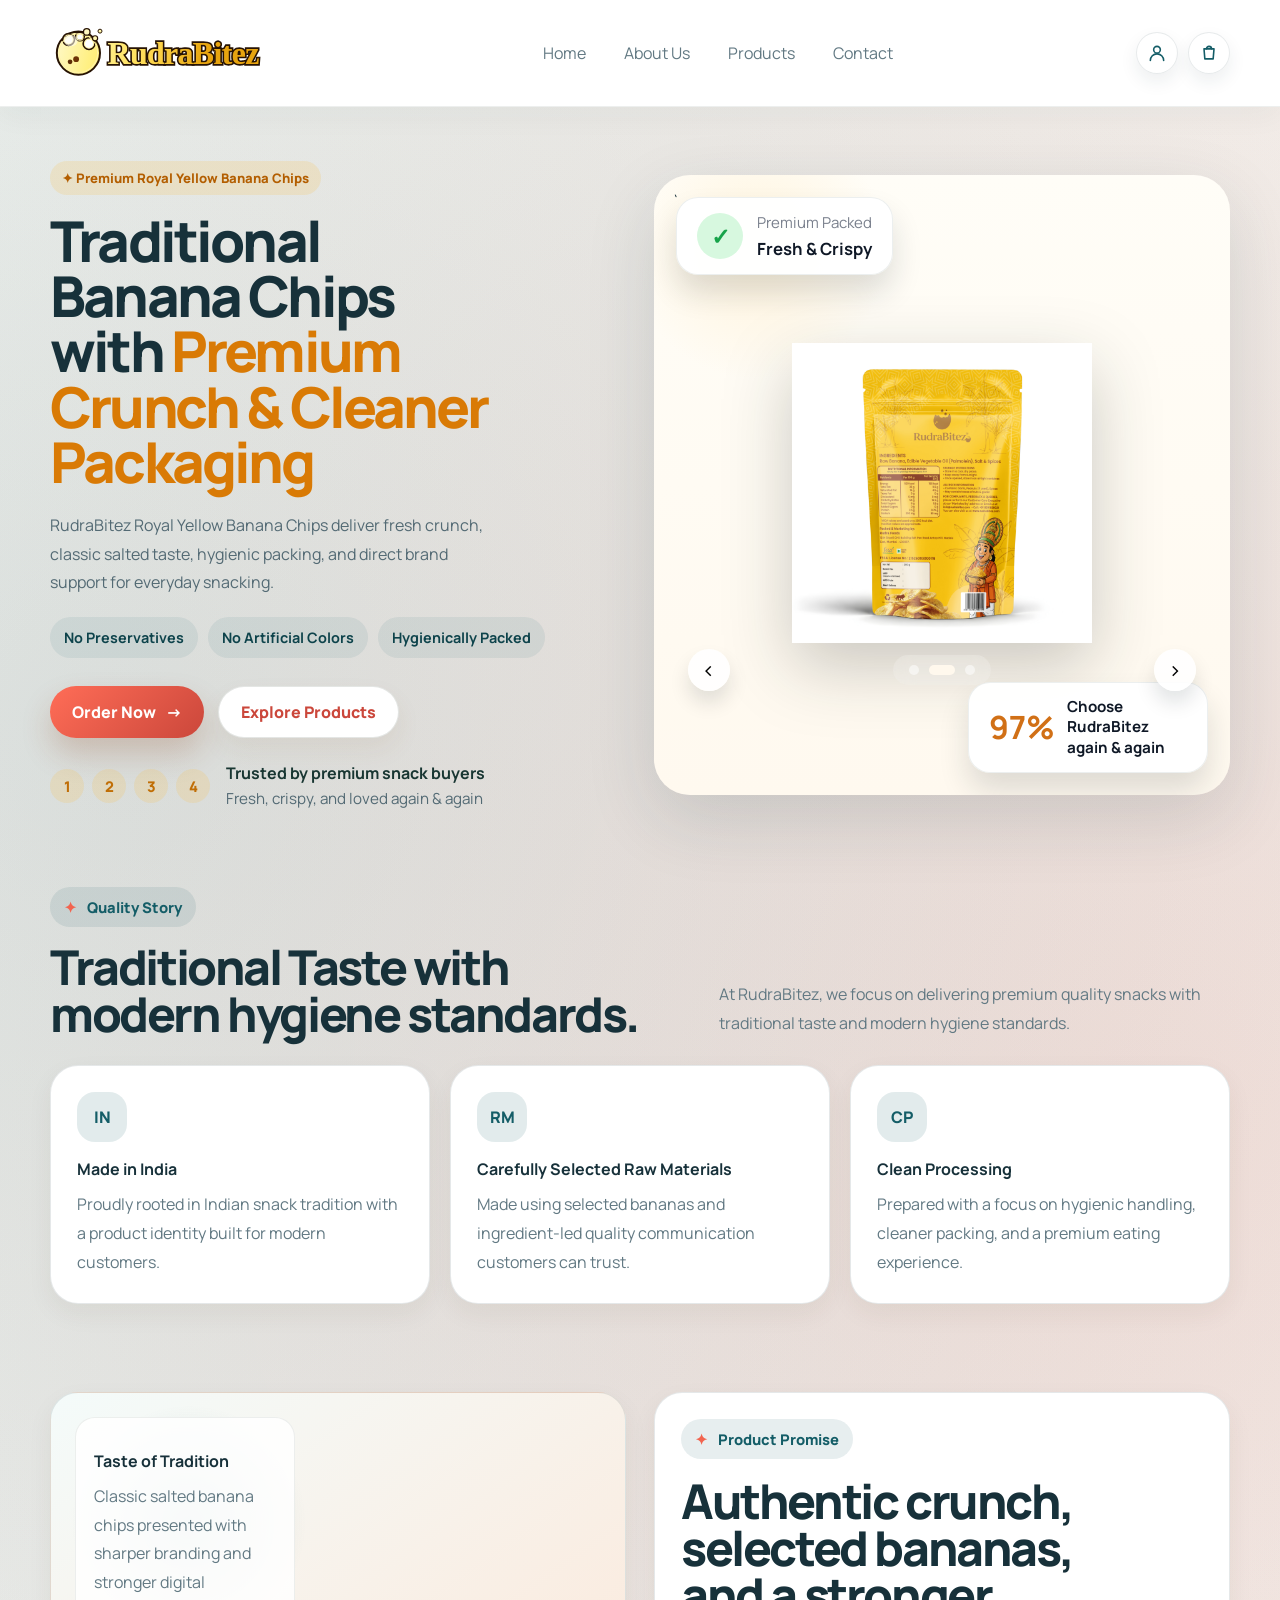
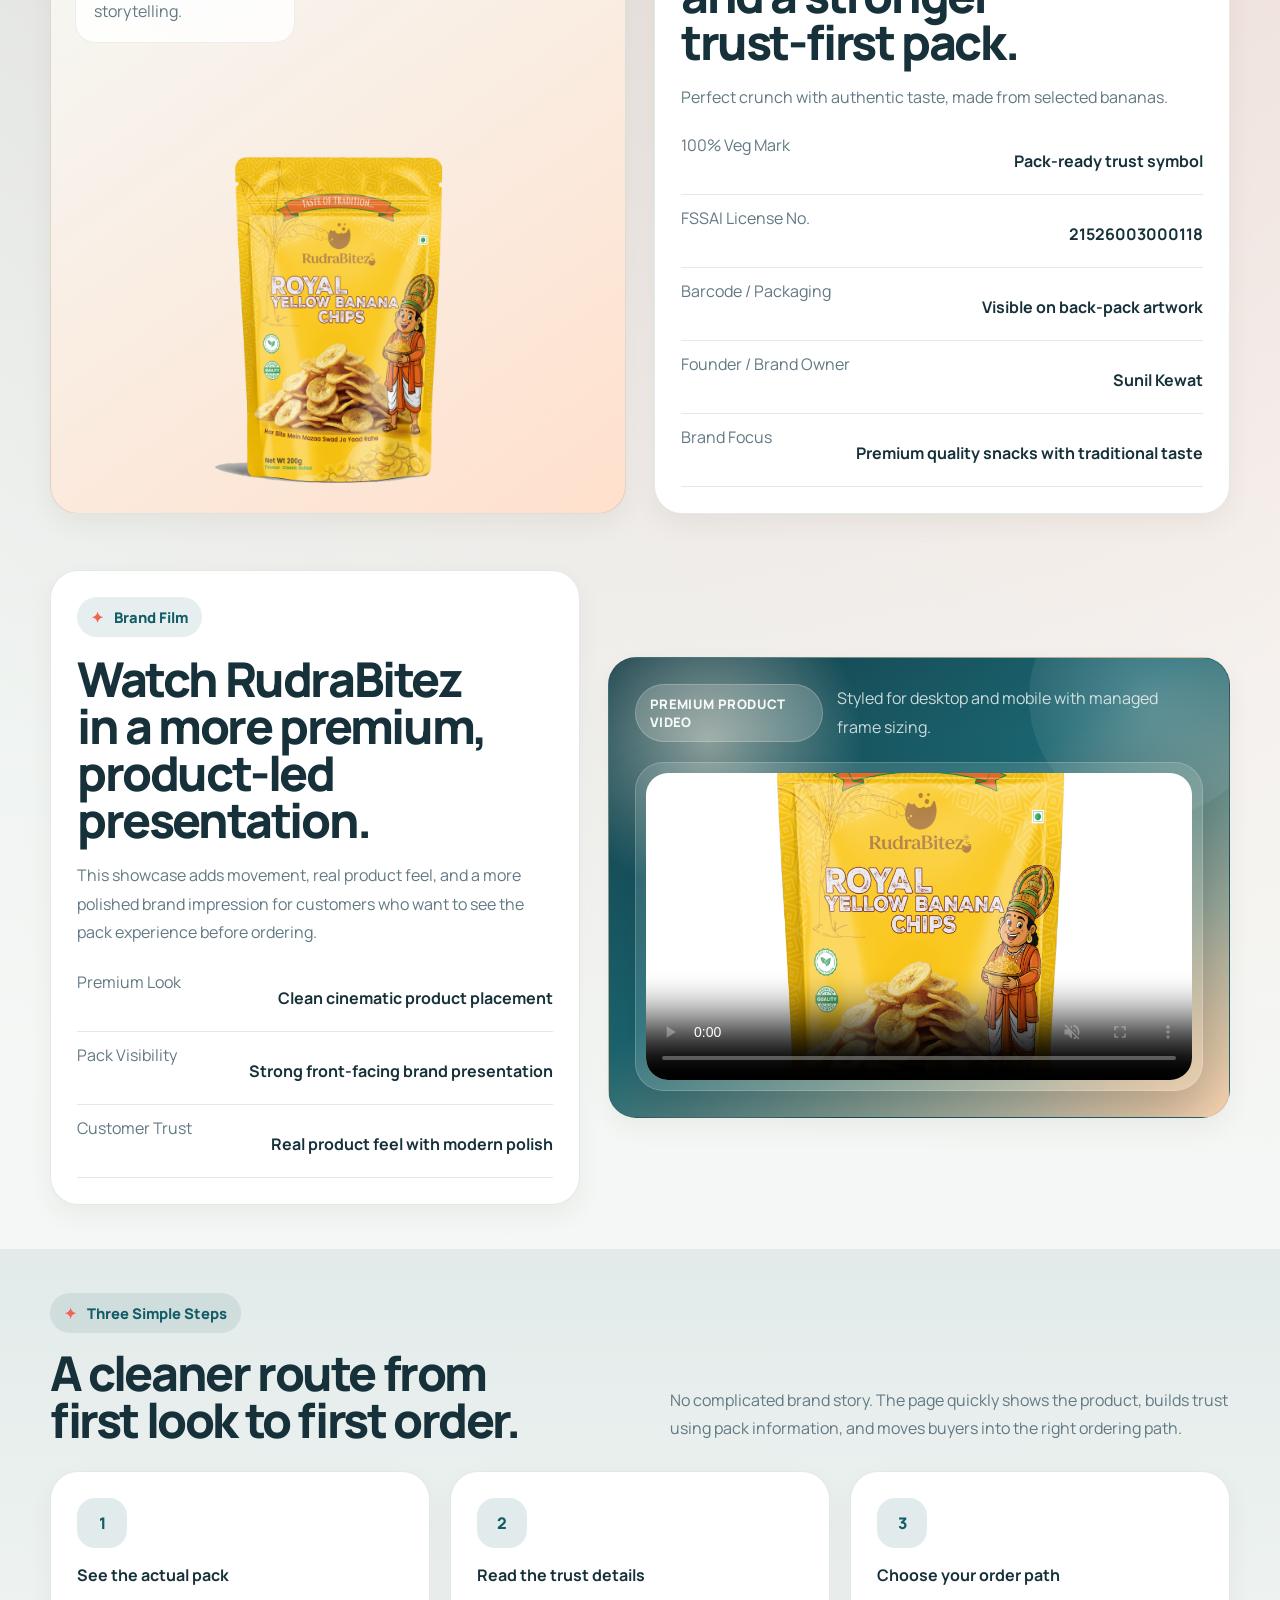
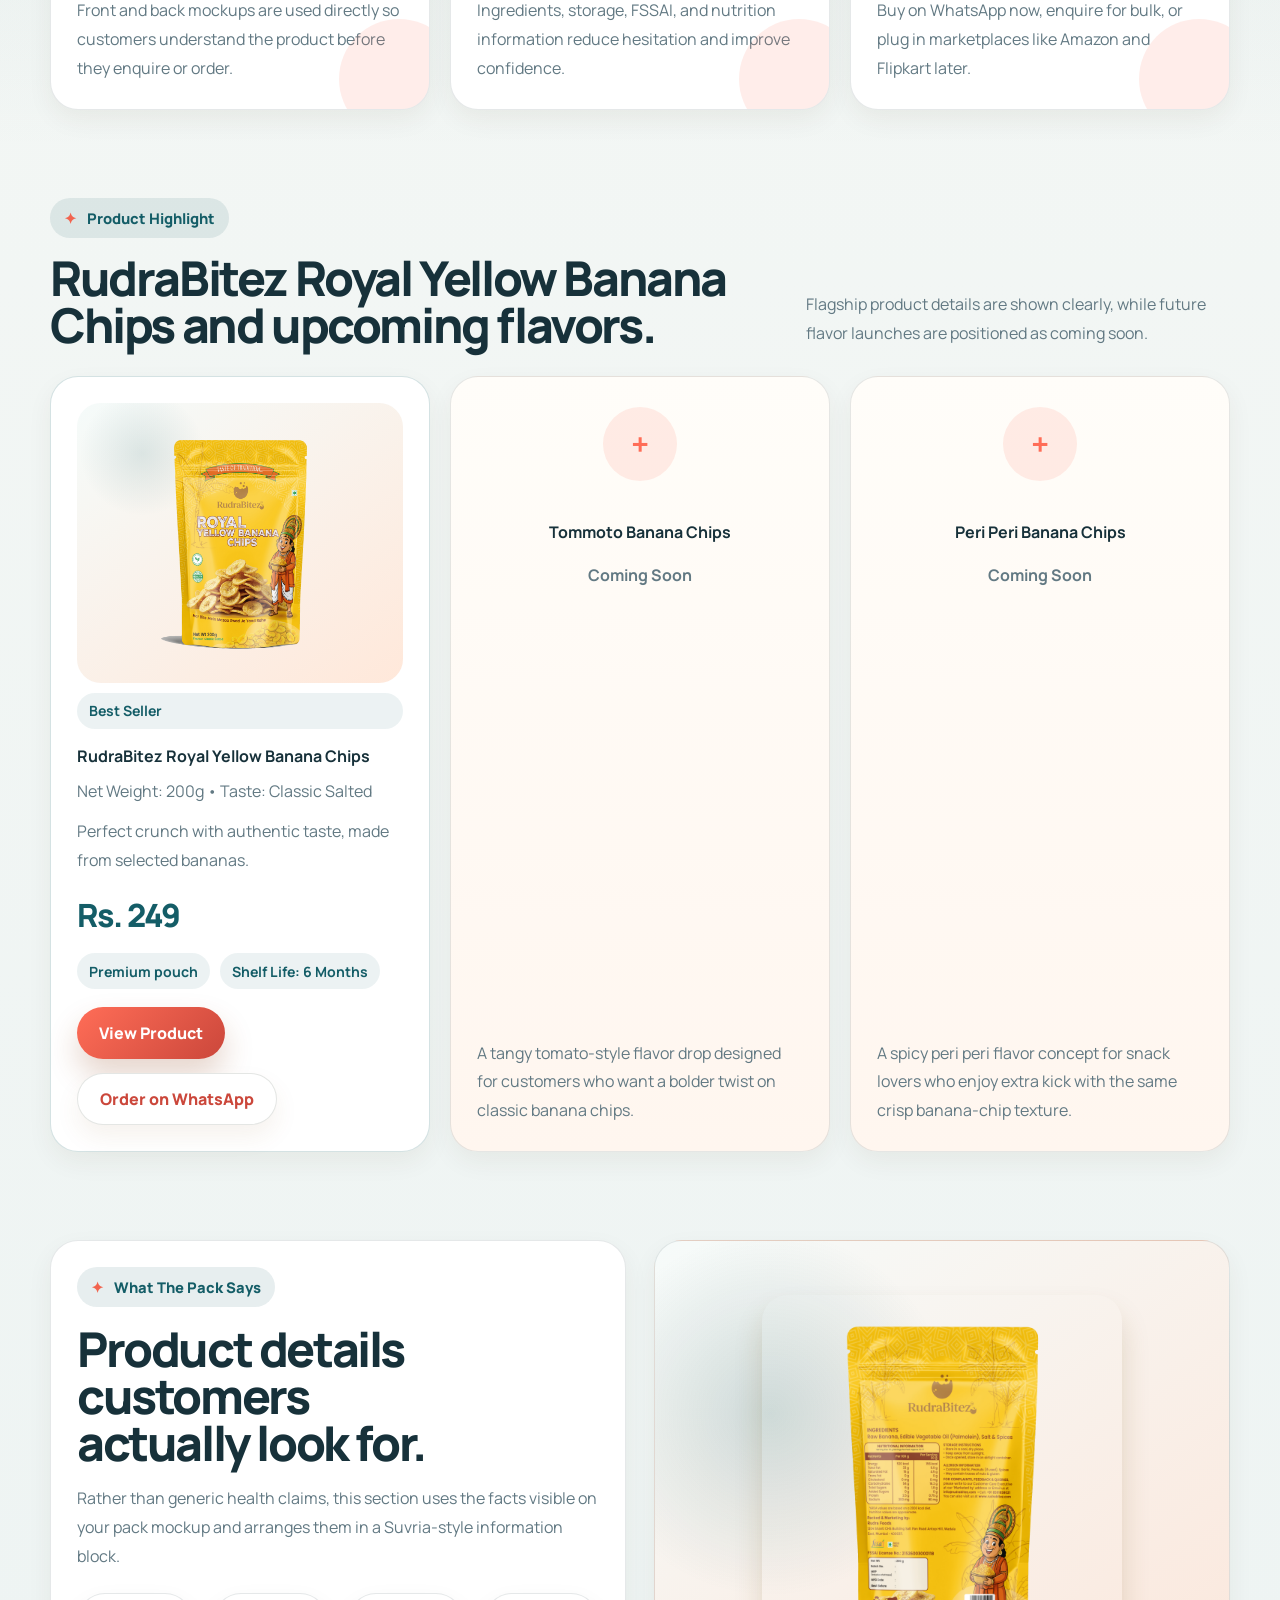
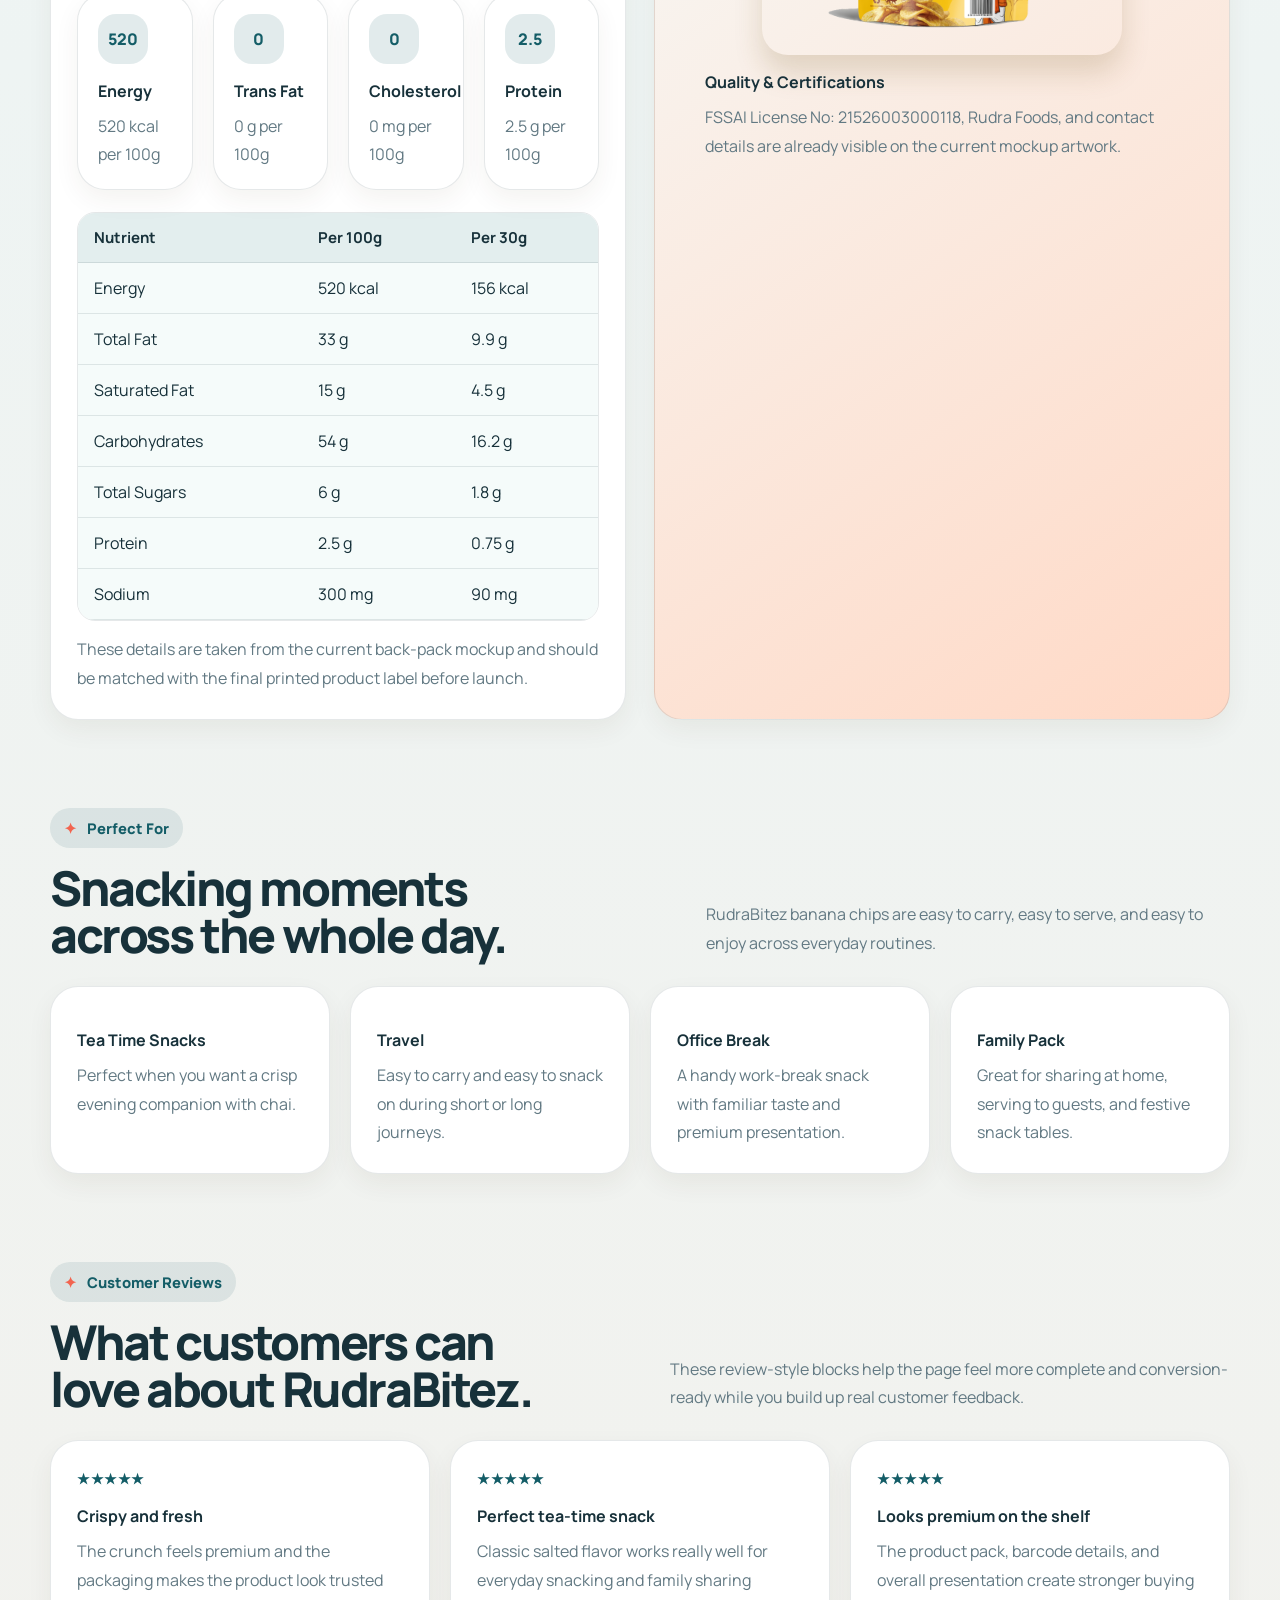
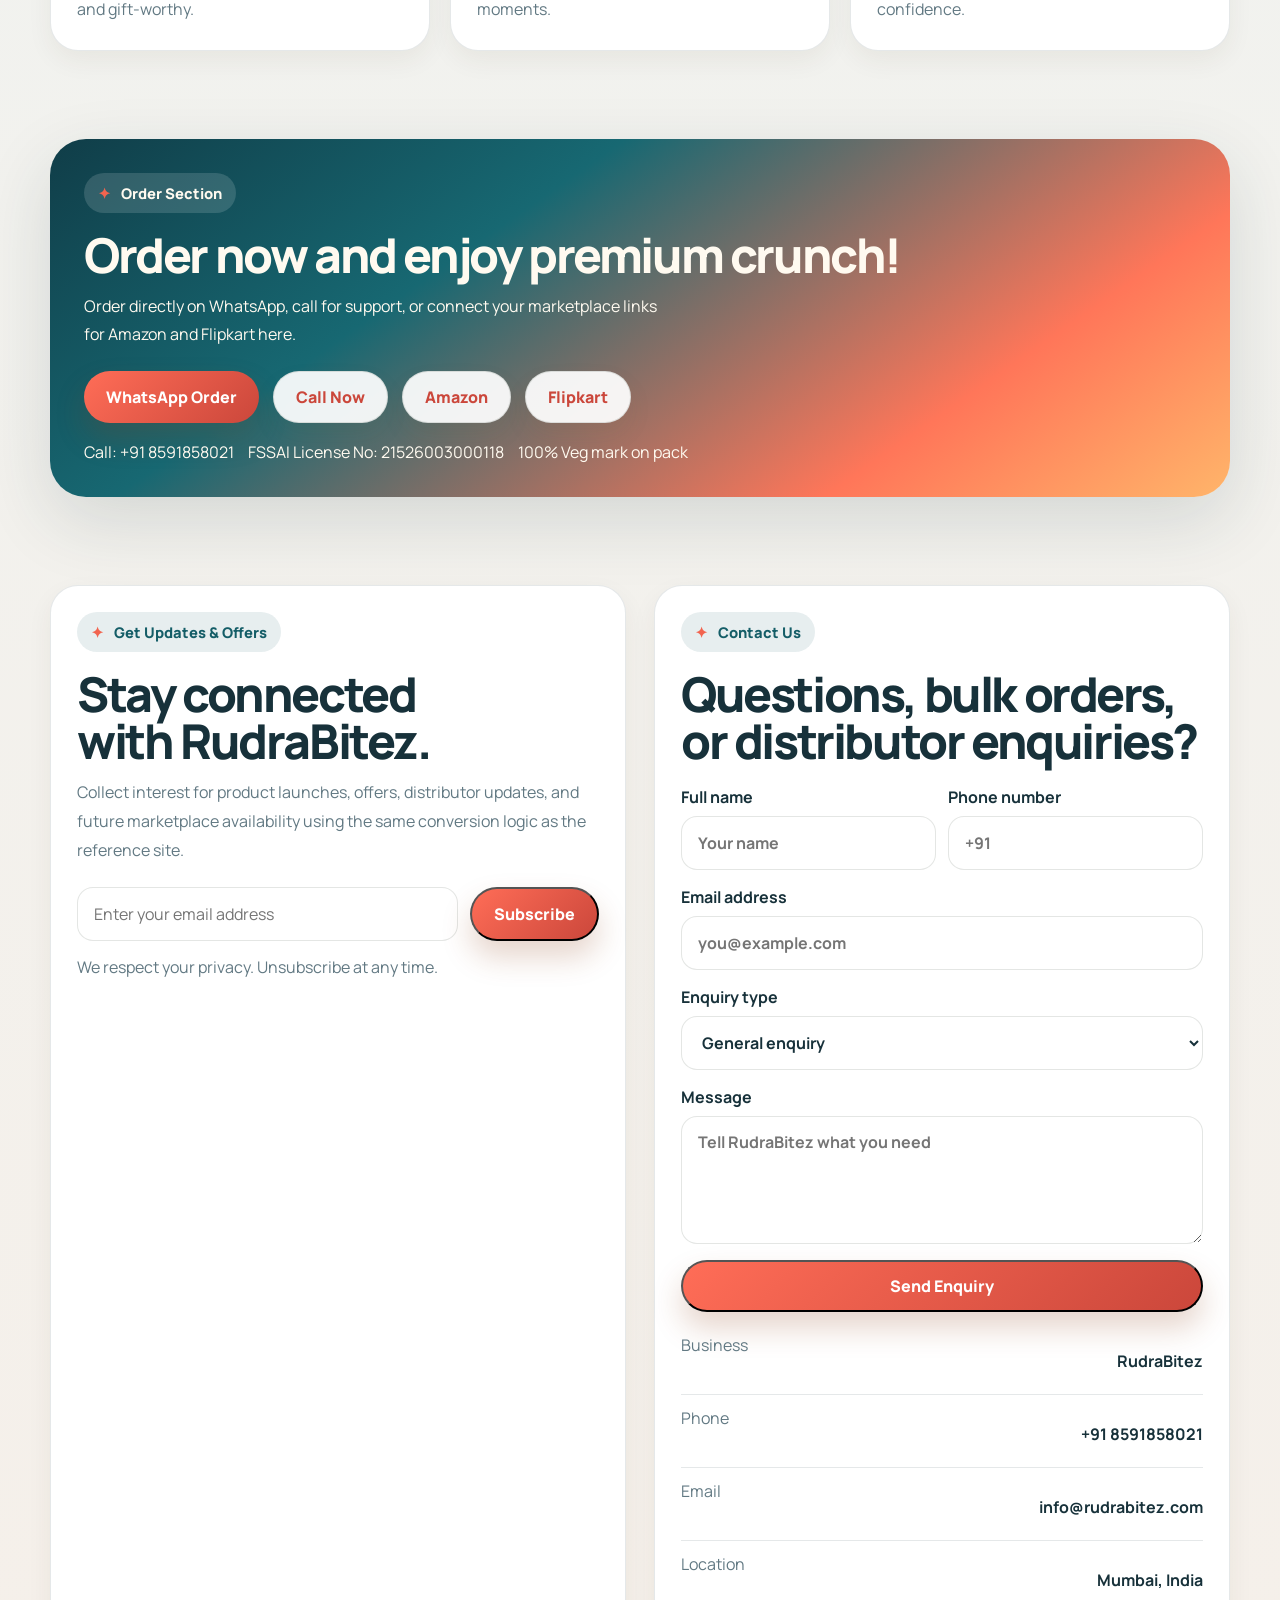
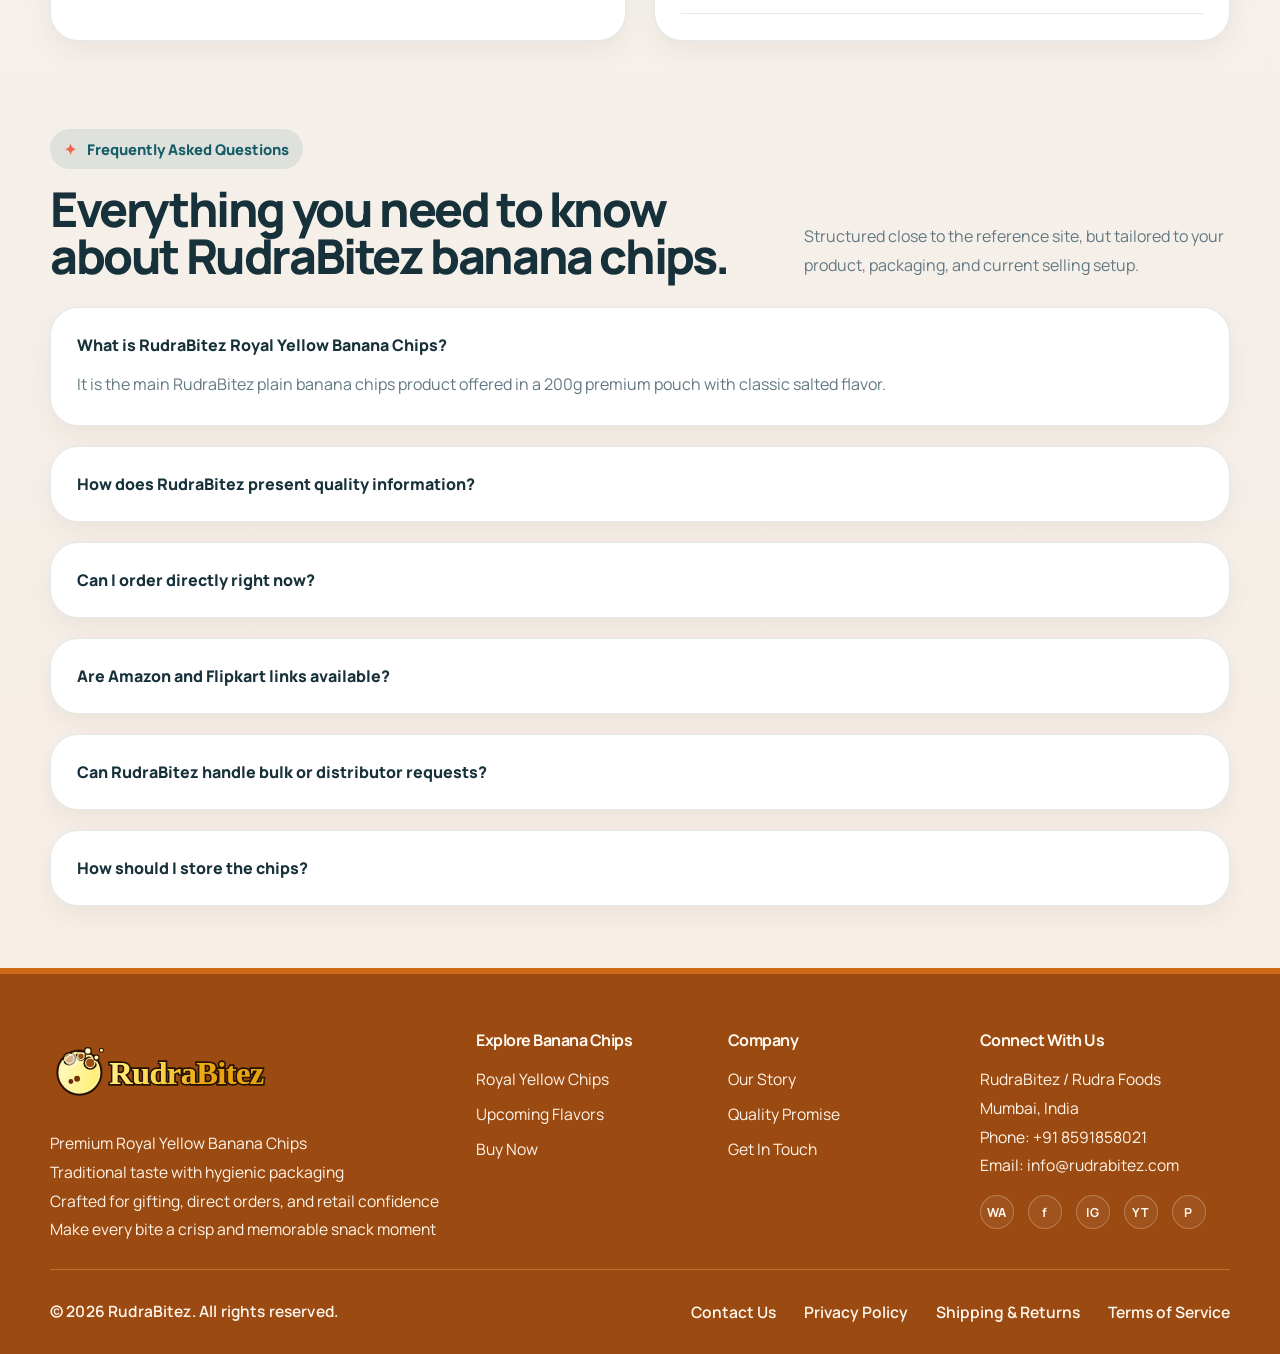
==== index.html @ 96d1c870 "third commit" ====
<!DOCTYPE html>
<html lang="en">
<head>
  <meta charset="UTF-8">
  <meta name="viewport" content="width=device-width, initial-scale=1.0">
  <title>RudraBitez | Royal Yellow Banana Chips</title>
  <meta name="description" content="RudraBitez Royal Yellow Banana Chips with premium pouch packaging, classic salted taste, and direct order support.">
  <link rel="stylesheet" href="styles.css">
  <link rel="stylesheet" href="mobile-fixes.css">
  <script src="site.js" defer></script>
  <style>
   
.hero-slide {
  position: absolute;
  inset: 0;
  opacity: 0;
  visibility: hidden;
  pointer-events: none;
  transition: opacity 0.45s ease, visibility 0.45s ease;
}

.hero-slide.is-active {
  opacity: 1;
  visibility: visible;
  pointer-events: auto;
}

.hero-slider-dot {
  width: 10px;
  height: 10px;
  padding: 0;
  border: 0;
  border-radius: 999px;
  background: rgba(255,255,255,0.52);
  cursor: pointer;
  transition: transform 0.2s ease, background 0.2s ease, width 0.2s ease;
}

.hero-slider-dot.is-active {
  width: 26px;
  background: #fff8ed;
}

@media (max-width: 768px) {
  .hero-visual {
    min-height: 520px !important;
    border-radius: 28px !important;
  }

  .hero-slider-track {
    min-height: 520px !important;
  }

  .hero-slide {
    position: absolute;
    inset: 0;
  }

  .hero-mobile-stage {
    position: relative !important;
    display: flex !important;
    align-items: center !important;
    justify-content: center !important;
    height: 300px !important;
    margin-top: 95px !important;
    padding: 0 18px !important;
  }

  .hero-mobile-stage .hero-left-pack,
  .hero-mobile-stage .hero-right-pack {
    width: 24% !important;
    max-width: 90px !important;
    max-height: 180px !important;
    opacity: 0.55 !important;
  }

  .hero-mobile-stage .hero-left-pack {
    left: 6% !important;
  }

  .hero-mobile-stage .hero-right-pack {
    right: 6% !important;
  }

  .hero-mobile-stage .hero-main-pack {
    width: 58% !important;
    max-width: 210px !important;
    max-height: 260px !important;
    transform: scale(1.02) !important;
  }

  .hero-top-badge {
    top: 14px !important;
    left: 14px !important;
    right: 14px !important;
    max-width: 240px !important;
    min-height: 58px !important;
    padding: 12px 14px !important;
    border-radius: 18px !important;
  }

  .hero-top-badge .hero-badge-icon {
    width: 38px !important;
    height: 38px !important;
    font-size: 1.1rem !important;
  }

  .hero-top-badge .hero-badge-small {
    font-size: 0.8rem !important;
  }

  .hero-top-badge .hero-badge-strong {
    font-size: 0.95rem !important;
  }

  .hero-bottom-badge {
    left: 50% !important;
    right: auto !important;
    bottom: 22px !important;
    transform: translateX(-50%) !important;
    width: calc(100% - 32px) !important;
    max-width: 300px !important;
    min-height: 64px !important;
    padding: 12px 16px !important;
    border-radius: 18px !important;
    justify-content: center !important;
    text-align: center !important;
  }

  .hero-bottom-badge strong {
    font-size: 1.6rem !important;
  }

  .hero-bottom-badge span {
    font-size: 0.82rem !important;
    line-height: 1.25 !important;
  }

  .hero-slider-controls {
    left: 12px !important;
    right: 12px !important;
    bottom: 92px !important;
    z-index: 6 !important;
  }

  .hero-slider-arrow {
    width: 40px !important;
    height: 40px !important;
    font-size: 1.2rem !important;
  }

  .hero-slider-dots {
    padding: 8px 12px !important;
    gap: 8px !important;
  }
}
@media (max-width: 768px) {
  .hero-slider-track {
    min-height: 420px !important;
  }
}

  </style>
</head>
<body>
  <div class="page-shell">
    <header class="site-header">
      <div class="container nav">
        <button class="nav-toggle" type="button" aria-label="Open menu" aria-controls="primary-nav" aria-expanded="false">
          <span></span>
          <span></span>
          <span></span>
        </button>
      <a class="brand" href="#top" aria-label="RudraBitez home">
  <!-- <img src="images/logo.png" alt="RudraBitez Logo" class="brand-logo"> -->
  <span class="brand-name">RudraBitez</span>
</a>
          <span class="brand-mark" aria-hidden="true">
            <svg viewBox="0 0 32 32" fill="none">
              <circle cx="10.5" cy="10.5" r="5.5" stroke="currentColor" stroke-width="2"></circle>
              <path d="M19 21c3.2-5.3 7.1-7.7 11-7-1.2 3.9-4.8 8.1-11 7Z" fill="currentColor"></path>
              <path d="M15.5 18.5c3-4.6 2.7-9.1-1-13.5-2 4.3-1.8 8.6 1 13.5Z" fill="currentColor" opacity=".75"></path>
            </svg>
          </span>
          <span class="brand-name">RudraBitez</span>
        </a> 
        <nav class="nav-links" id="primary-nav" aria-label="Primary navigation">
          <a href="#top">Home</a>
          <a href="#about">About Us</a>
          <a href="products.html">Products</a>
          <a href="#contact">Contact</a>
        </nav>
        <div class="nav-actions" aria-label="Quick actions">
          <a class="nav-icon" href="signin.html" aria-label="Sign in">
            <svg viewBox="0 0 24 24" fill="none" stroke="currentColor" stroke-width="1.9" stroke-linecap="round" stroke-linejoin="round">
              <path d="M20 21a8 8 0 0 0-16 0"></path>
              <circle cx="12" cy="8" r="4"></circle>
            </svg>
          </a>
          <a class="nav-icon nav-icon-cart" href="checkout.html" aria-label="Checkout">
            <svg viewBox="0 0 24 24" fill="none" stroke="currentColor" stroke-width="1.9" stroke-linecap="round" stroke-linejoin="round">
              <path d="M6 7h12l-1 12H7L6 7Z"></path>
              <path d="M9 7a3 3 0 0 1 6 0"></path>
            </svg>
          </a>
        </div>
      </div>
    </header>

    <main id="top">
    <section class="hero" style="padding:54px 0 34px;">
  <div class="container hero-grid" style="display:grid;grid-template-columns:repeat(2,minmax(0,1fr));gap:28px;align-items:center;">

    <div class="hero-copy">
      <span style="display:inline-flex;align-items:center;gap:10px;padding:8px 12px;border-radius:999px;background:rgba(247,187,64,0.18);color:#b35e00;font-size:0.82rem;font-weight:800;">
        ✦ Premium Royal Yellow Banana Chips
      </span>

      <h1 style="margin:18px 0 0;max-width:11.5ch;font-size:clamp(2.2rem,4.4vw,4rem);line-height:0.98;letter-spacing:-0.05em;color:#17313a;">
        Traditional Banana Chips with
        <span style="color:#d97a05;">Premium Crunch &amp; Cleaner Packaging</span>
      </h1>

      <p style="margin:22px 0 0;max-width:44ch;font-size:clamp(0.98rem,1.25vw,1.14rem);color:#536a74;line-height:1.8;">
        RudraBitez Royal Yellow Banana Chips deliver fresh crunch, classic salted taste, hygienic packing, and direct brand support for everyday snacking.
      </p>

      <div style="display:flex;flex-wrap:wrap;gap:10px;margin-top:20px;">
        <span style="padding:11px 14px;border-radius:999px;background:rgba(20,93,103,0.08);color:#0d434b;font-size:0.9rem;font-weight:700;">No Preservatives</span>
        <span style="padding:11px 14px;border-radius:999px;background:rgba(20,93,103,0.08);color:#0d434b;font-size:0.9rem;font-weight:700;">No Artificial Colors</span>
        <span style="padding:11px 14px;border-radius:999px;background:rgba(20,93,103,0.08);color:#0d434b;font-size:0.9rem;font-weight:700;">Hygienically Packed</span>
      </div>

      <div style="display:flex;flex-wrap:wrap;gap:14px;margin-top:28px;">
        <a
          href="https://wa.me/918591858021?text=Hi%20RudraBitez%2C%20I%20want%20to%20order%20Royal%20Yellow%20Banana%20Chips."
          target="_blank"
          rel="noopener noreferrer"
          style="display:inline-flex;align-items:center;justify-content:center;gap:10px;min-height:52px;padding:0 22px;border-radius:999px;font-weight:800;color:#fff;background:linear-gradient(135deg,#ff6d57,#cb473b);box-shadow:0 16px 30px rgba(141,66,25,0.22);text-decoration:none;"
        >
          Order Now <span aria-hidden="true">→</span>
        </a>

        <a href="products.html" style="display:inline-flex;align-items:center;justify-content:center;gap:10px;min-height:52px;padding:0 22px;border-radius:999px;background:#fff;border:1px solid rgba(32,50,38,0.12);color:#cb473b;font-weight:800;box-shadow:0 12px 24px rgba(140,92,37,0.08);text-decoration:none;">
          Explore Products
        </a>
      </div>

      <div style="display:flex;align-items:center;gap:16px;flex-wrap:wrap;margin-top:24px;">
        <div style="display:inline-flex;align-items:center;gap:8px;" aria-hidden="true">
          <span style="width:34px;height:34px;border-radius:999px;display:inline-flex;align-items:center;justify-content:center;background:rgba(247,187,64,0.18);color:#c06e06;font-size:0.92rem;font-weight:800;">1</span>
          <span style="width:34px;height:34px;border-radius:999px;display:inline-flex;align-items:center;justify-content:center;background:rgba(247,187,64,0.18);color:#c06e06;font-size:0.92rem;font-weight:800;">2</span>
          <span style="width:34px;height:34px;border-radius:999px;display:inline-flex;align-items:center;justify-content:center;background:rgba(247,187,64,0.18);color:#c06e06;font-size:0.92rem;font-weight:800;">3</span>
          <span style="width:34px;height:34px;border-radius:999px;display:inline-flex;align-items:center;justify-content:center;background:rgba(247,187,64,0.18);color:#c06e06;font-size:0.92rem;font-weight:800;">4</span>
        </div>

        <div style="display:grid;gap:4px;">
          <strong style="color:#183632;font-size:1rem;">Trusted by premium snack buyers</strong>
          <span style="color:#536a74;font-size:0.95rem;">Fresh, crispy, and loved again &amp; again</span>
        </div>
      </div>
    </div>

    <div class="hero-visual" style="position:relative;min-height:620px;border-radius:36px;overflow:hidden;background:
    radial-gradient(circle at 18% 12%, rgba(255,238,204,0.62), transparent 18%),
    linear-gradient(180deg,#fffdf7 0%, #fff9ef 100%);box-shadow:0 24px 70px rgba(30,55,62,0.14);">
     <div class="hero-slider-track" style="position:relative;min-height:620px;">

  <article class="hero-slide hero-slide-feature is-active" data-hero-slide>
    <div class="hero-slider" data-hero-slider style="position:relative;height:100%;">
  <div class="hero-slider-track" style="position:relative;min-height:620px;">

    <!-- Slide 1 -->
   `

    <!-- Slide 2 -->
    <article class="hero-slide" data-hero-slide>
      <div style="position:relative;display:flex;align-items:center;justify-content:center;height:520px;margin-top:40px;">
        <img
          src="assets/banana-mockup-page-1.png"
          alt="Front Pack"
          style="width:min(80%,320px);max-height:420px;object-fit:contain;filter:drop-shadow(0 24px 34px rgba(14,23,18,0.22));"
        >
      </div>
    </article>

    <!-- Slide 3 -->
    <article class="hero-slide" data-hero-slide>
      <div style="position:relative;display:flex;align-items:center;justify-content:center;height:520px;margin-top:40px;">
        <img
          src="assets/banana-mockup-page-2.png"
          alt="Back Pack"
          style="width:min(80%,300px);max-height:420px;object-fit:contain;filter:drop-shadow(0 24px 34px rgba(14,23,18,0.22));"
        >
      </div>
    </article>

  </div>

  <!-- Controls -->
  <div style="position:absolute;left:16px;right:16px;bottom:16px;z-index:5;display:flex;align-items:center;justify-content:space-between;gap:12px;">
    <button type="button" data-hero-prev aria-label="Previous slide" style="width:42px;height:42px;border:0;border-radius:999px;background:rgba(255,255,255,0.9);cursor:pointer;font-size:22px;box-shadow:0 12px 20px rgba(12,26,32,0.12);">
      &#8249;
    </button>

    <div class="hero-slider-dots" role="tablist" aria-label="Hero slides" style="display:inline-flex;align-items:center;justify-content:center;gap:10px;padding:10px 16px;border-radius:999px;background:rgba(255,255,255,0.18);backdrop-filter:blur(10px);">
      <button class="hero-slider-dot is-active" type="button" data-hero-dot aria-label="Show slide 1"></button>
      <button class="hero-slider-dot" type="button" data-hero-dot aria-label="Show slide 2"></button>
      <button class="hero-slider-dot" type="button" data-hero-dot aria-label="Show slide 3"></button>
    </div>

    <button type="button" data-hero-next aria-label="Next slide" style="width:42px;height:42px;border:0;border-radius:999px;background:rgba(255,255,255,0.9);cursor:pointer;font-size:22px;box-shadow:0 12px 20px rgba(12,26,32,0.12);">
      &#8250;
    </button>
  </div>
</div>

    <div style="position:absolute;top:22px;left:22px;z-index:3;display:flex;align-items:center;gap:14px;min-height:76px;padding:14px 20px;border-radius:22px;background:rgba(255,255,255,0.96);border:1px solid rgba(23,49,58,0.08);box-shadow:0 18px 30px rgba(19,34,42,0.14);">
      <span style="width:46px;height:46px;border-radius:999px;display:inline-flex;align-items:center;justify-content:center;background:#d7f8df;color:#17a34a;font-size:1.45rem;font-weight:800;flex:0 0 auto;">✓</span>
      <div style="display:grid;gap:4px;">
        <span style="color:#7a808d;font-size:0.94rem;">Premium Packed</span>
        <strong style="color:#0f1826;font-size:1.05rem;">Fresh &amp; Crispy</strong>
      </div>
    </div>

    <div style="position:absolute;right:22px;bottom:22px;z-index:3;display:flex;align-items:center;gap:12px;max-width:240px;min-height:76px;padding:14px 20px;border-radius:22px;background:rgba(255,255,255,0.96);border:1px solid rgba(23,49,58,0.08);box-shadow:0 18px 30px rgba(19,34,42,0.14);">
      <strong style="color:#d17016;font-size:2rem;line-height:0.95;">97%</strong>
      <span style="color:#0f1826;font-size:0.95rem;font-weight:700;line-height:1.35;">Choose RudraBitez again &amp; again</span>
    </div>
  </article>

  <article class="hero-slide hero-slide-photo" data-hero-slide>
    <div style="display:flex;align-items:center;justify-content:center;padding:34px 30px 92px;">
      <div style="position:relative;width:min(84%,500px);display:flex;align-items:center;justify-content:center;">
        <img src="assets/banana-mockup-page-1.png" alt="RudraBitez Royal Yellow Banana Chips front pack" style="width:100%;max-height:470px;object-fit:contain;display:block;filter:drop-shadow(0 24px 34px rgba(14,23,18,0.22));">
      </div>
      <div style="position:absolute;left:28px;right:28px;bottom:26px;display:flex;flex-direction:column;gap:8px;padding:18px 20px;border-radius:22px;background:rgba(255,248,239,0.92);border:1px solid rgba(255,255,255,0.28);box-shadow:0 16px 28px rgba(14,23,18,0.12);backdrop-filter:blur(10px);">
        <strong style="color:#17474b;">Signature Front Pack</strong>
        <p style="margin:0;color:#5f6d72;line-height:1.8;">Balanced product framing with controlled scale for a cleaner premium presentation.</p>
      </div>
    </div>
  </article>

  <article class="hero-slide hero-slide-photo hero-slide-photo-back" data-hero-slide>
    <div style="display:flex;align-items:center;justify-content:center;padding:34px 30px 92px;">
      <div style="position:relative;width:min(72%,430px);display:flex;align-items:center;justify-content:center;">
        <img src="assets/banana-mockup-page-2.png" alt="RudraBitez Royal Yellow Banana Chips nutrition back pack" style="width:100%;max-height:470px;object-fit:contain;display:block;filter:drop-shadow(0 24px 34px rgba(14,23,18,0.22));">
      </div>
      <div style="position:absolute;left:28px;right:28px;bottom:26px;display:flex;flex-direction:column;gap:8px;padding:18px 20px;border-radius:22px;background:rgba(239,247,246,0.9);border:1px solid rgba(255,255,255,0.28);box-shadow:0 16px 28px rgba(14,23,18,0.12);backdrop-filter:blur(10px);">
        <strong style="color:#17474b;">Back Pack Details</strong>
        <p style="margin:0;color:#5f6d72;line-height:1.8;">Ingredients, nutrition, and product information displayed in a clean spotlight view.</p>
      </div>
    </div>
  </article>

</div>
    </div>
  </div>

</section>

      <section class="section" id="about">
        <div class="container">
          <div class="section-head">
            <div>
              <span class="eyebrow">Quality Story</span>
              <h2 style="margin-top:16px;">Traditional Taste with modern hygiene standards.</h2>
            </div>
            <p>At RudraBitez, we focus on delivering premium quality snacks with traditional taste and modern hygiene standards.</p>
          </div>
          <div class="cards-3">
            <article class="content-card">
              <div class="icon-box">IN</div>
              <strong>Made in India</strong>
              <p>Proudly rooted in Indian snack tradition with a product identity built for modern customers.</p>
            </article>
            <article class="content-card">
              <div class="icon-box">RM</div>
              <strong>Carefully Selected Raw Materials</strong>
              <p>Made using selected bananas and ingredient-led quality communication customers can trust.</p>
            </article>
            <article class="content-card">
              <div class="icon-box">CP</div>
              <strong>Clean Processing</strong>
              <p>Prepared with a focus on hygienic handling, cleaner packing, and a premium eating experience.</p>
            </article>
          </div>
        </div>
      </section>

      <section class="section">
        <div class="container split-grid">
          <article class="panel difference-media">
            <div class="difference-tag">
              <strong>Taste of Tradition</strong>
              <p>Classic salted banana chips presented with sharper branding and stronger digital storytelling.</p>
            </div>
            <img src="assets/banana-mockup-page-1-transparent.png" alt="RudraBitez banana chips pack showcase">
          </article>
          <article class="panel">
            <span class="eyebrow">Product Promise</span>
            <h2 style="margin-top:18px;">Authentic crunch, selected bananas, and a stronger trust-first pack.</h2>
            <p style="margin-top:18px;">Perfect crunch with authentic taste, made from selected bananas.</p>
            <ul class="detail-list">
              <li><span>100% Veg Mark</span><strong>Pack-ready trust symbol</strong></li>
              <li><span>FSSAI License No.</span><strong>21526003000118</strong></li>
              <li><span>Barcode / Packaging</span><strong>Visible on back-pack artwork</strong></li>
              <li><span>Founder / Brand Owner</span><strong>Sunil Kewat</strong></li>
              <li><span>Brand Focus</span><strong>Premium quality snacks with traditional taste</strong></li>
            </ul>
          </article>
        </div>
      </section>

      <section class="section video-feature" id="brand-film">
        <div class="container video-feature-grid">
          <article class="panel video-copy-panel">
            <span class="eyebrow">Brand Film</span>
            <h2 style="margin-top:18px;">Watch RudraBitez in a more premium, product-led presentation.</h2>
            <p style="margin-top:18px;">This showcase adds movement, real product feel, and a more polished brand impression for customers who want to see the pack experience before ordering.</p>
            <ul class="detail-list" style="margin-top:24px;">
              <li><span>Premium Look</span><strong>Clean cinematic product placement</strong></li>
              <li><span>Pack Visibility</span><strong>Strong front-facing brand presentation</strong></li>
              <li><span>Customer Trust</span><strong>Real product feel with modern polish</strong></li>
            </ul>
          </article>

          <article class="panel video-stage">
            <div class="video-stage-head">
              <span class="video-badge">Premium Product Video</span>
              <p>Styled for desktop and mobile with managed frame sizing.</p>
            </div>
            <div class="video-shell">
              <video class="brand-film-video" controls autoplay muted loop playsinline preload="metadata" poster="assets/banana-mockup-page-1.png">
                <source src="assets/rudrabitez-brand-film.mp4" type="video/mp4">
                Your browser does not support the video tag.
              </video>
            </div>
          </article>
        </div>
      </section>

      <section class="section steps-band">
        <div class="container">
          <div class="section-head">
            <div>
              <span class="eyebrow">Three Simple Steps</span>
              <h2 style="margin-top:16px;">A cleaner route from first look to first order.</h2>
            </div>
            <p>No complicated brand story. The page quickly shows the product, builds trust using pack information, and moves buyers into the right ordering path.</p>
          </div>
          <div class="cards-3">
            <article class="step-card">
              <div class="step-number">1</div>
              <strong>See the actual pack</strong>
              <p>Front and back mockups are used directly so customers understand the product before they enquire or order.</p>
            </article>
            <article class="step-card">
              <div class="step-number">2</div>
              <strong>Read the trust details</strong>
              <p>Ingredients, storage, FSSAI, and nutrition information reduce hesitation and improve confidence.</p>
            </article>
            <article class="step-card">
              <div class="step-number">3</div>
              <strong>Choose your order path</strong>
              <p>Buy on WhatsApp now, enquire for bulk, or plug in marketplaces like Amazon and Flipkart later.</p>
            </article>
          </div>
        </div>
      </section>

      <section class="section" id="products">
        <div class="container">
          <div class="section-head">
            <div>
              <span class="eyebrow">Product Highlight</span>
              <h2 style="margin-top:16px;">RudraBitez Royal Yellow Banana Chips and upcoming flavors.</h2>
            </div>
            <p>Flagship product details are shown clearly, while future flavor launches are positioned as coming soon.</p>
          </div>
          <div class="products-grid">
            <article class="product-card" data-card-link="product.html" tabindex="0" role="link" aria-label="Open RudraBitez Royal Yellow Banana Chips details">
              <div class="product-thumb">
                <img src="assets/banana-mockup-page-1-transparent.png" alt="RudraBitez Royal Yellow Banana Chips pouch">
              </div>
              <span class="pill">Best Seller</span>
              <strong>RudraBitez Royal Yellow Banana Chips</strong>
              <p>Net Weight: 200g • Taste: Classic Salted</p>
              <p style="margin-top:12px;">Perfect crunch with authentic taste, made from selected bananas.</p>
              <div class="price-line">
                <span class="price-now">Rs. 249</span>
              </div>
              <div class="pill-row">
                <span class="pill">Premium pouch</span>
                <span class="pill">Shelf Life: 6 Months</span>
              </div>
              <div class="hero-actions" style="margin-top:18px;">
                <a class="button" href="product.html">View Product</a>
                <a class="button-outline" href="https://wa.me/918591858021?text=Hi%20RudraBitez%2C%20I%20want%20to%20order%20Royal%20Yellow%20Banana%20Chips." target="_blank" rel="noreferrer">Order on WhatsApp</a>
              </div>
            </article>
            <article class="product-card coming-card">
              <div class="coming-icon">+</div>
              <strong style="text-align:center;">Tommoto Banana Chips</strong>
              <p class="coming-state" style="text-align:center;">Coming Soon</p>
              <p class="coming-copy">A tangy tomato-style flavor drop designed for customers who want a bolder twist on classic banana chips.</p>
            </article>
            <article class="product-card coming-card">
              <div class="coming-icon">+</div>
              <strong style="text-align:center;">Peri Peri Banana Chips</strong>
              <p class="coming-state" style="text-align:center;">Coming Soon</p>
              <p class="coming-copy">A spicy peri peri flavor concept for snack lovers who enjoy extra kick with the same crisp banana-chip texture.</p>
            </article>
          </div>
        </div>
      </section>

      <section class="section">
        <div class="container nutrition-grid">
          <article class="panel">
            <span class="eyebrow">What The Pack Says</span>
            <h2 style="margin-top:18px;">Product details customers actually look for.</h2>
            <p style="margin-top:18px;">Rather than generic health claims, this section uses the facts visible on your pack mockup and arranges them in a Suvria-style information block.</p>
            <div class="cards-4" style="margin-top:22px;">
              <article class="content-card" style="padding:20px;">
                <div class="icon-box">520</div>
                <strong>Energy</strong>
                <p>520 kcal per 100g</p>
              </article>
              <article class="content-card" style="padding:20px;">
                <div class="icon-box">0</div>
                <strong>Trans Fat</strong>
                <p>0 g per 100g</p>
              </article>
              <article class="content-card" style="padding:20px;">
                <div class="icon-box">0</div>
                <strong>Cholesterol</strong>
                <p>0 mg per 100g</p>
              </article>
              <article class="content-card" style="padding:20px;">
                <div class="icon-box">2.5</div>
                <strong>Protein</strong>
                <p>2.5 g per 100g</p>
              </article>
            </div>
            <div class="table-wrap">
              <table>
                <thead>
                  <tr>
                    <th>Nutrient</th>
                    <th>Per 100g</th>
                    <th>Per 30g</th>
                  </tr>
                </thead>
                <tbody>
                  <tr><td>Energy</td><td>520 kcal</td><td>156 kcal</td></tr>
                  <tr><td>Total Fat</td><td>33 g</td><td>9.9 g</td></tr>
                  <tr><td>Saturated Fat</td><td>15 g</td><td>4.5 g</td></tr>
                  <tr><td>Carbohydrates</td><td>54 g</td><td>16.2 g</td></tr>
                  <tr><td>Total Sugars</td><td>6 g</td><td>1.8 g</td></tr>
                  <tr><td>Protein</td><td>2.5 g</td><td>0.75 g</td></tr>
                  <tr><td>Sodium</td><td>300 mg</td><td>90 mg</td></tr>
                </tbody>
              </table>
            </div>
            <p style="margin-top:14px;">These details are taken from the current back-pack mockup and should be matched with the final printed product label before launch.</p>
          </article>
          <article class="panel nutrition-visual">
            <img src="assets/banana-mockup-page-2-transparent.png" alt="RudraBitez banana chips back pack nutrition information">
            <div class="visual-caption">
              <strong>Quality & Certifications</strong>
              <p>FSSAI License No: 21526003000118, Rudra Foods, and contact details are already visible on the current mockup artwork.</p>
            </div>
          </article>
        </div>
      </section>

      <section class="section">
        <div class="container">
          <div class="section-head">
            <div>
              <span class="eyebrow">Perfect For</span>
              <h2 style="margin-top:16px;">Snacking moments across the whole day.</h2>
            </div>
            <p>RudraBitez banana chips are easy to carry, easy to serve, and easy to enjoy across everyday routines.</p>
          </div>
          <div class="cards-4">
            <article class="content-card">
              <strong>Tea Time Snacks</strong>
              <p>Perfect when you want a crisp evening companion with chai.</p>
            </article>
            <article class="content-card">
              <strong>Travel</strong>
              <p>Easy to carry and easy to snack on during short or long journeys.</p>
            </article>
            <article class="content-card">
              <strong>Office Break</strong>
              <p>A handy work-break snack with familiar taste and premium presentation.</p>
            </article>
            <article class="content-card">
              <strong>Family Pack</strong>
              <p>Great for sharing at home, serving to guests, and festive snack tables.</p>
            </article>
          </div>
        </div>
      </section>

      <section class="section">
        <div class="container">
          <div class="section-head">
            <div>
              <span class="eyebrow">Customer Reviews</span>
              <h2 style="margin-top:16px;">What customers can love about RudraBitez.</h2>
            </div>
            <p>These review-style blocks help the page feel more complete and conversion-ready while you build up real customer feedback.</p>
          </div>
          <div class="ideas-grid">
            <article class="idea-card">
              <span class="small-tag">★★★★★</span>
              <strong>Crispy and fresh</strong>
              <p>The crunch feels premium and the packaging makes the product look trusted and gift-worthy.</p>
            </article>
            <article class="idea-card">
              <span class="small-tag">★★★★★</span>
              <strong>Perfect tea-time snack</strong>
              <p>Classic salted flavor works really well for everyday snacking and family sharing moments.</p>
            </article>
            <article class="idea-card">
              <span class="small-tag">★★★★★</span>
              <strong>Looks premium on the shelf</strong>
              <p>The product pack, barcode details, and overall presentation create stronger buying confidence.</p>
            </article>
          </div>
        </div>
      </section>

      <section class="section" id="order">
        <div class="container">
          <div class="cta-band">
            <span class="eyebrow" style="background:rgba(255,255,255,0.14);color:#fffaf0;">Order Section</span>
            <h2 style="margin-top:18px;">Order now and enjoy premium crunch!</h2>
            <p style="margin-top:14px;max-width:58ch;">Order directly on WhatsApp, call for support, or connect your marketplace links for Amazon and Flipkart here.</p>
            <div class="hero-actions" style="margin-top:22px;">
              <a class="button" href="https://wa.me/918591858021?text=Hi%20RudraBitez%2C%20I%20want%20to%20order%20Royal%20Yellow%20Banana%20Chips." target="_blank" rel="noreferrer">WhatsApp Order</a>
              <a class="button-outline" href="tel:+918591858021">Call Now</a>
              <a class="button-outline" href="#">Amazon</a>
              <a class="button-outline" href="#">Flipkart</a>
            </div>
            <div class="order-points" style="margin-top:18px;">
              <span>Call: +91 8591858021</span>
              <span>FSSAI License No: 21526003000118</span>
              <span>100% Veg mark on pack</span>
            </div>
          </div>
        </div>
      </section>

      <section class="section" id="contact">
        <div class="container contact-grid">
          <article class="panel newsletter-panel">
            <span class="eyebrow">Get Updates & Offers</span>
            <h2 style="margin-top:18px;">Stay connected with RudraBitez.</h2>
            <p style="margin-top:14px;">Collect interest for product launches, offers, distributor updates, and future marketplace availability using the same conversion logic as the reference site.</p>
            <form class="newsletter-form">
              <div class="newsletter-inline">
                <input type="email" name="subscriber_email" placeholder="Enter your email address">
                <button class="button" type="submit">Subscribe</button>
              </div>
            </form>
            <p style="margin-top:12px;">We respect your privacy. Unsubscribe at any time.</p>
          </article>
          <article class="panel contact-panel">
            <span class="eyebrow">Contact Us</span>
            <h2 style="margin-top:18px;">Questions, bulk orders, or distributor enquiries?</h2>
            <form class="form-grid">
              <div class="form-row">
                <label class="field">
                  Full name
                  <input type="text" name="name" placeholder="Your name">
                </label>
                <label class="field">
                  Phone number
                  <input type="tel" name="phone" placeholder="+91">
                </label>
              </div>
              <label class="field">
                Email address
                <input type="email" name="email" placeholder="you@example.com">
              </label>
              <label class="field">
                Enquiry type
                <select name="type">
                  <option>General enquiry</option>
                  <option>Direct order</option>
                  <option>Bulk order</option>
                  <option>Distributor request</option>
                </select>
              </label>
              <label class="field">
                Message
                <textarea name="message" placeholder="Tell RudraBitez what you need"></textarea>
              </label>
              <button class="button" type="submit">Send Enquiry</button>
            </form>
            <ul class="contact-list">
              <li><span>Business</span><strong>RudraBitez</strong></li>
              <li><span>Phone</span><strong><a href="tel:+918591858021">+91 8591858021</a></strong></li>
              <li><span>Email</span><strong><a href="mailto:info@rudrabitez.com">info@rudrabitez.com</a></strong></li>
              <li><span>Location</span><strong>Mumbai, India</strong></li>
            </ul>
          </article>
        </div>
      </section>

      <section class="section">
        <div class="container">
          <div class="section-head">
            <div>
              <span class="eyebrow">Frequently Asked Questions</span>
              <h2 style="margin-top:16px;">Everything you need to know about RudraBitez banana chips.</h2>
            </div>
            <p>Structured close to the reference site, but tailored to your product, packaging, and current selling setup.</p>
          </div>
          <div class="faq-grid">
            <details class="faq-item" open>
              <summary>What is RudraBitez Royal Yellow Banana Chips?</summary>
              <p>It is the main RudraBitez plain banana chips product offered in a 200g premium pouch with classic salted flavor.</p>
            </details>
            <details class="faq-item">
              <summary>How does RudraBitez present quality information?</summary>
              <p>The site highlights ingredients, storage instructions, FSSAI information, and nutrition details from the current pack mockup.</p>
            </details>
            <details class="faq-item">
              <summary>Can I order directly right now?</summary>
              <p>Yes. WhatsApp ordering is already connected for direct enquiries and order conversations.</p>
            </details>
            <details class="faq-item">
              <summary>Are Amazon and Flipkart links available?</summary>
              <p>The page is ready for them. You can plug those listing links in as soon as your marketplace pages go live, while WhatsApp ordering stays active right now.</p>
            </details>
            <details class="faq-item">
              <summary>Can RudraBitez handle bulk or distributor requests?</summary>
              <p>Yes. Use the enquiry form or WhatsApp to start discussions for retail, gifting, or distributor supply.</p>
            </details>
            <details class="faq-item">
              <summary>How should I store the chips?</summary>
              <p>Store them in a cool, dry place and keep the pouch sealed after opening to help preserve freshness and crunch.</p>
            </details>
          </div>
        </div>
      </section>
    </main>

    <footer class="footer footer-compact">
      <div class="container footer-compact-wrap">
        <div class="footer-rich-top">
          <div class="footer-brand-block">
            <a class="footer-brandmark" href="#top">RudraBitez<sup>TM</sup></a>
            <div class="footer-brand-copy">
              <p>Premium Royal Yellow Banana Chips</p>
              <p>Traditional taste with hygienic packaging</p>
              <p>Crafted for gifting, direct orders, and retail confidence</p>
              <p>Make every bite a crisp and memorable snack moment</p>
            </div>
          </div>
          <div>
            <h3 class="footer-col-title">Explore Banana Chips</h3>
            <nav class="footer-rich-list" aria-label="Explore banana chips">
              <a href="product.html">Royal Yellow Chips</a>
              <a href="#products">Upcoming Flavors</a>
              <a href="checkout.html">Buy Now</a>
            </nav>
          </div>
          <div>
            <h3 class="footer-col-title">Company</h3>
            <nav class="footer-rich-list" aria-label="Company links">
              <a href="#about">Our Story</a>
              <a href="product.html">Quality Promise</a>
              <a href="#contact">Get In Touch</a>
            </nav>
          </div>
          <div>
            <h3 class="footer-col-title">Connect With Us</h3>
            <div class="footer-contact-block">
              <p>RudraBitez / Rudra Foods</p>
              <p>Mumbai, India</p>
              <p>Phone: <a href="tel:+918591858021">+91 8591858021</a></p>
              <p>Email: <a href="mailto:info@rudrabitez.com">info@rudrabitez.com</a></p>
            </div>
            <div class="footer-social" aria-label="Social media links">
              <a href="https://wa.me/918591858021" target="_blank" rel="noreferrer" aria-label="WhatsApp"><span class="footer-social-label">WA</span></a>
              <a href="https://www.facebook.com/" target="_blank" rel="noreferrer" aria-label="Facebook"><span class="footer-social-label">f</span></a>
              <a href="https://www.instagram.com/" target="_blank" rel="noreferrer" aria-label="Instagram"><span class="footer-social-label">IG</span></a>
              <a href="https://www.youtube.com/" target="_blank" rel="noreferrer" aria-label="YouTube"><span class="footer-social-label">YT</span></a>
              <a href="https://in.pinterest.com/" target="_blank" rel="noreferrer" aria-label="Pinterest"><span class="footer-social-label">P</span></a>
            </div>
          </div>
        </div>
        <div class="footer-compact-bottom">
          <p class="footer-compact-copy">© 2026 RudraBitez. All rights reserved.</p>
          <nav class="footer-compact-links" aria-label="Footer links">
            <a href="#contact">Contact Us</a>
            <a href="privacy-policy.html">Privacy Policy</a>
            <a href="shipping-returns.html">Shipping &amp; Returns</a>
            <a href="terms-of-service.html">Terms of Service</a>
          </nav>
        </div>
      </div>
    </footer>
  </div>
</body>
</html>
---- styles.css ----
@import url("https://fonts.googleapis.com/css2?family=Manrope:wght@400;500;700;800&display=swap");

:root {
  --bg: #eef4f3;
  --surface: #ffffff;
  --surface-soft: #f5fbfa;
  --surface-warm: #fff2eb;
  --nav-surface: #ffffff;
  --text: #17313a;
  --muted: #627983;
  --line: rgba(23, 49, 58, 0.11);
  --green: #145d67;
  --green-deep: #0d434b;
  --gold: #ff9269;
  --gold-deep: #f2644f;
  --rust: #ff6d57;
  --rust-deep: #cb473b;
  --shadow: 0 24px 70px rgba(30, 55, 62, 0.14);
  --radius-xl: 36px;
  --radius-lg: 28px;
  --radius-md: 20px;
  --radius-sm: 16px;
  /* Paste your final logo URL/path in the variable below */
  --brand-logo-url: url("assets/rudrabitez-lockup.svg");
  --brand-logo-width: clamp(250px, 18vw, 340px);
  --brand-logo-height: 74px;
  --brand-logo-mobile-width: 210px;
  --brand-logo-mobile-height: 54px;
  --footer-logo-width: clamp(220px, 20vw, 320px);
  --footer-logo-height: 82px;
  --footer-logo-mobile-width: 220px;
  --footer-logo-mobile-height: 62px;
}

* {
  box-sizing: border-box;
}

html {
  scroll-behavior: smooth;
}

body {
  margin: 0;
  color: var(--text);
  font-family: "Manrope", sans-serif;
  background:
    radial-gradient(circle at 10% 8%, rgba(20, 93, 103, 0.14), transparent 22%),
    radial-gradient(circle at 90% 12%, rgba(255, 109, 87, 0.16), transparent 20%),
    linear-gradient(180deg, #fcfbf7 0%, var(--bg) 52%, #f8eee6 100%);
}

img {
  max-width: 100%;
  display: block;
}

a {
  color: inherit;
  text-decoration: none;
}

button,
input,
select,
textarea {
  font: inherit;
}

.page-shell {
  min-height: 100vh;
}

.container {
  width: min(1180px, calc(100% - 32px));
  margin: 0 auto;
}

.site-header {
  position: sticky;
  top: 0;
  z-index: 20;
  background: var(--nav-surface);
  backdrop-filter: none;
  border-bottom: 1px solid rgba(32, 50, 38, 0.08);
  box-shadow: 0 10px 26px rgba(23, 49, 58, 0.04);
}

.nav {
  display: grid;
  grid-template-columns: auto 1fr auto;
  align-items: center;
  gap: 20px;
  padding: 16px 0;
}

.nav-toggle {
  display: none;
  width: 42px;
  height: 42px;
  padding: 0;
  border: 0;
  border-radius: 14px;
  align-items: center;
  justify-content: center;
  flex-direction: column;
  gap: 5px;
  background: transparent;
  color: var(--text);
  cursor: pointer;
}

.nav-toggle span {
  width: 20px;
  height: 2px;
  border-radius: 999px;
  background: currentColor;
  transition: transform 0.24s ease, opacity 0.24s ease;
}

.nav.is-open .nav-toggle span:nth-child(1) {
  transform: translateY(7px) rotate(45deg);
}

.nav.is-open .nav-toggle span:nth-child(2) {
  opacity: 0;
}

.nav.is-open .nav-toggle span:nth-child(3) {
  transform: translateY(-7px) rotate(-45deg);
}

.brand {
  display: inline-block;
  width: var(--brand-logo-width);
  min-width: 0;
  height: var(--brand-logo-height);
  flex: 0 0 auto;
  background: transparent var(--brand-logo-url) left center / contain no-repeat;
  vertical-align: middle;
  overflow: hidden;
}

.brand-mark {
  display: none !important;
}

.brand-name {
  display: none !important;
}

.nav-links,
.hero-actions,
.hero-tags,
.check-list,
.footer-links,
.footer-meta,
.order-points,
  .auth-alt {
  display: flex;
  flex-wrap: wrap;
  align-items: center;
  gap: 14px;
}

.nav-links {
  justify-content: center;
  gap: 38px;
  color: var(--muted);
}

.nav-actions {
  display: flex;
  align-items: center;
  justify-content: flex-end;
  gap: 10px;
}

.nav-icon {
  width: 42px;
  height: 42px;
  border-radius: 999px;
  display: inline-flex;
  align-items: center;
  justify-content: center;
  background: rgba(255, 255, 255, 0.92);
  border: 1px solid rgba(23, 49, 58, 0.1);
  box-shadow: 0 8px 18px rgba(30, 55, 62, 0.08);
  color: var(--green);
  transition: transform 0.24s ease, border-color 0.24s ease, color 0.24s ease;
}

.nav-icon svg {
  width: 20px;
  height: 20px;
}

.nav-icon:hover {
  transform: translateY(-2px);
  color: var(--rust);
  border-color: rgba(255, 109, 87, 0.28);
}

.nav-links a:hover,
.footer-links a:hover,
.footer-meta a:hover,
.auth-alt a:hover {
  color: var(--rust);
}

.button,
.button-outline,
.button-link {
  display: inline-flex;
  align-items: center;
  justify-content: center;
  gap: 10px;
  min-height: 52px;
  padding: 0 22px;
  border-radius: 999px;
  font-weight: 800;
  transition: transform 0.24s ease, box-shadow 0.24s ease, background 0.24s ease;
}

.button {
  color: #fff;
  background: linear-gradient(135deg, var(--rust), var(--rust-deep));
  box-shadow: 0 16px 30px rgba(141, 66, 25, 0.22);
}

.button-outline {
  background: #fff;
  border: 1px solid rgba(32, 50, 38, 0.12);
  color: var(--rust-deep);
  box-shadow: 0 12px 24px rgba(140, 92, 37, 0.08);
}

.button-link {
  min-height: auto;
  padding: 0;
  border-radius: 0;
  color: var(--green);
}

.button:hover,
.button-outline:hover,
.button-link:hover {
  transform: translateY(-2px);
}

.button-whatsapp {
  display: inline-flex;
  align-items: center;
  justify-content: center;
  gap: 10px;
  min-height: 52px;
  padding: 0 22px;
  border-radius: 999px;
  border: 0;
  background: linear-gradient(135deg, #1fa855, #118743);
  color: #fff;
  font-weight: 800;
  box-shadow: 0 14px 28px rgba(17, 135, 67, 0.24);
  transition: transform 0.24s ease, box-shadow 0.24s ease, filter 0.24s ease;
}

.button-whatsapp:hover {
  transform: translateY(-2px);
  box-shadow: 0 18px 34px rgba(17, 135, 67, 0.28);
  filter: saturate(1.03);
}

.button-outline.is-disabled {
  pointer-events: none;
  opacity: 0.68;
}

.eyebrow {
  display: inline-flex;
  align-items: center;
  gap: 10px;
  padding: 10px 14px;
  border-radius: 999px;
  background: rgba(20, 93, 103, 0.1);
  color: var(--green);
  font-size: 0.92rem;
  font-weight: 800;
}

.eyebrow::before {
  content: "✦";
  color: var(--gold-deep);
}

h1,
h2,
h3 {
  margin: 0;
  font-family: "Manrope", sans-serif;
  font-weight: 800;
  line-height: 0.98;
  letter-spacing: -0.05em;
  text-wrap: balance;
}

h1 {
  font-size: clamp(2.7rem, 5.7vw, 5rem);
}

h2 {
  font-size: clamp(1.95rem, 4vw, 3rem);
}

h3 {
  font-size: 1.35rem;
  line-height: 1.12;
  letter-spacing: -0.03em;
}

p {
  margin: 0;
  color: var(--muted);
  line-height: 1.8;
}

.hero {
  padding: 54px 0 34px;
}

.hero-grid,
.split-grid,
.nutrition-grid,
.contact-grid,
.footer-grid,
.auth-grid {
  display: grid;
  grid-template-columns: repeat(2, minmax(0, 1fr));
  gap: 28px;
}

.footer-grid {
  grid-template-columns: 1.2fr 0.8fr 0.95fr;
}

.hero-grid {
  align-items: center;
}

.hero-copy p {
  margin-top: 22px;
  max-width: 58ch;
}

.hero-eyebrow {
  padding: 8px 12px;
  font-size: 0.82rem;
  background: rgba(247, 187, 64, 0.18);
  color: #b35e00;
}

.hero-title {
  max-width: 11.5ch;
  font-size: clamp(2.2rem, 4.4vw, 4rem);
}

.hero-title-accent {
  color: #d97a05;
}

.hero-subtitle {
  max-width: 44ch;
  font-size: clamp(0.98rem, 1.25vw, 1.14rem);
  color: #536a74;
}

.hero-actions {
  margin-top: 28px;
}

.hero-tags,
.hero-proof {
  margin-top: 24px;
}

.hero-proof {
  display: flex;
  align-items: center;
  gap: 16px;
  flex-wrap: wrap;
}

.hero-proof-dots {
  display: inline-flex;
  align-items: center;
  gap: 8px;
}

.hero-proof-dots span {
  width: 34px;
  height: 34px;
  border-radius: 999px;
  display: inline-flex;
  align-items: center;
  justify-content: center;
  background: rgba(247, 187, 64, 0.18);
  color: #c06e06;
  font-size: 0.92rem;
  font-weight: 800;
}

.hero-proof-copy {
  display: grid;
  gap: 4px;
}

.hero-proof-copy strong {
  color: #183632;
  font-size: 1rem;
}

.hero-proof-copy span {
  color: #536a74;
  font-size: 0.95rem;
}

.tag {
  padding: 10px 14px;
  border-radius: 999px;
  background: rgba(255, 255, 255, 0.86);
  border: 1px solid rgba(32, 50, 38, 0.08);
  font-size: 0.92rem;
  font-weight: 700;
}

.mini-badge {
  padding: 10px 14px;
  border-radius: 999px;
  background: rgba(255, 255, 255, 0.18);
  border: 1px solid rgba(255, 255, 255, 0.16);
  font-size: 0.92rem;
  font-weight: 700;
}

.hero-visual {
  position: relative;
  min-height: 620px;
  border-radius: var(--radius-xl);
  overflow: hidden;
  background:
    radial-gradient(circle at 18% 12%, rgba(255, 238, 204, 0.62), transparent 18%),
    linear-gradient(180deg, #fffdf7 0%, #fff9ef 100%);
  box-shadow: var(--shadow);
}

.hero-slider {
  position: relative;
  height: 100%;
}

.hero-slider-track {
  position: relative;
  min-height: 620px;
}

.hero-slide {
  position: absolute;
  inset: 0;
  opacity: 0;
  visibility: hidden;
  pointer-events: none;
  transition: opacity 0.45s ease, visibility 0.45s ease;
}

.hero-slide.is-active {
  opacity: 1;
  visibility: visible;
  pointer-events: auto;
}

.hero-float {
  position: absolute;
  z-index: 2;
  max-width: 220px;
  padding: 18px;
  border-radius: 22px;
  overflow: hidden;
  background: rgba(255, 255, 255, 0.18);
  border: 1px solid rgba(255, 255, 255, 0.22);
  box-shadow: 0 18px 34px rgba(14, 23, 18, 0.12);
  backdrop-filter: blur(14px) saturate(135%);
}

.hero-float::before {
  content: "";
  position: absolute;
  inset: 0;
  background: linear-gradient(135deg, rgba(255, 255, 255, 0.34), transparent 58%);
  pointer-events: none;
}

.hero-float strong {
  position: relative;
  display: block;
  margin-bottom: 8px;
  color: var(--green-deep);
}

.hero-float p {
  position: relative;
  color: #5c717b;
}

.hero-float.top {
  top: 30px;
  right: 26px;
  background: linear-gradient(180deg, rgba(231, 246, 244, 0.94), rgba(203, 227, 223, 0.84));
  border-color: rgba(20, 93, 103, 0.18);
}

.hero-float.bottom {
  left: 26px;
  bottom: 30px;
  background: linear-gradient(180deg, rgba(255, 236, 223, 0.94), rgba(248, 214, 188, 0.84));
  border-color: rgba(201, 113, 71, 0.18);
}

.hero-float.top strong {
  color: #124952;
}

.hero-float.top p {
  color: #486670;
}

.hero-float.bottom strong {
  color: #74422d;
}

.hero-float.bottom p {
  color: #6e655d;
}

.hero-pack {
  position: absolute;
  inset: 42px 70px 60px 70px;
  display: grid;
  place-items: center;
}

.hero-pack-front {
  width: min(430px, 90%);
  filter: drop-shadow(0 28px 38px rgba(9, 16, 12, 0.3));
  transition: transform 0.45s ease, filter 0.45s ease;
}

.hero-pack-back {
  position: absolute;
  right: 8px;
  bottom: 36px;
  width: 180px;
  transform: rotate(10deg);
  filter: drop-shadow(0 16px 24px rgba(14, 23, 18, 0.22));
  transition: transform 0.45s ease, filter 0.45s ease;
}

.hero-slide-feature {
  position: relative;
  padding: 18px 18px 88px;
}

.hero-feature-stage {
  position: absolute;
  inset: 22px 26px 72px 26px;
  border-radius: 32px;
  overflow: hidden;
  display: flex;
  align-items: center;
  justify-content: center;
  padding: 92px 32px 104px;
  background:
    radial-gradient(circle at 20% 18%, rgba(255, 255, 255, 0.38), transparent 22%),
    linear-gradient(145deg, #eeebee 0%, #c9c6cc 100%);
  box-shadow: inset 0 1px 0 rgba(255, 255, 255, 0.72), 0 22px 38px rgba(27, 41, 53, 0.14);
}

.hero-feature-stage::after {
  display: none;
}

.hero-feature-main {
  position: relative;
  z-index: 1;
  width: min(62%, 300px);
  max-height: 100%;
  object-fit: contain;
  object-position: center center;
  filter: drop-shadow(0 26px 36px rgba(28, 38, 49, 0.22));
  transition: transform 0.45s ease;
}

.hero-slide-feature:hover .hero-feature-main {
  transform: scale(1.03);
}

.hero-feature-badge {
  position: absolute;
  z-index: 3;
  display: flex;
  align-items: center;
  gap: 14px;
  min-height: 76px;
  padding: 14px 20px;
  border-radius: 22px;
  background: rgba(255, 255, 255, 0.96);
  border: 1px solid rgba(23, 49, 58, 0.08);
  box-shadow: 0 18px 30px rgba(19, 34, 42, 0.14);
}

.hero-feature-badge-top {
  top: 22px;
  left: 22px;
}

.hero-feature-badge-bottom {
  right: 22px;
  bottom: 22px;
  gap: 12px;
  max-width: 240px;
}

.hero-feature-badge-icon {
  width: 46px;
  height: 46px;
  border-radius: 999px;
  display: inline-flex;
  align-items: center;
  justify-content: center;
  background: #d7f8df;
  color: #17a34a;
  font-size: 1.45rem;
  font-weight: 800;
  flex: 0 0 auto;
}

.hero-feature-badge-copy {
  display: grid;
  gap: 4px;
}

.hero-feature-badge-copy span {
  color: #7a808d;
  font-size: 0.94rem;
}

.hero-feature-badge-copy strong {
  color: #0f1826;
  font-size: 1.05rem;
}

.hero-feature-badge-bottom strong {
  color: #d17016;
  font-size: 2rem;
  line-height: 0.95;
}

.hero-feature-badge-bottom span {
  color: #0f1826;
  font-size: 0.95rem;
  font-weight: 700;
  line-height: 1.35;
}

.hero-slide-photo {
  display: flex;
  align-items: center;
  justify-content: center;
  padding: 34px 30px 92px;
}

.hero-slide-image-wrap {
  position: relative;
  width: min(86%, 520px);
  display: flex;
  align-items: center;
  justify-content: center;
}

.hero-slide-image-front {
  width: min(84%, 500px);
}

.hero-slide-image-back {
  width: min(72%, 430px);
}

.hero-slide-image {
  width: 100%;
  max-height: 470px;
  object-fit: contain;
  display: block;
  filter: drop-shadow(0 24px 34px rgba(14, 23, 18, 0.22));
  transition: transform 0.45s ease;
}

.hero-slide-photo:hover .hero-slide-image {
  transform: scale(1.03);
}

.hero-slide-caption {
  position: absolute;
  left: 28px;
  right: 28px;
  bottom: 26px;
  display: flex;
  flex-direction: column;
  gap: 8px;
  padding: 18px 20px;
  border-radius: 22px;
  background: rgba(255, 248, 239, 0.92);
  border: 1px solid rgba(255, 255, 255, 0.28);
  box-shadow: 0 16px 28px rgba(14, 23, 18, 0.12);
  backdrop-filter: blur(10px);
}

.hero-slide-caption strong {
  color: #17474b;
}

.hero-slide-caption p {
  color: #5f6d72;
}

.hero-slide-caption-dark {
  background: rgba(239, 247, 246, 0.9);
}

.hero-slider-controls {
  position: absolute;
  left: 26px;
  right: 26px;
  bottom: 22px;
  z-index: 4;
  display: flex;
  align-items: center;
  justify-content: space-between;
  gap: 16px;
}

.hero-slider-arrow {
  width: 44px;
  height: 44px;
  border: 0;
  border-radius: 999px;
  background: rgba(255, 255, 255, 0.86);
  color: var(--green-deep);
  display: inline-flex;
  align-items: center;
  justify-content: center;
  font-size: 1.6rem;
  cursor: pointer;
  box-shadow: 0 12px 20px rgba(12, 26, 32, 0.12);
  transition: transform 0.2s ease, color 0.2s ease;
}

.hero-slider-arrow:hover {
  transform: translateY(-2px);
  color: var(--rust-deep);
}

.hero-slider-dots {
  display: inline-flex;
  align-items: center;
  justify-content: center;
  gap: 10px;
  padding: 10px 16px;
  border-radius: 999px;
  background: rgba(255, 255, 255, 0.18);
  backdrop-filter: blur(10px);
}

.hero-slider-dot {
  width: 10px;
  height: 10px;
  padding: 0;
  border: 0;
  border-radius: 999px;
  background: rgba(255, 255, 255, 0.52);
  cursor: pointer;
  transition: transform 0.2s ease, background 0.2s ease, width 0.2s ease;
}

.hero-slider-dot.is-active {
  width: 26px;
  background: #fff8ed;
}

.metrics {
  display: grid;
  grid-template-columns: repeat(5, minmax(0, 1fr));
  gap: 14px;
  margin-top: 22px;
}

.metric-card,
.content-card,
.step-card,
.product-card,
.story-card,
.idea-card,
.faq-item,
.panel,
.auth-card,
.auth-side {
  background: var(--surface);
  border: 1px solid var(--line);
  border-radius: var(--radius-lg);
  box-shadow: 0 10px 26px rgba(74, 57, 24, 0.06);
}

.metric-card {
  padding: 18px 16px;
  text-align: center;
}

.metric-card span {
  display: block;
  margin-top: 8px;
  color: var(--muted);
  font-size: 0.93rem;
}

.metric-icon {
  width: 52px;
  height: 52px;
  margin: 0 auto;
  border-radius: 18px;
  display: grid;
  place-items: center;
  background: rgba(20, 93, 103, 0.12);
  font-weight: 800;
  color: var(--green);
}

.section {
  padding: 44px 0;
}

.section-head {
  display: flex;
  align-items: end;
  justify-content: space-between;
  gap: 24px;
  margin-bottom: 28px;
}

.section-head p {
  max-width: 56ch;
}

.cards-3,
.cards-4,
.products-grid,
.stories-grid,
.ideas-grid,
.faq-grid {
  display: grid;
  gap: 20px;
}

.cards-3,
.stories-grid,
.ideas-grid {
  grid-template-columns: repeat(3, minmax(0, 1fr));
}

.cards-4 {
  grid-template-columns: repeat(4, minmax(0, 1fr));
}

.products-grid {
  grid-template-columns: repeat(3, minmax(0, 1fr));
}

.content-card,
.step-card,
.product-card,
.story-card,
.idea-card,
.faq-item,
.panel {
  padding: 26px;
}

.product-card {
  display: flex;
  flex-direction: column;
  min-height: 100%;
}

.icon-box,
.step-number {
  width: 50px;
  height: 50px;
  border-radius: 18px;
  display: grid;
  place-items: center;
  background: rgba(20, 93, 103, 0.12);
  color: var(--green);
  font-weight: 800;
}

.content-card strong,
.step-card strong,
.product-card strong,
.story-card strong,
.idea-card strong,
.panel strong {
  display: block;
  margin: 16px 0 10px;
}

.difference-media,
.product-spotlight,
.nutrition-visual {
  position: relative;
  overflow: hidden;
  min-height: 520px;
}

.difference-media {
  background:
    radial-gradient(circle at 24% 18%, rgba(20, 93, 103, 0.18), transparent 16%),
    linear-gradient(145deg, #f4fbfa, #ffe0cc);
}

.difference-media img,
.product-spotlight img {
  position: absolute;
  left: 50%;
  bottom: 0;
  transform: translateX(-50%);
  width: min(390px, 82%);
  transition: transform 0.45s ease, filter 0.45s ease;
}

.difference-tag {
  position: absolute;
  top: 24px;
  left: 24px;
  max-width: 220px;
  padding: 16px 18px;
  border-radius: 20px;
  background: rgba(255, 255, 255, 0.86);
  border: 1px solid rgba(32, 50, 38, 0.08);
}

.detail-list,
.spec-list,
.contact-list {
  margin: 22px 0 0;
  padding: 0;
  list-style: none;
  display: grid;
  gap: 12px;
}

.detail-list li,
.spec-list li,
.contact-list li {
  display: flex;
  justify-content: space-between;
  gap: 18px;
  padding-bottom: 12px;
  border-bottom: 1px solid var(--line);
}

.detail-list li span:first-child,
.spec-list li span:first-child,
.contact-list li span:first-child {
  color: var(--muted);
}

.steps-band {
  background:
    linear-gradient(180deg, rgba(20, 93, 103, 0.08), rgba(20, 93, 103, 0));
}

.step-card {
  position: relative;
  overflow: hidden;
}

.step-card::after {
  content: "";
  position: absolute;
  width: 120px;
  height: 120px;
  border-radius: 999px;
  background: rgba(255, 109, 87, 0.12);
  right: -30px;
  bottom: -30px;
}

.products-grid .product-card:first-child {
  border: 1px solid rgba(20, 93, 103, 0.18);
}

.product-thumb {
  min-height: 280px;
  margin-bottom: 10px;
  border-radius: 24px;
  display: flex;
  align-items: center;
  justify-content: center;
  overflow: hidden;
  background:
    radial-gradient(circle at 20% 18%, rgba(20, 93, 103, 0.12), transparent 18%),
    linear-gradient(145deg, #f5fbfa, #ffe8da);
}

.product-thumb img {
  width: min(250px, 100%);
  transition: transform 0.45s ease, filter 0.45s ease;
}

.coming-card {
  background: linear-gradient(180deg, #fffdf9, #fff6ef);
}

.coming-icon {
  width: 74px;
  height: 74px;
  margin: 4px auto 24px;
  border-radius: 999px;
  display: grid;
  place-items: center;
  background: rgba(255, 109, 87, 0.12);
  color: var(--rust);
  font-size: 2rem;
  font-weight: 700;
}

.coming-state {
  margin-top: 8px;
  color: var(--muted);
  font-weight: 700;
}

.coming-copy {
  margin-top: auto;
  padding-top: 22px;
}

.pill-row {
  display: flex;
  flex-wrap: wrap;
  gap: 10px;
  margin-top: 16px;
}

.pill {
  display: inline-flex;
  align-items: center;
  min-height: 36px;
  padding: 0 12px;
  border-radius: 999px;
  background: rgba(20, 93, 103, 0.08);
  color: var(--green);
  font-size: 0.88rem;
  font-weight: 700;
}

.price-line {
  display: flex;
  align-items: baseline;
  gap: 12px;
  margin-top: 18px;
}

.price-now {
  font-family: "Manrope", sans-serif;
  font-size: 2rem;
  font-weight: 800;
  letter-spacing: -0.04em;
  color: var(--green);
}

.price-old {
  color: var(--muted);
  text-decoration: line-through;
}

.nutrition-grid {
  align-items: stretch;
}

.nutrition-visual {
  background:
    radial-gradient(circle at 20% 16%, rgba(20, 93, 103, 0.18), transparent 18%),
    linear-gradient(145deg, #f6fbfa, #ffd9c6);
}

.nutrition-visual img {
  width: min(360px, 76%);
  margin: 28px auto 0;
  border-radius: 26px;
  box-shadow: 0 18px 28px rgba(117, 84, 23, 0.18);
  transition: transform 0.45s ease, filter 0.45s ease;
}

.visual-caption {
  padding: 0 24px 26px;
}

.table-wrap {
  margin-top: 22px;
  overflow-x: auto;
  border-radius: 18px;
  border: 1px solid var(--line);
}

table {
  width: 100%;
  border-collapse: collapse;
  background: var(--surface-soft);
}

th,
td {
  padding: 14px 16px;
  text-align: left;
  border-bottom: 1px solid var(--line);
}

th {
  background: rgba(20, 93, 103, 0.08);
  font-size: 0.94rem;
}

.story-card,
.idea-card {
  min-height: 100%;
}

.story-card {
  position: relative;
  overflow: hidden;
  min-height: 290px;
}

.story-card::after {
  content: "";
  position: absolute;
  inset: auto -10px -20px auto;
  width: 110px;
  height: 110px;
  border-radius: 999px;
  background: rgba(255, 109, 87, 0.12);
}

.idea-card .small-tag {
  color: var(--green);
  font-size: 0.88rem;
  font-weight: 800;
  text-transform: uppercase;
  letter-spacing: 0.04em;
}

.cta-band {
  padding: 34px;
  border-radius: var(--radius-xl);
  background: linear-gradient(145deg, #103d48 0%, #176872 34%, #ff7659 76%, #ffb56a 100%);
  box-shadow: var(--shadow);
}

.cta-band h2,
.cta-band p,
.cta-band .order-points span {
  color: #fffaf0;
}

.cta-band .button-outline {
  background: rgba(255, 255, 255, 0.92);
}

.contact-grid .panel,
.newsletter-panel,
.contact-panel {
  height: 100%;
}

.newsletter-panel input,
.contact-panel input,
.contact-panel select,
.contact-panel textarea,
.auth-card input,
.auth-card select,
 .auth-card textarea,
 .checkout-card input,
 .checkout-card select,
 .checkout-card textarea {
  width: 100%;
  min-height: 54px;
  border-radius: 16px;
  border: 1px solid rgba(32, 50, 38, 0.12);
  background: #fff;
  padding: 0 16px;
  color: var(--text);
}

.contact-panel textarea,
 .auth-card textarea,
 .checkout-card textarea {
  min-height: 128px;
  padding: 14px 16px;
  resize: vertical;
}

.checkout-card input:focus,
.checkout-card select:focus,
.checkout-card textarea:focus {
  outline: 3px solid rgba(20, 93, 103, 0.12);
  border-color: rgba(20, 93, 103, 0.28);
}

.newsletter-form,
.form-grid {
  display: grid;
  gap: 16px;
  margin-top: 22px;
}

.newsletter-inline,
.form-row {
  display: grid;
  gap: 12px;
}

.newsletter-inline {
  grid-template-columns: 1fr auto;
}

.form-row {
  grid-template-columns: repeat(2, minmax(0, 1fr));
}

.field {
  display: grid;
  gap: 8px;
  font-weight: 700;
}

.field.is-invalid input,
.field.is-invalid select,
.field.is-invalid textarea {
  border-color: rgba(203, 71, 59, 0.5);
  background: #fff8f6;
  outline: 3px solid rgba(203, 71, 59, 0.08);
}

.field-error {
  min-height: 1.1em;
  color: #a3362d;
  font-size: 0.84rem;
  font-weight: 700;
  line-height: 1.45;
}

.group-error {
  min-height: 0;
  margin-top: 4px;
}

.faq-item summary {
  cursor: pointer;
  list-style: none;
  font-weight: 800;
}

.faq-item summary::-webkit-details-marker {
  display: none;
}

.faq-item p {
  margin-top: 14px;
}

.footer {
  padding: 14px 0 42px;
}

.footer-wrap {
  padding: 32px;
  border-radius: var(--radius-xl);
  background: linear-gradient(145deg, #143d46, #1c5560);
  box-shadow: var(--shadow);
}

.footer-wrap h3,
.footer-wrap p,
.footer-wrap a {
  color: rgba(255, 250, 240, 0.88);
}

.footer-links,
.footer-meta {
  margin-top: 18px;
}

.footer-title {
  margin-bottom: 14px;
  font-size: 1.05rem;
}

.footer-list {
  display: grid;
  gap: 12px;
}

.footer-list a,
.footer-list span {
  color: rgba(255, 250, 240, 0.88);
}

.social-icons {
  display: flex;
  flex-wrap: wrap;
  gap: 12px;
  margin-top: 20px;
}

.social-icon {
  width: 44px;
  height: 44px;
  border-radius: 999px;
  display: inline-flex;
  align-items: center;
  justify-content: center;
  background: rgba(255, 255, 255, 0.1);
  border: 1px solid rgba(255, 255, 255, 0.12);
  color: #fffaf0;
  transition: transform 0.24s ease, background 0.24s ease, border-color 0.24s ease;
}

.social-icon svg {
  width: 20px;
  height: 20px;
}

.social-icon:hover {
  transform: translateY(-2px);
  background: rgba(255, 255, 255, 0.18);
  border-color: rgba(255, 255, 255, 0.24);
}

.footer-note {
  margin-top: 18px;
  color: rgba(255, 250, 240, 0.72);
  font-size: 0.94rem;
}

.footer.footer-compact {
  padding: 0;
  margin-top: 18px;
  background: #9b4a11;
  border-top: 6px solid #d06a17;
}

.footer-compact-wrap {
  padding: 58px 0 28px;
  display: grid;
  gap: 28px;
}

.footer-rich-top {
  display: grid;
  grid-template-columns: 1.8fr 1fr 1fr 1.15fr;
  gap: 34px;
}

.footer-brand-block {
  max-width: 420px;
}

.footer-brandmark {
  display: block;
  width: var(--footer-logo-width);
  height: var(--footer-logo-height);
  background: transparent var(--brand-logo-url) left center / contain no-repeat;
  text-decoration: none;
  color: transparent;
  font-size: 0;
  line-height: 0;
  overflow: hidden;
  white-space: nowrap;
  text-indent: -9999px;
}

.footer-brandmark sup {
  display: none;
}

.footer-brand-copy {
  margin-top: 18px;
  display: grid;
  gap: 6px;
}

.footer-brand-copy p,
.footer-contact-block p {
  color: #fff5ea;
  font-size: 0.98rem;
  line-height: 1.45;
}

.footer-compact-copy {
  color: #fff6ed;
  font-size: 0.97rem;
  font-weight: 600;
  letter-spacing: 0.01em;
}

.footer-col-title {
  margin-bottom: 18px;
  color: #fffaf2;
  font-size: 1rem;
  font-weight: 700;
}

.footer-rich-list {
  display: grid;
  gap: 12px;
}

.footer-rich-list a,
.footer-rich-list span,
.footer-contact-block a {
  color: #fff5ea;
  text-decoration: none;
  font-size: 0.98rem;
  line-height: 1.45;
  transition: color 0.2s ease, opacity 0.2s ease;
}

.footer-contact-block {
  display: grid;
  gap: 6px;
}

.footer-social {
  display: flex;
  flex-wrap: wrap;
  gap: 14px;
  margin-top: 18px;
}

.footer-social a {
  width: 34px;
  height: 34px;
  display: inline-flex;
  align-items: center;
  justify-content: center;
  color: #fff7ed;
  text-decoration: none;
  border-radius: 999px;
  border: 1px solid rgba(255, 247, 237, 0.26);
  background: rgba(255, 247, 237, 0.05);
  transition: transform 0.2s ease, background 0.2s ease, border-color 0.2s ease;
}

.footer-social a:hover {
  transform: translateY(-2px);
  background: rgba(255, 247, 237, 0.12);
  border-color: rgba(255, 247, 237, 0.38);
}

.footer-social svg {
  width: 18px;
  height: 18px;
}

.footer-social-label {
  font-size: 0.78rem;
  font-weight: 700;
  letter-spacing: 0.02em;
}

.footer-compact-links {
  display: flex;
  align-items: center;
  justify-content: flex-end;
  flex-wrap: wrap;
  gap: 16px 28px;
}

.footer-compact-bottom {
  padding-top: 28px;
  border-top: 1px solid rgba(232, 155, 80, 0.45);
  display: flex;
  align-items: center;
  justify-content: space-between;
  gap: 24px;
}

.footer-compact-links a {
  color: #fff8ef;
  text-decoration: none;
  font-size: 0.98rem;
  font-weight: 600;
  transition: opacity 0.2s ease, color 0.2s ease;
}

.footer-rich-list a:hover,
.footer-contact-block a:hover,
.footer-compact-links a:hover {
  color: #fff2d9;
  opacity: 0.9;
}

.legal-shell {
  padding: 42px 0 54px;
}

.legal-card {
  max-width: 900px;
  margin: 0 auto;
  padding: 30px;
  background: var(--surface);
  border: 1px solid var(--line);
  border-radius: var(--radius-lg);
  box-shadow: 0 12px 28px rgba(30, 55, 62, 0.08);
}

.legal-card h1 {
  font-size: clamp(2.1rem, 4vw, 3.5rem);
}

.legal-card h2 {
  margin-top: 26px;
  font-size: clamp(1.3rem, 3vw, 1.9rem);
}

.legal-card p,
.legal-card li {
  margin-top: 14px;
  color: var(--muted);
  line-height: 1.8;
}

.legal-card ul {
  margin: 10px 0 0;
  padding-left: 20px;
}

.auth-page {
  display: grid;
  place-items: center;
  min-height: 100vh;
  padding: 30px 0;
}

.auth-side,
.auth-card {
  padding: 30px;
}

.auth-card {
  position: relative;
  overflow: hidden;
  background: linear-gradient(180deg, rgba(255, 255, 255, 0.99), rgba(252, 248, 242, 0.96));
}

.auth-card > * {
  position: relative;
  z-index: 1;
}

.auth-card::before {
  content: "";
  position: absolute;
  width: 220px;
  height: 220px;
  border-radius: 999px;
  background: radial-gradient(circle, rgba(20, 93, 103, 0.08), transparent 70%);
  right: -80px;
  top: -90px;
}

.auth-side {
  position: relative;
  overflow: hidden;
  min-height: 680px;
  background:
    radial-gradient(circle at 20% 18%, rgba(255, 240, 189, 0.18), transparent 18%),
    linear-gradient(145deg, #103d48 0%, #176872 34%, #ff7659 76%, #ffb56a 100%);
}

.hero-visual:hover .hero-pack-front {
  transform: scale(1.05);
}

.hero-visual:hover .hero-pack-back {
  transform: rotate(10deg) scale(1.06);
}

.video-feature {
  padding-top: 12px;
}

.video-feature-grid {
  display: grid;
  grid-template-columns: minmax(0, 0.92fr) minmax(0, 1.08fr);
  gap: 28px;
  align-items: center;
}

.video-copy-panel {
  min-height: 100%;
}

.video-stage {
  position: relative;
  overflow: hidden;
  background:
    radial-gradient(circle at 16% 18%, rgba(255, 240, 222, 0.5), transparent 24%),
    radial-gradient(circle at 88% 84%, rgba(255, 168, 107, 0.2), transparent 22%),
    linear-gradient(145deg, #133d48 0%, #1b6570 44%, #f7d6b4 100%);
}

.video-stage::before {
  content: "";
  position: absolute;
  width: 240px;
  height: 240px;
  top: -80px;
  right: -40px;
  border-radius: 999px;
  background: radial-gradient(circle, rgba(255, 255, 255, 0.24), rgba(255, 255, 255, 0));
  pointer-events: none;
}

.video-stage-head {
  position: relative;
  z-index: 1;
  display: flex;
  align-items: center;
  justify-content: space-between;
  gap: 14px;
  margin-bottom: 20px;
  color: #f7faf8;
}

.video-stage-head p {
  color: rgba(247, 250, 248, 0.8);
}

.video-badge {
  display: inline-flex;
  align-items: center;
  padding: 10px 14px;
  border-radius: 999px;
  background: rgba(255, 250, 240, 0.2);
  border: 1px solid rgba(255, 255, 255, 0.2);
  font-size: 0.82rem;
  font-weight: 800;
  letter-spacing: 0.03em;
  text-transform: uppercase;
}

.video-shell {
  position: relative;
  z-index: 1;
  border-radius: 28px;
  padding: 10px;
  background: rgba(255, 250, 243, 0.12);
  border: 1px solid rgba(255, 255, 255, 0.18);
  box-shadow: 0 22px 48px rgba(10, 23, 27, 0.18);
}

.brand-film-video {
  width: 100%;
  display: block;
  aspect-ratio: 16 / 9;
  object-fit: cover;
  border-radius: 22px;
  background: #000;
}

.product-card[data-card-link] {
  cursor: pointer;
}

.product-card[data-card-link]:focus-visible {
  outline: 3px solid rgba(20, 93, 103, 0.22);
  outline-offset: 3px;
}

.product-page {
  padding-bottom: 12px;
}

.product-hero {
  padding-top: 42px;
}

.product-detail-grid {
  display: grid;
  grid-template-columns: minmax(0, 1.02fr) minmax(0, 0.98fr);
  gap: 28px;
  align-items: start;
}

.product-gallery-card,
.product-info-card {
  min-height: 100%;
}

.product-gallery-card {
  overflow: hidden;
}

.product-gallery-stage {
  position: relative;
  min-height: 560px;
  padding: 34px;
  border-radius: 28px;
  background:
    radial-gradient(circle at 18% 18%, rgba(255, 241, 229, 0.5), transparent 22%),
    linear-gradient(145deg, #fff7ef 0%, #fff1df 48%, #f7dfcb 100%);
  display: flex;
  align-items: center;
  justify-content: center;
}

.product-stage-badge {
  position: absolute;
  top: 22px;
  left: 22px;
  z-index: 1;
  padding: 10px 14px;
  border-radius: 999px;
  background: #ffffff;
  color: var(--green-deep);
  font-size: 0.82rem;
  font-weight: 800;
  letter-spacing: 0.03em;
  text-transform: uppercase;
  box-shadow: 0 12px 24px rgba(23, 49, 58, 0.08);
}

.product-gallery-main {
  width: min(100%, 460px);
  max-height: 470px;
  object-fit: contain;
  filter: drop-shadow(0 24px 34px rgba(15, 20, 14, 0.18));
  transition: transform 0.35s ease;
}

.product-gallery-stage:hover .product-gallery-main {
  transform: scale(1.03);
}

.product-gallery-thumbs {
  display: grid;
  grid-template-columns: repeat(4, minmax(0, 1fr));
  gap: 14px;
  margin-top: 18px;
}

.product-thumb-button {
  padding: 10px;
  border: 1px solid rgba(23, 49, 58, 0.1);
  border-radius: 18px;
  background: #fff;
  box-shadow: 0 12px 24px rgba(23, 49, 58, 0.06);
  cursor: pointer;
  transition: transform 0.2s ease, border-color 0.2s ease, box-shadow 0.2s ease;
}

.product-thumb-button img {
  width: 100%;
  height: 94px;
  object-fit: contain;
  display: block;
}

.product-thumb-button:hover,
.product-thumb-button.is-active {
  transform: translateY(-2px);
  border-color: rgba(20, 93, 103, 0.26);
  box-shadow: 0 16px 30px rgba(23, 49, 58, 0.08);
}

.product-gallery-note {
  margin-top: 16px;
  color: #667981;
  font-size: 0.96rem;
}

.product-info-card {
  display: flex;
  flex-direction: column;
  gap: 20px;
}

.product-lead {
  font-size: 1.02rem;
  line-height: 1.8;
}

.product-price-row {
  display: flex;
  align-items: center;
  justify-content: space-between;
  gap: 18px;
  padding: 20px 22px;
  border-radius: 24px;
  background: linear-gradient(145deg, #fff6ee, #fff1df);
  border: 1px solid rgba(211, 132, 77, 0.14);
}

.product-price-label {
  display: block;
  color: #846d60;
  font-size: 0.84rem;
  font-weight: 700;
  text-transform: uppercase;
  letter-spacing: 0.06em;
}

.product-price-value {
  display: block;
  margin-top: 6px;
  color: #183632;
  font-size: clamp(2rem, 3vw, 2.8rem);
  line-height: 0.96;
}

.product-chip-row {
  display: flex;
  flex-wrap: wrap;
  justify-content: flex-end;
  gap: 10px;
}

.product-cta-group {
  display: flex;
  flex-wrap: wrap;
  gap: 12px;
}

.product-cta-group > * {
  flex: 1 1 220px;
}

.product-trust-strip {
  display: flex;
  flex-wrap: wrap;
  gap: 10px;
}

.product-trust-strip span {
  padding: 11px 14px;
  border-radius: 999px;
  background: rgba(20, 93, 103, 0.08);
  color: var(--green-deep);
  font-size: 0.9rem;
  font-weight: 700;
}

.product-meta-list {
  display: grid;
  gap: 12px;
  margin: 0;
  padding: 0;
  list-style: none;
}

.product-meta-list li {
  display: flex;
  align-items: center;
  justify-content: space-between;
  gap: 16px;
  padding: 14px 0;
  border-bottom: 1px solid rgba(23, 49, 58, 0.08);
}

.product-meta-list li:last-child {
  border-bottom: 0;
}

.product-meta-list span {
  color: #65767d;
}

.product-meta-list strong {
  color: #193634;
  text-align: right;
}

.product-meta-list-wide strong {
  max-width: 58%;
}

.product-contact-note {
  padding: 18px 20px;
  border-radius: 22px;
  background: rgba(20, 93, 103, 0.07);
  border: 1px solid rgba(20, 93, 103, 0.1);
}

.product-contact-note strong {
  display: block;
  margin-bottom: 8px;
  color: var(--green-deep);
}

.product-contact-note p {
  color: #5f7279;
}

.product-video-panel {
  min-height: 100%;
}

.products-page {
  background:
    radial-gradient(circle at 10% 0%, rgba(20, 93, 103, 0.08), transparent 28%),
    linear-gradient(180deg, #fffdf8 0%, #fff6ef 100%);
}

.products-hero {
  padding-top: 32px;
}

.products-showcase {
  background:
    radial-gradient(circle at 14% 16%, rgba(20, 93, 103, 0.12), transparent 22%),
    linear-gradient(145deg, #eff7f6, #fff0e3 62%, #ffd1b2 100%);
}

.products-stage {
  min-height: 480px;
}

.products-copy-card {
  position: relative;
  overflow: hidden;
}

.products-copy-card::after {
  content: "";
  position: absolute;
  inset: auto -80px -90px auto;
  width: 220px;
  height: 220px;
  border-radius: 999px;
  background: radial-gradient(circle, rgba(255, 109, 87, 0.18), transparent 68%);
  pointer-events: none;
}

.products-price-card {
  display: flex;
  align-items: center;
  justify-content: space-between;
  gap: 18px;
  margin: 22px 0;
  padding: 20px 22px;
  border-radius: 24px;
  border: 1px solid rgba(20, 93, 103, 0.1);
  background: linear-gradient(145deg, rgba(255, 255, 255, 0.96), rgba(251, 242, 235, 0.92));
}

.products-mini-points {
  display: grid;
  gap: 14px;
  margin-top: 22px;
}

.products-mini-point {
  padding: 16px 18px;
  border-radius: 20px;
  border: 1px solid rgba(20, 93, 103, 0.08);
  background: rgba(255, 255, 255, 0.72);
}

.products-mini-point strong {
  display: block;
  margin-bottom: 6px;
}

.products-rating-strip {
  display: flex;
  flex-wrap: wrap;
  gap: 12px;
  margin-top: 18px;
}

.products-rating-strip span {
  display: inline-flex;
  align-items: center;
  min-height: 40px;
  padding: 0 16px;
  border-radius: 999px;
  background: rgba(255, 255, 255, 0.6);
  border: 1px solid rgba(20, 93, 103, 0.1);
  color: var(--green-deep);
  font-size: 0.92rem;
  font-weight: 700;
}

.products-head-centered {
  align-items: end;
}

.products-story-band {
  padding-top: 10px;
}

.products-steps,
.products-reviews {
  background: rgba(255, 255, 255, 0.52);
}

.products-review-card {
  min-height: 100%;
}

.products-stars {
  display: inline-block;
  margin-bottom: 14px;
  color: #d06a17;
  letter-spacing: 0.16em;
  font-weight: 800;
}

.difference-media:hover img {
  transform: translateX(-50%) scale(1.05);
}

.nutrition-visual:hover img {
  transform: scale(1.04);
}

.product-card:hover .product-thumb img {
  transform: scale(1.08);
}

.checkout-shell {
  padding: 42px 0 54px;
}

.checkout-hero-head {
  align-items: end;
}

.checkout-grid {
  display: grid;
  grid-template-columns: 0.95fr 1.05fr;
  gap: 24px;
  align-items: start;
}

.checkout-card {
  background: var(--surface);
  border: 1px solid var(--line);
  border-radius: var(--radius-lg);
  box-shadow: 0 12px 28px rgba(30, 55, 62, 0.08);
  padding: 28px;
}

.checkout-summary-card {
  position: sticky;
  top: 96px;
}

.checkout-summary-head {
  display: flex;
  flex-wrap: wrap;
  gap: 10px;
  margin-bottom: 20px;
}

.pill-accent {
  background: rgba(255, 109, 87, 0.14);
  color: var(--rust-deep);
  border: 1px solid rgba(255, 109, 87, 0.16);
}

.checkout-product {
  display: grid;
  grid-template-columns: 160px 1fr;
  gap: 20px;
  align-items: center;
}

.checkout-product-media {
  border-radius: 24px;
  padding: 16px;
  background:
    radial-gradient(circle at 18% 18%, rgba(20, 93, 103, 0.12), transparent 18%),
    linear-gradient(145deg, #f5fbfa, #ffe8da);
  overflow: hidden;
}

.checkout-product-media img {
  width: 100%;
  transition: transform 0.45s ease;
}

.checkout-card:hover .checkout-product-media img {
  transform: scale(1.06);
}

.secure-strip {
  display: grid;
  grid-template-columns: repeat(2, minmax(0, 1fr));
  gap: 12px;
  margin-top: 22px;
}

.secure-strip-item {
  display: grid;
  gap: 6px;
  padding: 18px;
  border-radius: 20px;
  background: linear-gradient(180deg, rgba(245, 251, 250, 0.96), rgba(255, 242, 235, 0.9));
  border: 1px solid rgba(20, 93, 103, 0.1);
}

.secure-strip-item strong {
  color: var(--green);
  font-size: 0.78rem;
  font-weight: 800;
  letter-spacing: 0.08em;
  text-transform: uppercase;
}

.secure-strip-item span,
.secure-strip-item a {
  color: var(--text);
  font-weight: 700;
}

.summary-list {
  display: grid;
  gap: 12px;
  margin-top: 22px;
}

.summary-row {
  display: flex;
  justify-content: space-between;
  gap: 14px;
  padding-bottom: 12px;
  border-bottom: 1px solid var(--line);
}

.summary-row span {
  color: var(--muted);
}

.summary-row strong {
  color: var(--text);
}

.summary-row-total {
  padding-top: 6px;
  padding-bottom: 0;
  border-bottom: 0;
}

.summary-row-total span,
.summary-row-total strong {
  color: var(--text);
  font-size: 1.06rem;
  font-weight: 800;
}

.checkout-benefit-list {
  display: grid;
  gap: 14px;
  margin-top: 22px;
}

.checkout-benefit-item {
  display: grid;
  gap: 6px;
  padding: 18px 20px;
  border-radius: 20px;
  background: rgba(255, 255, 255, 0.7);
  border: 1px solid rgba(20, 93, 103, 0.09);
}

.checkout-benefit-item span {
  color: var(--muted);
  line-height: 1.6;
}

.checkout-support-note {
  margin-top: 22px;
  padding: 20px;
  border-radius: 22px;
  background: linear-gradient(145deg, rgba(20, 93, 103, 0.1), rgba(255, 146, 105, 0.14));
  border: 1px solid rgba(255, 146, 105, 0.16);
}

.checkout-support-note p {
  margin: 8px 0 0;
  color: var(--muted);
  line-height: 1.6;
}

.checkout-support-note span {
  color: var(--rust-deep);
  font-weight: 800;
}

.checkout-card-head p {
  margin: 16px 0 0;
  color: var(--muted);
  line-height: 1.7;
}

.checkout-form {
  margin-top: 24px;
}

.form-section {
  display: grid;
  gap: 18px;
  padding: 22px;
  border-radius: 24px;
  background: linear-gradient(180deg, rgba(255, 255, 255, 0.98), rgba(252, 248, 242, 0.94));
  border: 1px solid rgba(23, 49, 58, 0.08);
}

.form-section-head {
  display: flex;
  gap: 14px;
  align-items: flex-start;
}

.form-section-head p {
  margin: 6px 0 0;
  color: var(--muted);
  line-height: 1.6;
}

.form-step {
  width: 40px;
  height: 40px;
  border-radius: 999px;
  display: inline-grid;
  place-items: center;
  flex: 0 0 auto;
  background: rgba(20, 93, 103, 0.12);
  color: var(--green);
  font-weight: 800;
}

.checkout-two-col {
  grid-template-columns: repeat(2, minmax(0, 1fr));
}

.checkout-three-col {
  grid-template-columns: repeat(3, minmax(0, 1fr));
}

.payment-choice-list {
  display: grid;
  gap: 12px;
}

.payment-choice-list.is-invalid {
  padding: 14px;
  border-radius: 22px;
  background: #fff8f6;
  border: 1px solid rgba(203, 71, 59, 0.22);
}

.payment-option {
  display: grid;
  grid-template-columns: auto 1fr auto;
  gap: 14px;
  align-items: flex-start;
  padding: 18px;
  border-radius: 20px;
  background: #fff;
  border: 1px solid rgba(20, 93, 103, 0.1);
  transition: transform 0.24s ease, border-color 0.24s ease, box-shadow 0.24s ease;
  cursor: pointer;
}

.payment-option:hover {
  transform: translateY(-1px);
  border-color: rgba(20, 93, 103, 0.18);
}

.payment-option:has(input:checked) {
  background: linear-gradient(145deg, rgba(245, 251, 250, 0.98), rgba(255, 247, 242, 0.96));
  border-color: rgba(20, 93, 103, 0.26);
  box-shadow: 0 12px 26px rgba(23, 49, 58, 0.08);
}

.payment-option input {
  margin-top: 5px;
  accent-color: var(--green);
}

.payment-option-copy {
  display: grid;
  gap: 4px;
}

.payment-option-copy strong {
  color: var(--text);
}

.payment-option-copy small {
  color: var(--muted);
  line-height: 1.55;
}

.payment-badge {
  align-self: start;
  padding: 8px 10px;
  border-radius: 999px;
  background: rgba(20, 93, 103, 0.12);
  color: var(--green);
  font-size: 0.76rem;
  font-weight: 800;
}

.checkout-consent {
  gap: 12px;
  align-items: flex-start;
  padding: 18px 20px;
  border-radius: 20px;
  background: var(--surface-soft);
  border: 1px solid rgba(20, 93, 103, 0.08);
}

.checkout-consent.is-invalid {
  background: #fff8f6;
  border-color: rgba(203, 71, 59, 0.22);
}

.checkout-consent input {
  margin-top: 5px;
}

.checkout-actions {
  display: grid;
  grid-template-columns: repeat(2, minmax(0, 1fr));
  gap: 12px;
}

.checkout-disclaimer {
  margin: 0;
  color: var(--muted);
  line-height: 1.7;
  font-size: 0.94rem;
}

.checkout-mini-note {
  display: grid;
  gap: 6px;
  margin-top: 22px;
  padding: 18px 20px;
  border-radius: 20px;
  background: rgba(255, 242, 235, 0.76);
  border: 1px solid rgba(255, 146, 105, 0.16);
}

.checkout-mini-note span {
  color: var(--muted);
  line-height: 1.6;
}

.checkout-status,
.auth-status {
  margin-bottom: 20px;
  padding: 16px 18px;
  border-radius: 20px;
  border: 1px solid transparent;
  background: #fff;
  box-shadow: 0 12px 24px rgba(23, 49, 58, 0.08);
}

.checkout-status.is-loading,
.auth-status.is-loading {
  background: #eef7f5;
  border-color: rgba(20, 93, 103, 0.16);
  color: var(--green-deep);
}

.checkout-status.is-success,
.auth-status.is-success {
  background: #eef8f1;
  border-color: rgba(42, 139, 94, 0.22);
  color: #1d6c47;
}

.checkout-status.is-error,
.auth-status.is-error {
  background: #fff2ef;
  border-color: rgba(203, 71, 59, 0.2);
  color: #9f2f29;
}

.checkout-status.is-warning,
.auth-status.is-warning {
  background: #fff7eb;
  border-color: rgba(205, 134, 39, 0.22);
  color: #8f5910;
}

.auth-side::after {
  content: "";
  position: absolute;
  width: 260px;
  height: 260px;
  border-radius: 999px;
  background: rgba(255, 255, 255, 0.08);
  right: -60px;
  top: -80px;
}

.auth-side .brand,
.auth-side h1,
.auth-side p,
.auth-side .tag,
.auth-side .mini-badge {
  color: #fffaf0;
}

.auth-side .brand-mark {
  color: var(--text);
}

.auth-pack {
  position: absolute;
  right: 28px;
  bottom: 28px;
  width: min(320px, 56%);
  filter: drop-shadow(0 20px 28px rgba(11, 18, 13, 0.28));
}

.auth-copy {
  position: relative;
  z-index: 1;
  max-width: 480px;
}

.auth-card h1 {
  font-size: clamp(2rem, 4vw, 3rem);
}

.auth-card-head p {
  margin: 16px 0 0;
}

.auth-form {
  margin-top: 24px;
}

.auth-feature-stack {
  display: grid;
  gap: 12px;
}

.auth-feature-tile {
  display: grid;
  gap: 6px;
  padding: 16px 18px;
  border-radius: 20px;
  background: rgba(255, 255, 255, 0.12);
  border: 1px solid rgba(255, 255, 255, 0.16);
}

.auth-feature-tile strong,
.auth-support-card strong {
  color: #fffaf0;
}

.auth-feature-tile span,
.auth-support-card p,
.auth-support-card a {
  color: rgba(255, 250, 240, 0.88);
}

.auth-support-card {
  display: grid;
  gap: 10px;
  padding: 18px 20px;
  border-radius: 22px;
  background: rgba(255, 250, 240, 0.12);
  border: 1px solid rgba(255, 255, 255, 0.14);
}

.auth-link-row {
  display: flex;
  flex-wrap: wrap;
  align-items: center;
  gap: 12px;
}

.auth-link-row .button-outline {
  background: rgba(255, 255, 255, 0.92);
}

.input-shell {
  position: relative;
  display: grid;
  align-items: center;
}

.input-shell input {
  padding-right: 84px;
}

.password-toggle {
  position: absolute;
  right: 10px;
  top: 50%;
  transform: translateY(-50%);
  min-height: 38px;
  padding: 0 12px;
  border: 0;
  border-radius: 999px;
  background: rgba(20, 93, 103, 0.1);
  color: var(--green);
  font-weight: 800;
  cursor: pointer;
}

.password-toggle:hover {
  background: rgba(20, 93, 103, 0.16);
}

.auth-inline-link {
  font-weight: 800;
  color: var(--rust);
}

.auth-utility-row {
  display: flex;
  flex-wrap: wrap;
  align-items: center;
  justify-content: space-between;
  gap: 12px;
}

.auth-helper-text {
  font-size: 0.94rem;
  line-height: 1.7;
}

.auth-switch {
  margin-top: 22px;
}

.password-strength {
  display: grid;
  gap: 10px;
  padding: 16px 18px;
  border-radius: 20px;
  background: rgba(20, 93, 103, 0.06);
  border: 1px solid rgba(20, 93, 103, 0.1);
}

.password-strength strong {
  font-size: 0.92rem;
}

.strength-meter {
  width: 100%;
  height: 10px;
  overflow: hidden;
  border-radius: 999px;
  background: rgba(20, 93, 103, 0.1);
}

.strength-meter-fill {
  display: block;
  width: 0;
  height: 100%;
  border-radius: inherit;
  background: linear-gradient(90deg, #cb473b, #ff9269);
  transition: width 0.24s ease, background 0.24s ease;
}

.small-note {
  display: flex;
  flex-wrap: wrap;
  align-items: center;
  gap: 12px;
}

.checkbox-row {
  display: flex;
  align-items: start;
  gap: 10px;
  color: var(--muted);
  font-size: 0.95rem;
}

.checkbox-row.is-invalid {
  padding: 12px 14px;
  border-radius: 16px;
  background: #fff8f6;
  border: 1px solid rgba(203, 71, 59, 0.2);
}

.checkbox-row input {
  margin-top: 5px;
}

.fade-up {
  animation: fadeUp 0.8s ease both;
}

.delay-1 {
  animation-delay: 0.08s;
}

.delay-2 {
  animation-delay: 0.16s;
}

.delay-3 {
  animation-delay: 0.24s;
}

@keyframes fadeUp {
  from {
    opacity: 0;
    transform: translateY(18px);
  }
  to {
    opacity: 1;
    transform: translateY(0);
  }
}

@keyframes mobileProductZoom {
  from {
    transform: scale(1);
  }
  to {
    transform: scale(1.06);
  }
}

@media (max-width: 1080px) {
  .hero-grid,
  .split-grid,
  .nutrition-grid,
  .contact-grid,
  .footer-grid,
  .auth-grid,
  .checkout-grid,
  .video-feature-grid,
  .product-detail-grid {
    grid-template-columns: 1fr;
  }

  .cards-4 {
    grid-template-columns: repeat(2, minmax(0, 1fr));
  }

  .cards-3,
  .products-grid,
  .stories-grid,
  .ideas-grid,
  .faq-grid {
    grid-template-columns: repeat(2, minmax(0, 1fr));
  }

  .metrics {
    grid-template-columns: repeat(3, minmax(0, 1fr));
  }

  .auth-side {
    min-height: 520px;
  }

  .checkout-summary-card {
    position: static;
  }
}

@media (max-width: 760px) {
  .site-header {
    position: sticky;
    top: 0;
  }

  .container {
    width: min(100% - 20px, 1180px);
  }

  .nav {
    grid-template-columns: 42px minmax(0, 1fr) 42px;
    grid-template-areas:
      "toggle brand actions"
      "links links links";
    align-items: center;
    gap: 10px 12px;
    padding: 10px 0 12px;
  }

  .nav-toggle {
    display: inline-flex;
    grid-area: toggle;
  }

  .brand {
    grid-area: brand;
    width: min(100%, var(--brand-logo-mobile-width));
    height: var(--brand-logo-mobile-height);
    min-width: 0;
    justify-self: start;
  }

  .hero {
    padding-top: 30px;
  }

  .hero-title {
    max-width: 13ch;
    font-size: clamp(1.95rem, 8vw, 2.9rem);
  }

  .hero-subtitle {
    font-size: 0.98rem;
  }

  .nav-links {
    grid-area: links;
    width: 100%;
    display: none;
    flex-direction: column;
    align-items: stretch;
    gap: 8px;
    overflow: visible;
    padding-top: 4px;
  }

  .nav-actions {
    grid-area: actions;
    width: auto;
    justify-content: flex-end;
    gap: 0;
  }

  .nav.is-open .nav-links {
    display: flex;
  }

  .nav-icon {
    width: 40px;
    height: 40px;
    border: 0;
    border-radius: 12px;
    background: transparent;
    box-shadow: none;
  }

  .nav-icon-cart {
    display: none;
  }

  .nav-links a {
    width: 100%;
    padding: 12px 14px;
    border-radius: 16px;
    background: rgba(255, 255, 255, 0.94);
    border: 1px solid rgba(32, 50, 38, 0.08);
    box-shadow: 0 12px 24px rgba(23, 49, 58, 0.06);
  }

  .section-head {
    flex-direction: column;
    align-items: flex-start;
  }

  .metrics,
  .cards-4,
  .cards-3,
  .products-grid,
  .stories-grid,
  .ideas-grid,
  .faq-grid,
  .newsletter-inline,
   .form-row,
   .checkout-actions,
   .secure-strip,
   .checkout-three-col {
    grid-template-columns: 1fr;
  }

  .hero-visual {
    min-height: auto;
    padding: 18px;
    display: flex;
    flex-direction: column;
    gap: 14px;
  }

  .hero-slider-track {
    min-height: 560px;
  }

  .hero-slide {
    padding: 0;
  }

  .hero-slide.is-active {
    display: flex;
    flex-direction: column;
    gap: 14px;
  }

  .hero-slide-feature.is-active {
    display: block;
  }

  .hero-slide-feature {
    padding: 14px 14px 80px;
  }

  .hero-feature-stage {
    position: relative;
    inset: auto;
    min-height: 430px;
    margin-top: 72px;
    border-radius: 26px;
    padding: 86px 20px 96px;
  }

  .hero-feature-main {
    width: min(70%, 230px);
    max-height: 100%;
  }

  .hero-feature-badge {
    min-height: 64px;
    padding: 12px 14px;
    border-radius: 18px;
  }

  .hero-feature-badge-top {
    top: 12px;
    left: 12px;
    right: auto;
    max-width: min(220px, calc(100% - 28px));
  }

  .hero-feature-badge-bottom {
    right: 12px;
    left: auto;
    bottom: 12px;
    max-width: min(220px, calc(100% - 20px));
  }

  .hero-feature-badge-icon {
    width: 40px;
    height: 40px;
    font-size: 1.2rem;
  }

  .hero-feature-badge-copy span {
    font-size: 0.82rem;
  }

  .hero-feature-badge-copy strong {
    font-size: 0.98rem;
  }

  .hero-feature-badge-bottom strong {
    font-size: 1.65rem;
  }

  .hero-feature-badge-bottom span {
    font-size: 0.86rem;
  }

  .hero-proof {
    align-items: flex-start;
  }

  .hero-proof-copy strong,
  .hero-proof-copy span {
    display: block;
  }

  .hero-pack {
    position: relative;
    inset: auto;
    display: flex;
    flex-direction: column;
    align-items: center;
    justify-content: center;
    gap: 0;
    padding-top: 4px;
    order: 1;
  }

  .hero-pack-back {
    position: relative;
    width: min(150px, 52%);
    right: auto;
    bottom: auto;
    margin: -18px 0 0 auto;
    transform: rotate(6deg);
  }

  .hero-float {
    position: static;
    max-width: none;
    margin: 0;
  }

  .hero-float.top {
    order: 0;
  }

  .hero-float.bottom {
    order: 2;
  }

  .hero-slide-photo {
    justify-content: flex-start;
    padding: 20px 20px 84px;
  }

  .hero-slide-image-front,
  .hero-slide-image-back {
    width: min(100%, 320px);
  }

  .hero-slide-image {
    max-height: 330px;
  }

  .hero-slide-caption {
    left: 18px;
    right: 18px;
    bottom: 14px;
    padding: 16px 16px 14px;
    border-radius: 18px;
  }

  .hero-slider-controls {
    left: 14px;
    right: 14px;
    bottom: 12px;
  }

  .hero-slider-arrow {
    width: 40px;
    height: 40px;
    font-size: 1.4rem;
  }

  .hero-slider-dots {
    padding: 8px 14px;
    gap: 8px;
  }

  .difference-media,
  .product-spotlight,
  .nutrition-visual {
    min-height: auto;
  }

  .video-stage-head {
    flex-direction: column;
    align-items: flex-start;
  }

  .product-hero {
    padding-top: 28px;
  }

  .product-gallery-stage {
    min-height: 420px;
    padding: 26px;
  }

  .product-gallery-main {
    max-height: 340px;
  }

  .product-price-row,
  .product-meta-list li {
    flex-direction: column;
    align-items: flex-start;
  }

  .product-chip-row {
    justify-content: flex-start;
  }

  .product-meta-list strong,
  .product-meta-list-wide strong {
    max-width: none;
    text-align: left;
  }

  .video-shell {
    padding: 8px;
    border-radius: 22px;
  }

  .brand-film-video {
    border-radius: 18px;
  }

  .difference-media {
    padding: 18px;
    display: flex;
    flex-direction: column;
    gap: 16px;
  }

  .difference-tag {
    position: static;
    max-width: none;
  }

  .difference-media img,
  .product-spotlight img {
    position: static;
    left: auto;
    bottom: auto;
    transform: none;
    width: min(290px, 82%);
    margin: 0 auto;
  }

  .nutrition-visual {
    padding: 18px;
  }

  .nutrition-visual img {
    width: min(290px, 82%);
    margin: 0 auto;
  }

  .visual-caption {
    padding: 16px 0 0;
  }

  .hero-actions,
  .footer-links,
  .footer-meta,
  .order-points,
  .auth-alt,
  .hero-tags {
    align-items: stretch;
  }

  .hero-actions > a,
  .newsletter-inline .button,
  .form-grid .button-outline,
  .form-grid .button,
  .button-link {
    width: 100%;
  }

  .detail-list li,
  .spec-list li,
  .contact-list li {
    flex-direction: column;
    align-items: flex-start;
  }

  .contact-list li strong {
    text-align: left;
  }

  .newsletter-inline {
    grid-template-columns: 1fr;
  }

  .footer-compact-wrap {
    padding: 36px 0 20px;
    gap: 24px;
  }

  .products-price-card {
    flex-direction: column;
    align-items: flex-start;
  }

  .footer-rich-top {
    grid-template-columns: 1fr 1fr;
    gap: 24px 28px;
  }

  .footer-compact-bottom {
    flex-direction: column;
    align-items: flex-start;
    gap: 14px;
  }

  .footer-compact-links {
    justify-content: flex-start;
    gap: 12px 18px;
  }

  .auth-page {
    padding: 20px 0;
  }

  .checkout-product {
    grid-template-columns: 1fr;
  }

  .checkout-card {
    padding: 22px;
  }

  .checkout-hero-head {
    gap: 16px;
  }

  .form-section {
    padding: 18px;
  }

  .form-section-head {
    flex-direction: column;
    gap: 12px;
  }

  .form-step {
    width: 36px;
    height: 36px;
  }

  .summary-row {
    flex-direction: column;
    align-items: flex-start;
    gap: 6px;
  }

  .checkout-status {
    padding: 14px 16px;
    border-radius: 18px;
  }

  .auth-feature-tile,
  .auth-support-card,
  .password-strength {
    padding: 16px;
  }

  .auth-link-row,
  .auth-utility-row {
    flex-direction: column;
    align-items: flex-start;
  }

  .payment-option {
    grid-template-columns: auto 1fr;
    padding: 16px;
  }

  .payment-badge {
    grid-column: 2;
    justify-self: start;
  }

  .field-error {
    font-size: 0.8rem;
  }

  .auth-side {
    min-height: auto;
    display: flex;
    flex-direction: column;
    gap: 18px;
  }

  .footer-wrap,
  .legal-card,
  .panel,
  .auth-side,
  .auth-card,
  .content-card,
  .step-card,
  .product-card,
  .story-card,
  .idea-card,
  .faq-item {
    padding: 24px;
  }

  .auth-side {
    min-height: auto;
  }

  .auth-pack {
    position: static;
    width: min(240px, 72%);
    margin-left: auto;
  }

  .small-note {
    flex-direction: column;
    align-items: flex-start;
  }

  .footer.footer-compact {
    margin-top: 12px;
  }

  .footer-compact-copy,
  .footer-compact-links a {
    font-size: 0.92rem;
  }

  .footer-grid {
    gap: 20px;
  }

  .footer-title {
    margin-bottom: 10px;
  }

  .footer-list {
    gap: 10px;
  }

  .social-icons {
    gap: 10px;
    margin-top: 16px;
  }

  .social-icon {
    width: 38px;
    height: 38px;
  }

  .social-icon svg {
    width: 18px;
    height: 18px;
  }

  .footer-note {
    font-size: 0.88rem;
  }

  .hero-pack-front,
  .product-thumb img,
  .difference-media img,
  .nutrition-visual img {
    animation: mobileProductZoom 4.8s ease-in-out infinite alternate;
  }

  .product-thumb:active img,
  .hero-pack:active .hero-pack-front,
  .difference-media:active img,
  .nutrition-visual:active img {
    transform: scale(1.1);
  }
}

@media (max-width: 480px) {
  .container {
    width: min(100% - 16px, 1180px);
  }

  .section {
    padding: 34px 0;
  }

  .hero {
    padding: 24px 0 20px;
  }

  .hero-eyebrow {
    font-size: 0.76rem;
  }

  .product-gallery-stage {
    min-height: 340px;
    padding: 20px;
    border-radius: 22px;
  }

  .product-gallery-main {
    width: min(100%, 250px);
    max-height: 260px;
  }

  .product-stage-badge {
    top: 14px;
    left: 14px;
    padding: 8px 12px;
    font-size: 0.72rem;
  }

  .product-gallery-thumbs {
    grid-template-columns: repeat(2, minmax(0, 1fr));
    gap: 10px;
  }

  .product-thumb-button {
    padding: 8px;
    border-radius: 16px;
  }

  .product-thumb-button img {
    height: 82px;
  }

  .product-price-row {
    padding: 18px;
  }

  .product-price-value {
    font-size: 2rem;
  }

  .product-cta-group > * {
    flex-basis: 100%;
  }

  .hero-title {
    font-size: clamp(1.82rem, 9.2vw, 2.4rem);
  }

  .hero-subtitle {
    font-size: 0.94rem;
  }

  h1 {
    font-size: clamp(2.15rem, 10vw, 2.85rem);
  }

  h2 {
    font-size: clamp(1.75rem, 8vw, 2.2rem);
  }

  .brand {
    width: var(--brand-logo-width);
    min-width: 0;
  }

  .button,
  .button-outline {
    min-height: 48px;
    padding: 0 18px;
  }

  .input-shell input {
    padding-right: 76px;
  }

  .password-toggle {
    min-height: 34px;
    padding: 0 10px;
  }

  .payment-option {
    grid-template-columns: 1fr;
  }

  .payment-option input {
    margin: 0;
  }

  .payment-badge {
    grid-column: auto;
  }

  .tag,
  .pill,
  .mini-badge {
    font-size: 0.84rem;
  }

  .hero-pack-front {
    width: min(250px, 94%);
  }

  .hero-pack-back {
    width: min(132px, 52%);
  }

  .hero-slider-track {
    min-height: 500px;
  }

  .hero-slide-photo {
    padding: 16px 16px 78px;
  }

  .hero-slide-image-front,
  .hero-slide-image-back {
    width: min(100%, 265px);
  }

  .hero-slide-image {
    max-height: 280px;
  }

  .hero-slide-caption {
    left: 14px;
    right: 14px;
    bottom: 12px;
    padding: 14px;
  }

  .hero-slider-controls {
    left: 10px;
    right: 10px;
    bottom: 10px;
  }

  .footer-rich-top {
    grid-template-columns: 1fr;
  }

  .products-stage {
    min-height: 360px;
  }

  .products-rating-strip {
    gap: 10px;
  }

  .products-rating-strip span {
    width: 100%;
    justify-content: center;
  }

  .footer-brandmark {
    width: min(100%, var(--footer-logo-mobile-width));
    height: var(--footer-logo-mobile-height);
  }

  .footer-social {
    gap: 12px;
  }

  .footer-social a {
    width: 32px;
    height: 32px;
  }

  .hero-slider-arrow {
    width: 36px;
    height: 36px;
  }

  .video-stage {
    padding: 22px;
  }

  .video-badge {
    font-size: 0.75rem;
    padding: 8px 12px;
  }

  .metric-card {
    padding: 16px 12px;
  }

  .cta-band,
  .footer-wrap,
  .legal-card,
  .panel,
  .checkout-card,
  .auth-side,
  .auth-card,
  .content-card,
  .step-card,
  .product-card,
  .story-card,
  .idea-card,
  .faq-item {
    padding: 20px;
  }

  .form-section,
  .checkout-mini-note,
  .checkout-consent {
    padding: 16px;
  }

  .social-icon {
    width: 34px;
    height: 34px;
  }

  .social-icon svg {
    width: 16px;
    height: 16px;
  }
  
}
---- mobile-fixes.css ----
html,
body {
  max-width: 100%;
  overflow-x: hidden;
}

img,
svg,
video,
canvas,
iframe {
  max-width: 100%;
}

@media (max-width: 920px) {
  .container,
  .page-shell,
  .section-shell,
  .section-inner,
  .hero-shell,
  .checkout-shell,
  .legal-shell,
  .footer-shell,
  .nav-shell,
  .authplus-topbar,
  .authplus-stage,
  .authplus-footer {
    width: min(100% - 24px, 100%) !important;
    margin-left: auto !important;
    margin-right: auto !important;
  }

  .site-header,
  .navbar,
  .main-header,
  .header-shell,
  .nav-inner,
  .topbar,
  .site-nav,
  .checkout-header,
  .footer-columns,
  .footer-grid,
  .hero-grid,
  .hero-layout,
  .content-grid,
  .feature-grid,
  .story-grid,
  .quality-grid,
  .gallery-grid,
  .faq-grid,
  .contact-grid,
  .checkout-grid,
  .checkout-layout,
  .legal-grid,
  .authplus-grid-two,
  .product-grid,
  .products-grid,
  .benefit-grid,
  .trust-grid,
  .metric-grid {
    grid-template-columns: 1fr !important;
    flex-wrap: wrap !important;
  }

  .nav-links,
  .menu-links,
  .header-links,
  .site-menu,
  .desktop-nav,
  .footer-links,
  .footer-legal,
  .authplus-nav {
    flex-wrap: wrap !important;
    justify-content: flex-start !important;
    gap: 12px !important;
  }

  .hero-pack-front,
  .hero-pack-back,
  .pack-front,
  .pack-back,
  .product-card img,
  .product-image img,
  .gallery-card img,
  .gallery-item img,
  .checkout-visual img {
    width: auto !important;
    max-width: 100% !important;
    height: auto !important;
  }

  .hero-pack-front,
  .hero-pack-back,
  .pack-front,
  .pack-back {
    position: relative !important;
    inset: auto !important;
    transform: none !important;
    margin: 0 auto !important;
  }

  .floating-card,
  .hero-note,
  .hero-detail,
  .detail-card,
  .hero-badge-card,
  .hero-float,
  .authplus-floating {
    position: relative !important;
    inset: auto !important;
    left: auto !important;
    right: auto !important;
    top: auto !important;
    bottom: auto !important;
    width: auto !important;
  }

  .checkout-sidebar,
  .order-summary,
  .summary-card,
  .sticky-card {
    position: static !important;
    top: auto !important;
  }

  .cta-row,
  .button-row,
  .buy-row,
  .order-actions,
  .payment-actions,
  .authplus-top-actions,
  .authplus-row {
    flex-wrap: wrap !important;
    align-items: stretch !important;
  }

  .cta-row > *,
  .button-row > *,
  .buy-row > *,
  .order-actions > *,
  .payment-actions > * {
    width: 100%;
  }
}

@media (max-width: 680px) {
  section,
  .section,
  .hero,
  .products,
  .gallery,
  .contact,
  .faq,
  .quality,
  .checkout-section,
  .legal-section {
    scroll-margin-top: 88px;
  }

  h1,
  .hero h1,
  .page-hero h1,
  .checkout-title {
    line-height: 1.02 !important;
    word-break: break-word;
  }

  h2,
  .section-title,
  .authplus-panel-head h2 {
    line-height: 1.08 !important;
  }

  .footer,
  footer,
  .site-footer,
  .authplus-footer {
    text-align: left;
  }

  .footer-columns,
  .footer-grid,
  .footer-links,
  .footer-legal,
  .footer-social,
  .authplus-footer-links {
    justify-content: flex-start !important;
  }

  .footer-social a,
  .social-links a,
  .social-icon {
    width: 40px !important;
    height: 40px !important;
    font-size: 1rem !important;
  }

  .product-card,
  .product-panel,
  .gallery-card,
  .faq-card,
  .info-card,
  .checkout-card,
  .summary-card,
  .authplus-panel,
  .authplus-showcase {
    border-radius: 24px !important;
  }
}

@media (max-width: 480px) {
  .authplus-topbar,
  .site-header,
  .navbar,
  .main-header,
  .header-shell,
  .topbar {
    border-radius: 20px !important;
  }

  .nav-links,
  .menu-links,
  .header-links,
  .site-menu,
  .authplus-nav {
    gap: 10px !important;
  }

  .cta-row > *,
  .button-row > *,
  .buy-row > *,
  .order-actions > *,
  .payment-actions > *,
  .authplus-submit,
  .authplus-mini-button {
    width: 100% !important;
  }

  .authplus-pack-frame,
  .hero-pack-front,
  .hero-pack-back,
  .pack-front,
  .pack-back {
    width: min(88%, 300px) !important;
  }

  .footer-social a,
  .social-links a,
  .social-icon {
    width: 36px !important;
    height: 36px !important;
  }
}
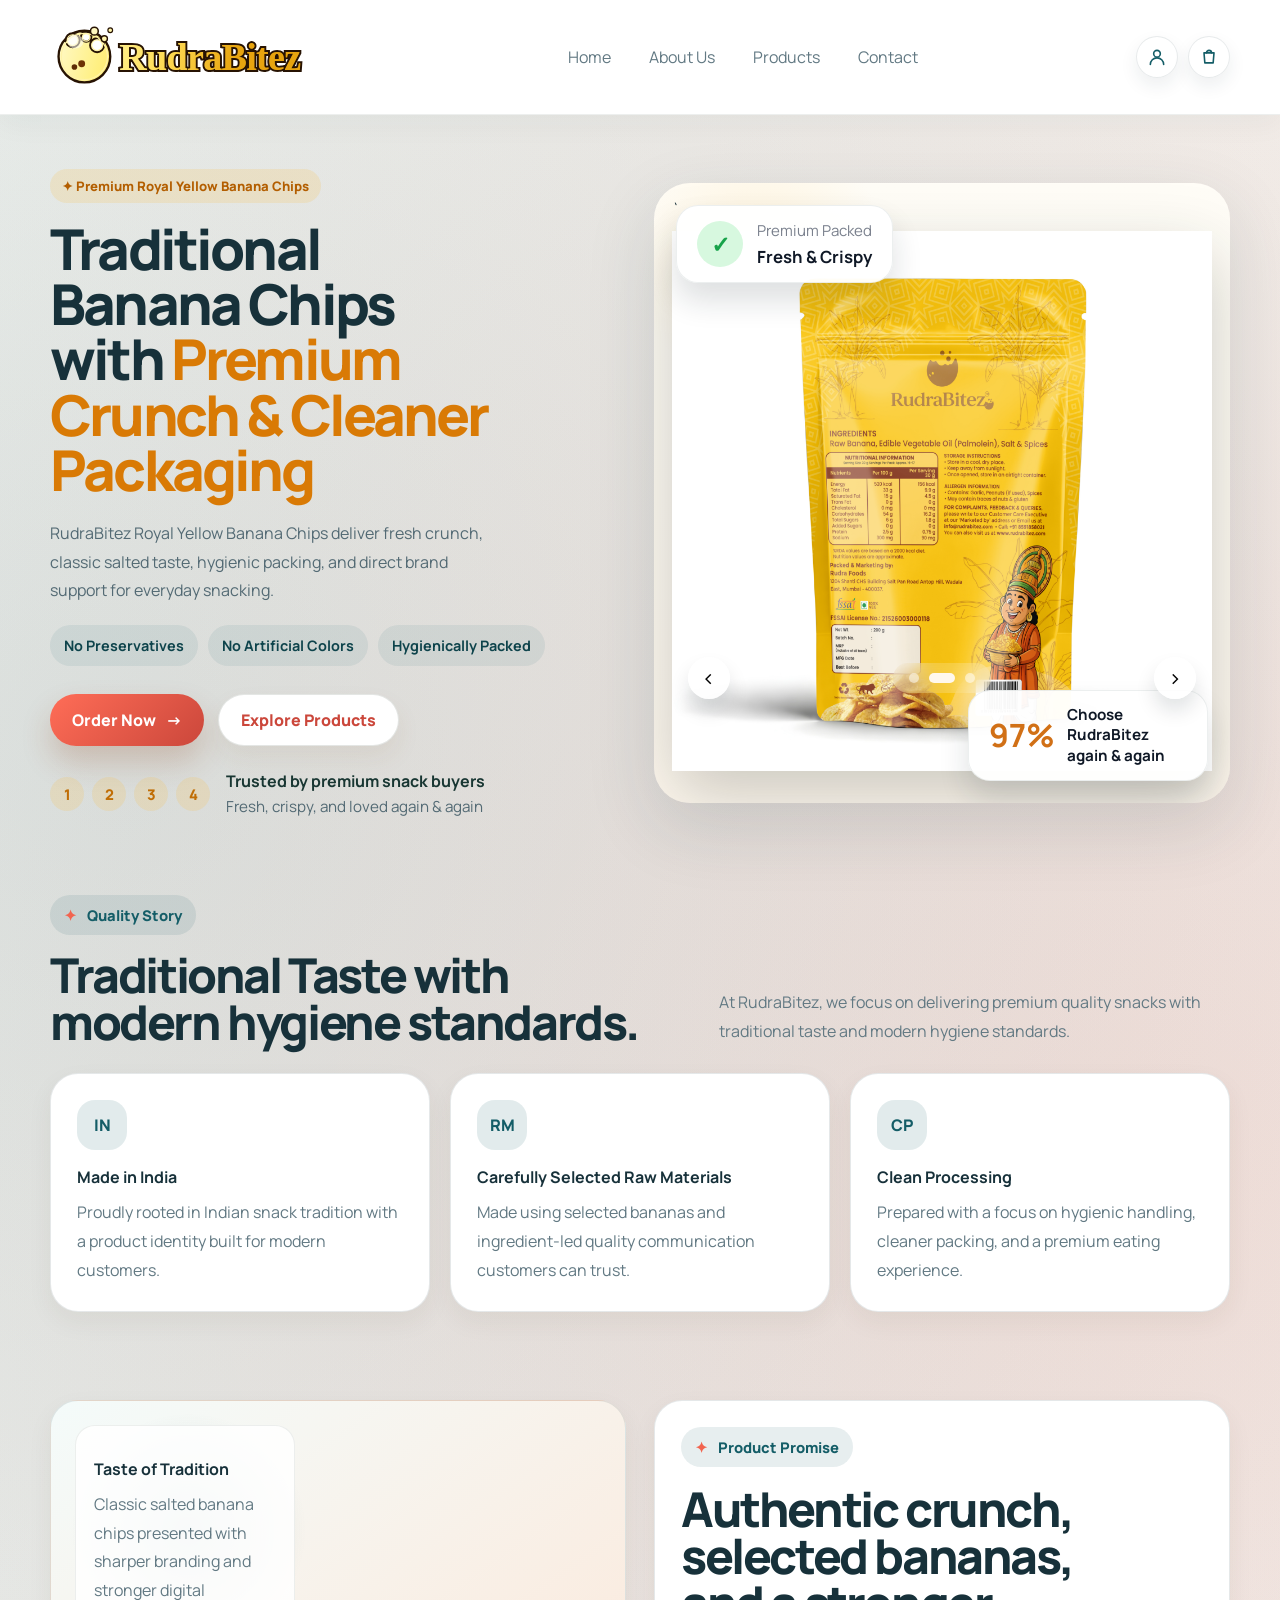
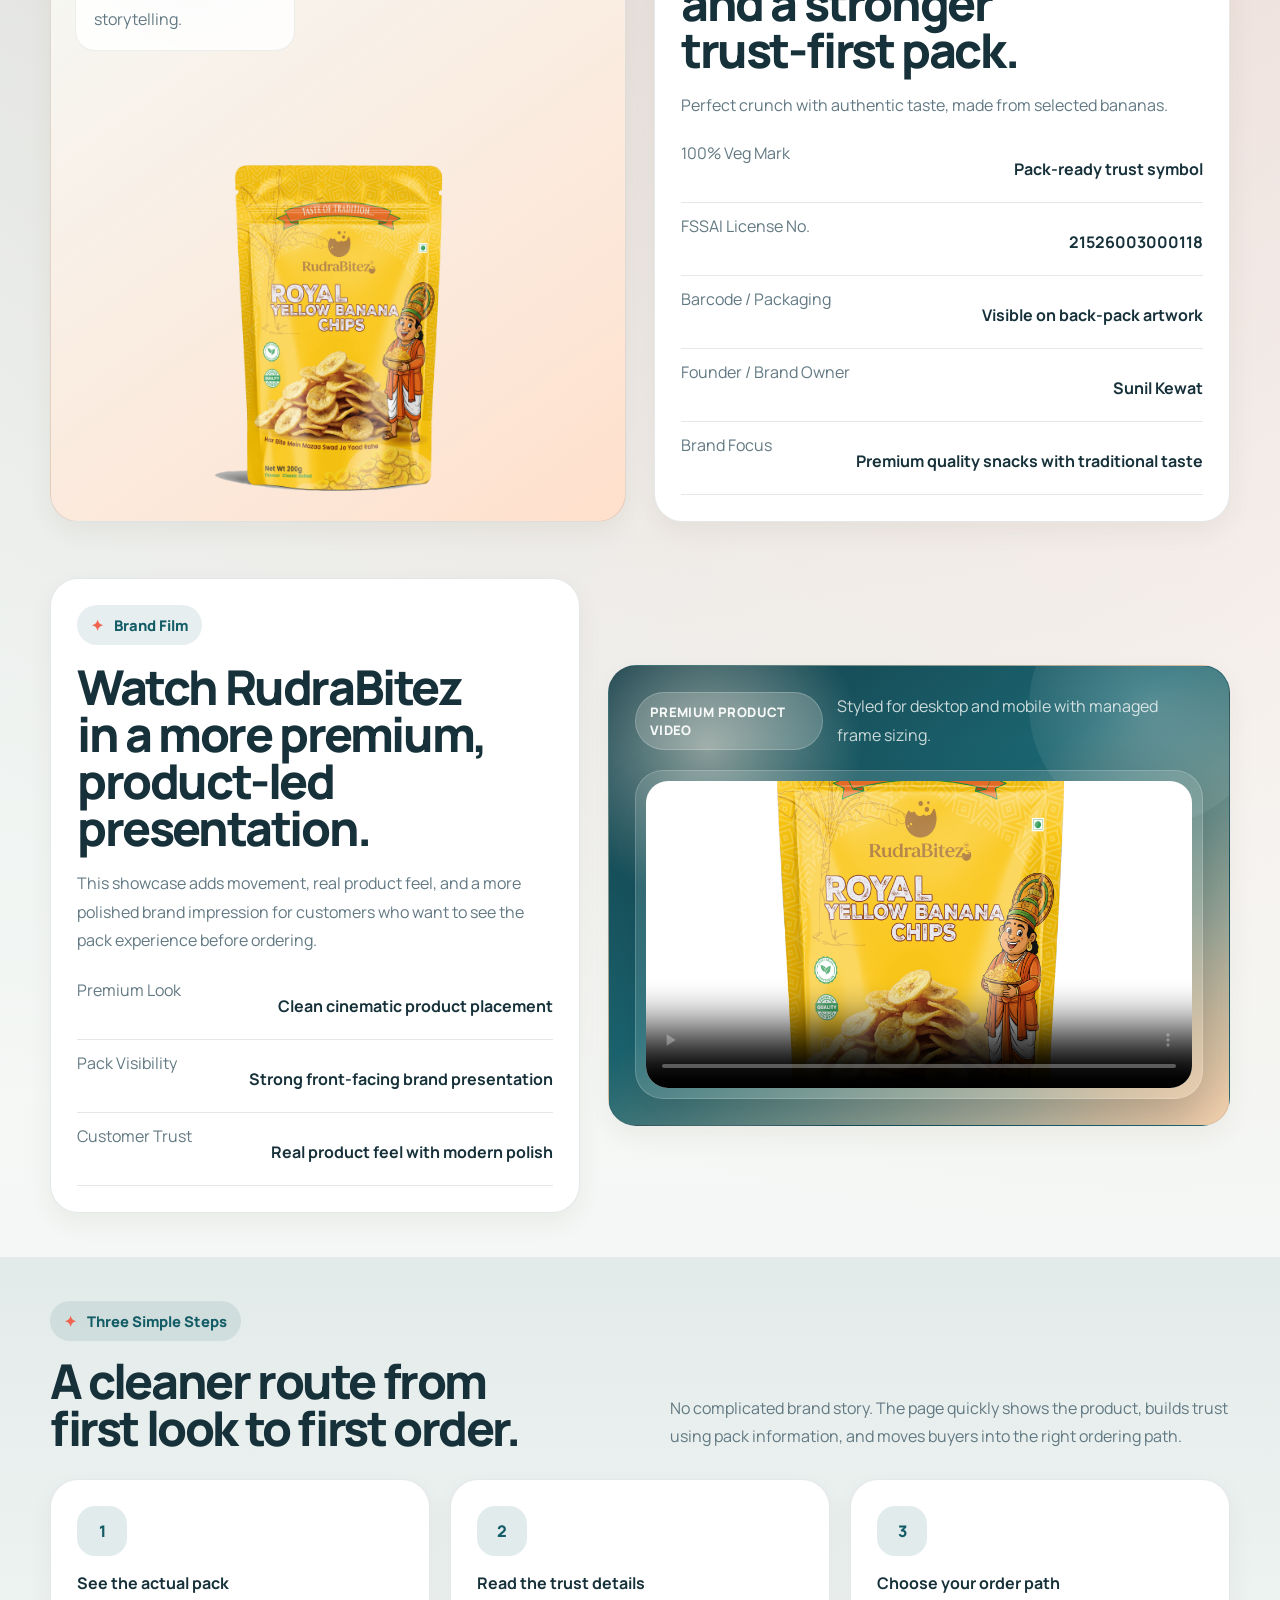
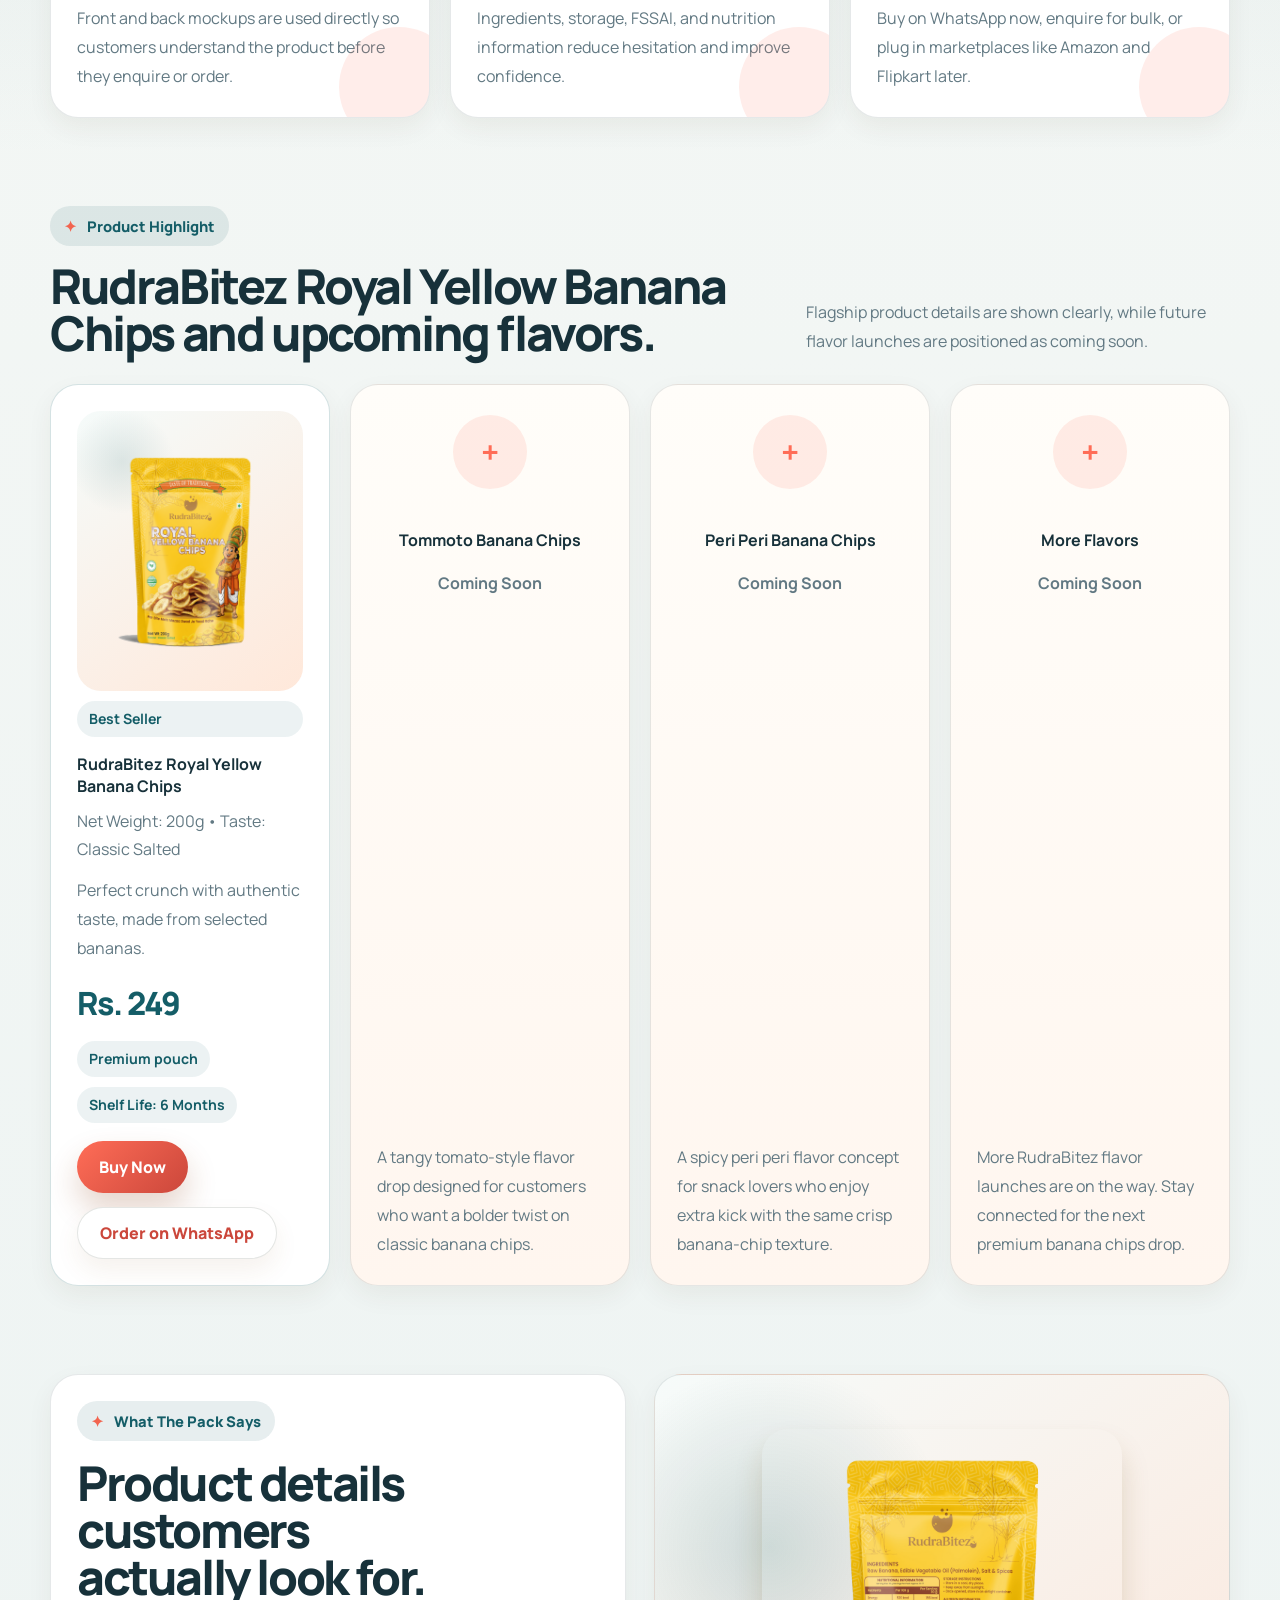
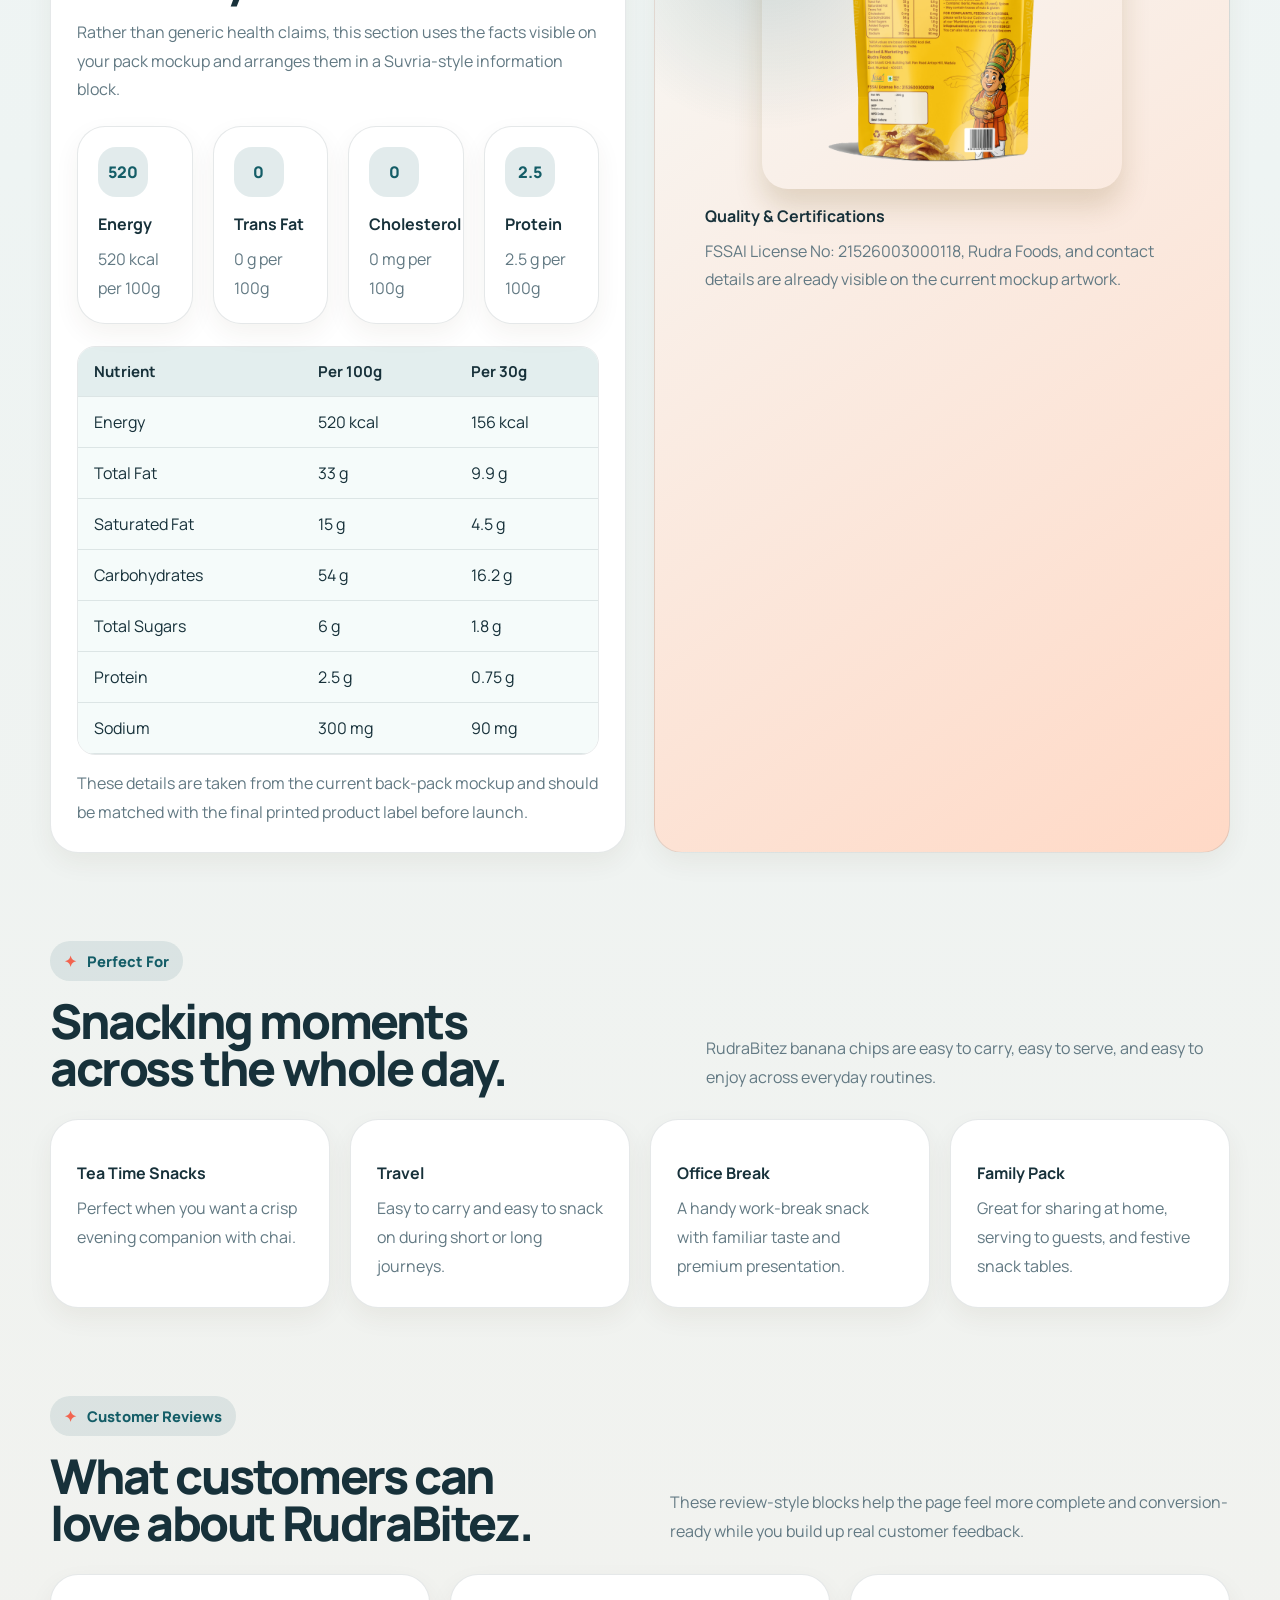
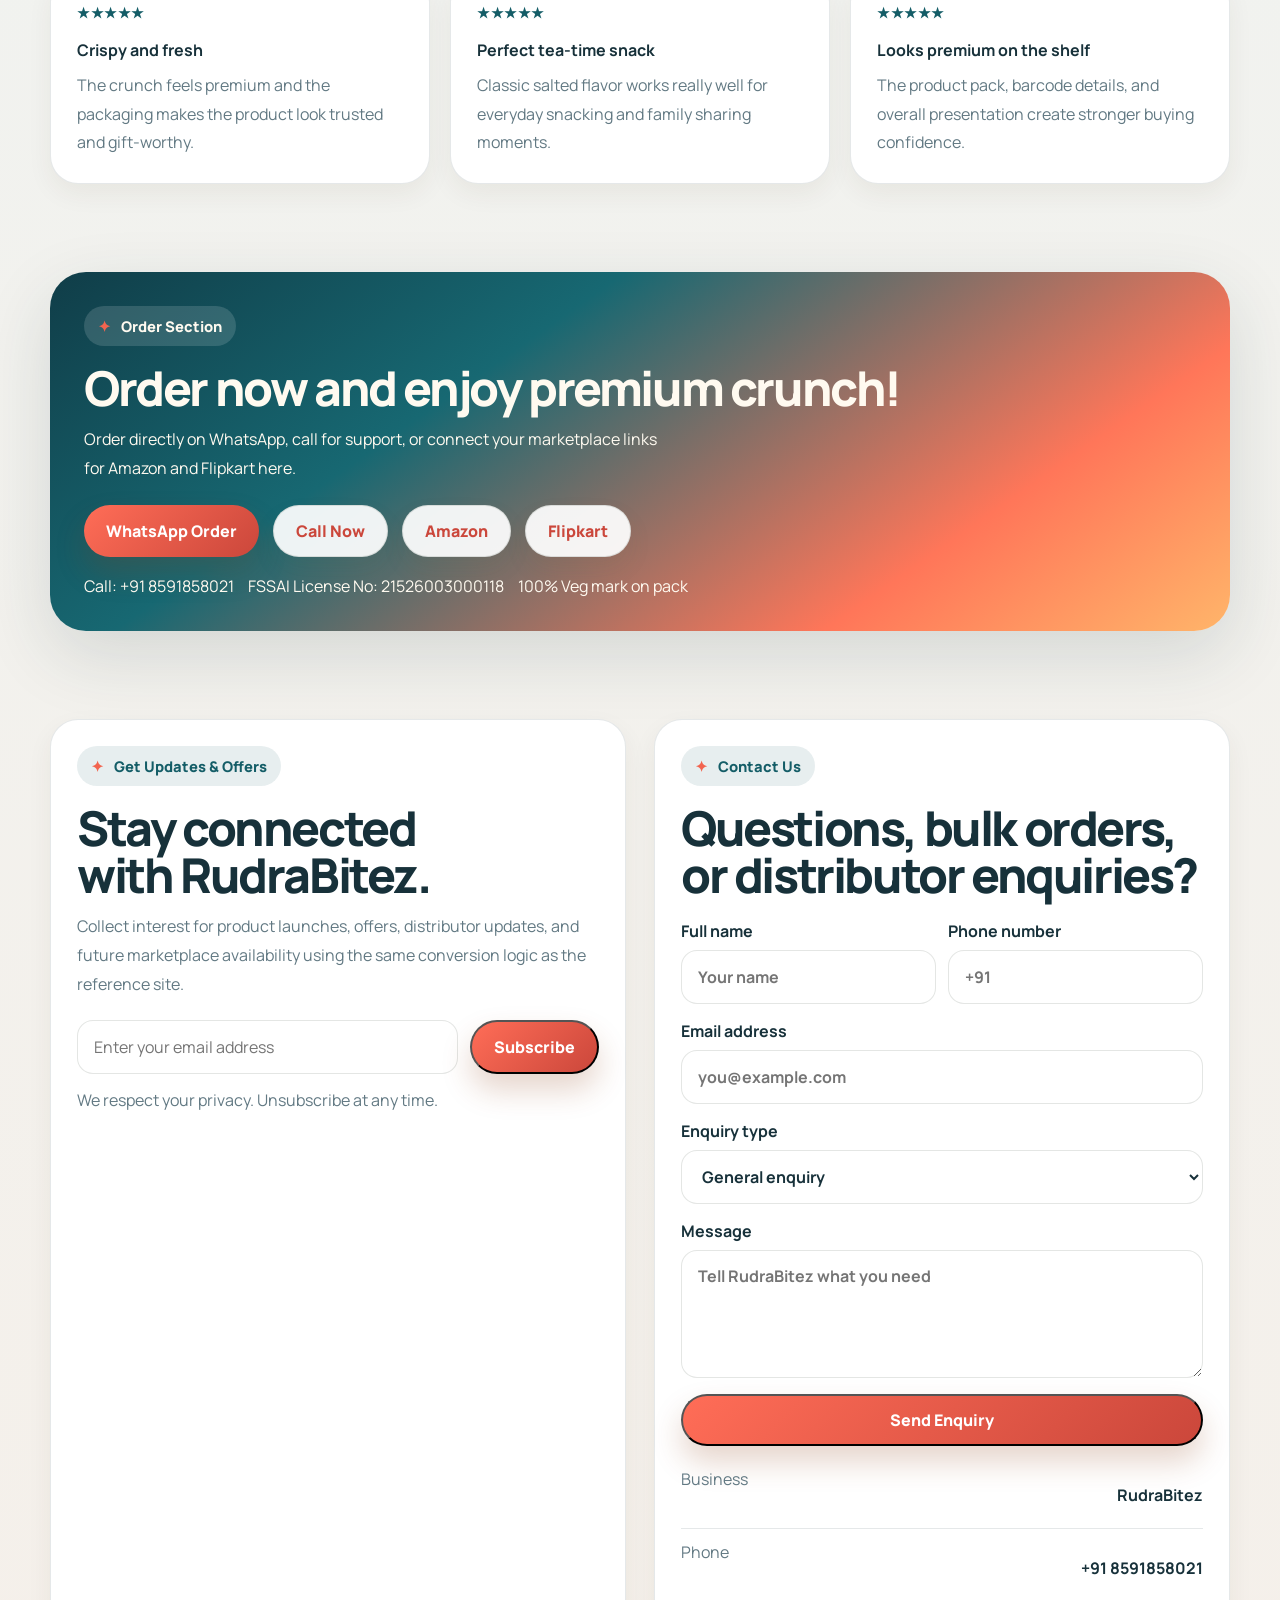
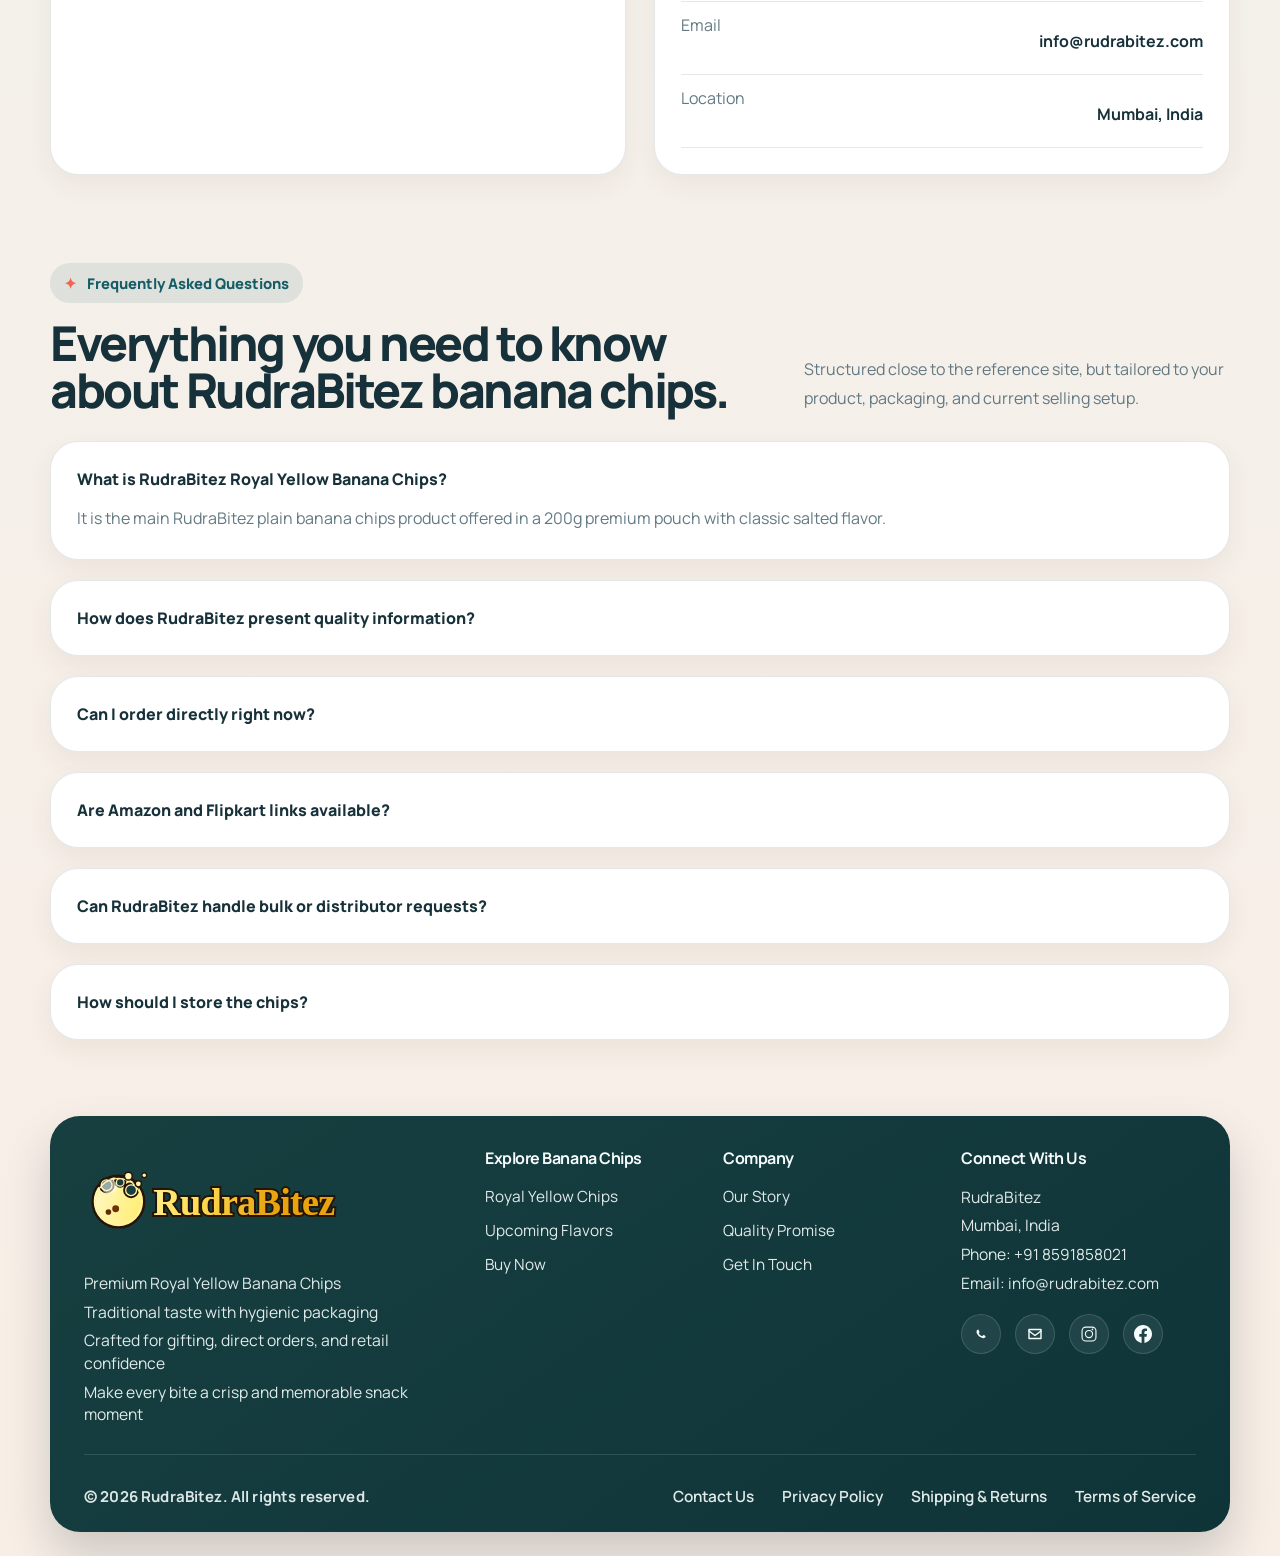
==== commit e54a6ee0: "seventh commit" ====
--- a/index.html
+++ b/index.html
@@ -275,22 +275,22 @@
 
     <!-- Slide 2 -->
     <article class="hero-slide" data-hero-slide>
-      <div style="position:relative;display:flex;align-items:center;justify-content:center;height:520px;margin-top:40px;">
+      <div style="position:relative;display:flex;align-items:center;justify-content:center;height:520px;margin-top:40px;overflow:visible;">
         <img
           src="assets/banana-mockup-page-1.png"
           alt="Front Pack"
-          style="width:min(80%,320px);max-height:420px;object-fit:contain;filter:drop-shadow(0 24px 34px rgba(14,23,18,0.22));"
+          style="width:min(122%,560px);max-height:620px;object-fit:contain;filter:drop-shadow(0 24px 34px rgba(14,23,18,0.22));"
         >
       </div>
     </article>
 
     <!-- Slide 3 -->
     <article class="hero-slide" data-hero-slide>
-      <div style="position:relative;display:flex;align-items:center;justify-content:center;height:520px;margin-top:40px;">
+      <div style="position:relative;display:flex;align-items:center;justify-content:center;height:520px;margin-top:40px;overflow:visible;">
         <img
           src="assets/banana-mockup-page-2.png"
           alt="Back Pack"
-          style="width:min(80%,300px);max-height:420px;object-fit:contain;filter:drop-shadow(0 24px 34px rgba(14,23,18,0.22));"
+          style="width:min(118%,540px);max-height:620px;object-fit:contain;filter:drop-shadow(0 24px 34px rgba(14,23,18,0.22));"
         >
       </div>
     </article>
@@ -478,8 +478,8 @@
             </div>
             <p>Flagship product details are shown clearly, while future flavor launches are positioned as coming soon.</p>
           </div>
-          <div class="products-grid">
-            <article class="product-card" data-card-link="product.html" tabindex="0" role="link" aria-label="Open RudraBitez Royal Yellow Banana Chips details">
+          <div class="products-grid products-grid-featured">
+            <article class="product-card">
               <div class="product-thumb">
                 <img src="assets/banana-mockup-page-1-transparent.png" alt="RudraBitez Royal Yellow Banana Chips pouch">
               </div>
@@ -495,7 +495,7 @@
                 <span class="pill">Shelf Life: 6 Months</span>
               </div>
               <div class="hero-actions" style="margin-top:18px;">
-                <a class="button" href="product.html">View Product</a>
+                <a class="button" href="checkout.html">Buy Now</a>
                 <a class="button-outline" href="https://wa.me/918591858021?text=Hi%20RudraBitez%2C%20I%20want%20to%20order%20Royal%20Yellow%20Banana%20Chips." target="_blank" rel="noreferrer">Order on WhatsApp</a>
               </div>
             </article>
@@ -510,6 +510,12 @@
               <strong style="text-align:center;">Peri Peri Banana Chips</strong>
               <p class="coming-state" style="text-align:center;">Coming Soon</p>
               <p class="coming-copy">A spicy peri peri flavor concept for snack lovers who enjoy extra kick with the same crisp banana-chip texture.</p>
+            </article>
+            <article class="product-card coming-card">
+              <div class="coming-icon">+</div>
+              <strong style="text-align:center;">More Flavors</strong>
+              <p class="coming-state" style="text-align:center;">Coming Soon</p>
+              <p class="coming-copy">More RudraBitez flavor launches are on the way. Stay connected for the next premium banana chips drop.</p>
             </article>
           </div>
         </div>
@@ -782,17 +788,24 @@
           <div>
             <h3 class="footer-col-title">Connect With Us</h3>
             <div class="footer-contact-block">
-              <p>RudraBitez / Rudra Foods</p>
+              <p>RudraBitez</p>
               <p>Mumbai, India</p>
               <p>Phone: <a href="tel:+918591858021">+91 8591858021</a></p>
               <p>Email: <a href="mailto:info@rudrabitez.com">info@rudrabitez.com</a></p>
             </div>
             <div class="footer-social" aria-label="Social media links">
-              <a href="https://wa.me/918591858021" target="_blank" rel="noreferrer" aria-label="WhatsApp"><span class="footer-social-label">WA</span></a>
-              <a href="https://www.facebook.com/" target="_blank" rel="noreferrer" aria-label="Facebook"><span class="footer-social-label">f</span></a>
-              <a href="https://www.instagram.com/" target="_blank" rel="noreferrer" aria-label="Instagram"><span class="footer-social-label">IG</span></a>
-              <a href="https://www.youtube.com/" target="_blank" rel="noreferrer" aria-label="YouTube"><span class="footer-social-label">YT</span></a>
-              <a href="https://in.pinterest.com/" target="_blank" rel="noreferrer" aria-label="Pinterest"><span class="footer-social-label">P</span></a>
+              <a href="https://wa.me/918591858021" target="_blank" rel="noreferrer" aria-label="WhatsApp">
+                <svg viewBox="0 0 24 24" fill="currentColor"><path d="M17.472 14.382c-.297-.149-1.758-.867-2.03-.967-.273-.099-.471-.148-.67.15-.197.297-.767.966-.94 1.164-.173.199-.347.223-.644.075-.297-.15-1.255-.463-2.39-1.475-.883-.788-1.48-1.761-1.653-2.059-.173-.297-.018-.458.13-.606.134-.133.298-.347.446-.52.149-.174.198-.298.298-.497.099-.198.05-.371-.025-.52-.075-.149-.669-1.612-.916-2.207-.242-.579-.487-.5-.669-.51-.173-.008-.371-.01-.57-.01-.198 0-.52.074-.792.372-.272.297-1.04 1.016-1.04 2.479 0 1.462 1.065 2.875 1.213 3.074.149.198 2.096 3.2 5.077 4.487.709.306 1.262.489 1.694.625.712.227 1.36.195 1.871.118.571-.085 1.758-.719 2.006-1.413.248-.694.248-1.289.173-1.413-.074-.124-.272-.198-.57-.347"></path></svg>
+              </a>
+              <a href="mailto:info@rudrabitez.com" aria-label="Email">
+                <svg viewBox="0 0 24 24" fill="none" stroke="currentColor" stroke-width="1.9" stroke-linecap="round" stroke-linejoin="round"><path d="M4 6h16v12H4z"></path><path d="m4 8 8 6 8-6"></path></svg>
+              </a>
+              <a href="https://www.instagram.com/" target="_blank" rel="noreferrer" aria-label="Instagram">
+                <svg viewBox="0 0 24 24" fill="currentColor"><path d="M7.75 2h8.5A5.75 5.75 0 0 1 22 7.75v8.5A5.75 5.75 0 0 1 16.25 22h-8.5A5.75 5.75 0 0 1 2 16.25v-8.5A5.75 5.75 0 0 1 7.75 2m0 1.5A4.25 4.25 0 0 0 3.5 7.75v8.5a4.25 4.25 0 0 0 4.25 4.25h8.5a4.25 4.25 0 0 0 4.25-4.25v-8.5a4.25 4.25 0 0 0-4.25-4.25zm8.88 1.12a1.13 1.13 0 1 1 0 2.26 1.13 1.13 0 0 1 0-2.26M12 6.5A5.5 5.5 0 1 1 6.5 12 5.5 5.5 0 0 1 12 6.5m0 1.5A4 4 0 1 0 16 12a4 4 0 0 0-4-4"></path></svg>
+              </a>
+              <a href="https://www.facebook.com/" target="_blank" rel="noreferrer" aria-label="Facebook">
+                <svg viewBox="0 0 24 24" fill="currentColor"><path d="M24 12.073C24 5.446 18.627.073 12 .073S0 5.446 0 12.073c0 5.99 4.388 10.954 10.125 11.854v-8.385H7.078V12.07h3.047V9.413c0-3.007 1.792-4.669 4.533-4.669 1.313 0 2.686.235 2.686.235v2.953h-1.514c-1.491 0-1.956.926-1.956 1.874v2.264h3.328l-.532 3.471h-2.796v8.385C19.612 23.027 24 18.062 24 12.073"></path></svg>
+              </a>
             </div>
           </div>
         </div>
--- a/styles.css
+++ b/styles.css
@@ -22,14 +22,18 @@
   --radius-sm: 16px;
   /* Paste your final logo URL/path in the variable below */
   --brand-logo-url: url("assets/rudrabitez-lockup.svg");
-  --brand-logo-width: clamp(250px, 18vw, 340px);
-  --brand-logo-height: 74px;
-  --brand-logo-mobile-width: 210px;
-  --brand-logo-mobile-height: 54px;
-  --footer-logo-width: clamp(220px, 20vw, 320px);
-  --footer-logo-height: 82px;
-  --footer-logo-mobile-width: 220px;
-  --footer-logo-mobile-height: 62px;
+  --brand-logo-width: clamp(300px, 21vw, 400px);
+  --brand-logo-height: 82px;
+  --brand-logo-fit: contain;
+  --brand-logo-mobile-width: 178px;
+  --brand-logo-mobile-height: 46px;
+  --brand-logo-mobile-fit: contain;
+  --footer-logo-width: clamp(300px, 22vw, 420px);
+  --footer-logo-height: 104px;
+  --footer-logo-fit: contain;
+  --footer-logo-mobile-width: 230px;
+  --footer-logo-mobile-height: 68px;
+  --footer-logo-mobile-fit: contain;
 }
 
 * {
@@ -136,7 +140,10 @@
   min-width: 0;
   height: var(--brand-logo-height);
   flex: 0 0 auto;
-  background: transparent var(--brand-logo-url) left center / contain no-repeat;
+  background-image: var(--brand-logo-url);
+  background-repeat: no-repeat;
+  background-position: left center;
+  background-size: var(--brand-logo-fit);
   vertical-align: middle;
   overflow: hidden;
 }
@@ -576,7 +583,7 @@
   display: flex;
   align-items: center;
   justify-content: center;
-  padding: 92px 32px 104px;
+  padding: 74px 24px 84px;
   background:
     radial-gradient(circle at 20% 18%, rgba(255, 255, 255, 0.38), transparent 22%),
     linear-gradient(145deg, #eeebee 0%, #c9c6cc 100%);
@@ -590,8 +597,8 @@
 .hero-feature-main {
   position: relative;
   z-index: 1;
-  width: min(62%, 300px);
-  max-height: 100%;
+  width: min(76%, 380px);
+  max-height: calc(100% - 12px);
   object-fit: contain;
   object-position: center center;
   filter: drop-shadow(0 26px 36px rgba(28, 38, 49, 0.22));
@@ -879,6 +886,10 @@
 
 .products-grid {
   grid-template-columns: repeat(3, minmax(0, 1fr));
+}
+
+.products-grid-featured {
+  grid-template-columns: repeat(4, minmax(0, 1fr));
 }
 
 .content-card,
@@ -1360,16 +1371,19 @@
 }
 
 .footer.footer-compact {
-  padding: 0;
+  padding: 14px 0 24px;
   margin-top: 18px;
-  background: #9b4a11;
-  border-top: 6px solid #d06a17;
+  background: transparent;
+  border-top: 0;
 }
 
 .footer-compact-wrap {
-  padding: 58px 0 28px;
+  padding: 34px 34px 22px;
   display: grid;
   gap: 28px;
+  border-radius: 30px;
+  background: linear-gradient(145deg, #173f40 0%, #0f3438 100%);
+  box-shadow: 0 24px 46px rgba(10, 30, 34, 0.18);
 }
 
 .footer-rich-top {
@@ -1386,7 +1400,10 @@
   display: block;
   width: var(--footer-logo-width);
   height: var(--footer-logo-height);
-  background: transparent var(--brand-logo-url) left center / contain no-repeat;
+  background-image: var(--brand-logo-url);
+  background-repeat: no-repeat;
+  background-position: left center;
+  background-size: var(--footer-logo-fit);
   text-decoration: none;
   color: transparent;
   font-size: 0;
@@ -1408,21 +1425,21 @@
 
 .footer-brand-copy p,
 .footer-contact-block p {
-  color: #fff5ea;
+  color: rgba(244, 250, 249, 0.92);
   font-size: 0.98rem;
   line-height: 1.45;
 }
 
 .footer-compact-copy {
-  color: #fff6ed;
-  font-size: 0.97rem;
-  font-weight: 600;
+  color: rgba(244, 250, 249, 0.9);
+  font-size: 0.94rem;
+  font-weight: 700;
   letter-spacing: 0.01em;
 }
 
 .footer-col-title {
   margin-bottom: 18px;
-  color: #fffaf2;
+  color: #f7fbfb;
   font-size: 1rem;
   font-weight: 700;
 }
@@ -1435,9 +1452,9 @@
 .footer-rich-list a,
 .footer-rich-list span,
 .footer-contact-block a {
-  color: #fff5ea;
+  color: rgba(244, 250, 249, 0.92);
   text-decoration: none;
-  font-size: 0.98rem;
+  font-size: 0.96rem;
   line-height: 1.45;
   transition: color 0.2s ease, opacity 0.2s ease;
 }
@@ -1455,23 +1472,23 @@
 }
 
 .footer-social a {
-  width: 34px;
-  height: 34px;
+  width: 40px;
+  height: 40px;
   display: inline-flex;
   align-items: center;
   justify-content: center;
-  color: #fff7ed;
+  color: #f6fbfb;
   text-decoration: none;
   border-radius: 999px;
-  border: 1px solid rgba(255, 247, 237, 0.26);
-  background: rgba(255, 247, 237, 0.05);
+  border: 1px solid rgba(210, 229, 227, 0.16);
+  background: rgba(210, 229, 227, 0.08);
   transition: transform 0.2s ease, background 0.2s ease, border-color 0.2s ease;
 }
 
 .footer-social a:hover {
   transform: translateY(-2px);
-  background: rgba(255, 247, 237, 0.12);
-  border-color: rgba(255, 247, 237, 0.38);
+  background: rgba(210, 229, 227, 0.16);
+  border-color: rgba(210, 229, 227, 0.28);
 }
 
 .footer-social svg {
@@ -1495,7 +1512,7 @@
 
 .footer-compact-bottom {
   padding-top: 28px;
-  border-top: 1px solid rgba(232, 155, 80, 0.45);
+  border-top: 1px solid rgba(187, 214, 209, 0.16);
   display: flex;
   align-items: center;
   justify-content: space-between;
@@ -1503,9 +1520,9 @@
 }
 
 .footer-compact-links a {
-  color: #fff8ef;
+  color: rgba(244, 250, 249, 0.92);
   text-decoration: none;
-  font-size: 0.98rem;
+  font-size: 0.96rem;
   font-weight: 600;
   transition: opacity 0.2s ease, color 0.2s ease;
 }
@@ -1513,7 +1530,7 @@
 .footer-rich-list a:hover,
 .footer-contact-block a:hover,
 .footer-compact-links a:hover {
-  color: #fff2d9;
+  color: #ffffff;
   opacity: 0.9;
 }
 
@@ -1749,8 +1766,8 @@
 }
 
 .product-gallery-main {
-  width: min(100%, 460px);
-  max-height: 470px;
+  width: min(100%, 540px);
+  max-height: 540px;
   object-fit: contain;
   filter: drop-shadow(0 24px 34px rgba(15, 20, 14, 0.18));
   transition: transform 0.35s ease;
@@ -2702,18 +2719,23 @@
   }
 
   .nav {
-    grid-template-columns: 42px minmax(0, 1fr) 42px;
+    grid-template-columns: 44px minmax(0, 1fr) 44px;
     grid-template-areas:
       "toggle brand actions"
       "links links links";
     align-items: center;
-    gap: 10px 12px;
-    padding: 10px 0 12px;
+    gap: 10px 10px;
+    min-height: 78px;
+    padding: 10px 0 10px;
   }
 
   .nav-toggle {
     display: inline-flex;
     grid-area: toggle;
+    width: 44px;
+    height: 44px;
+    border-radius: 14px;
+    color: var(--green-deep);
   }
 
   .brand {
@@ -2721,7 +2743,9 @@
     width: min(100%, var(--brand-logo-mobile-width));
     height: var(--brand-logo-mobile-height);
     min-width: 0;
-    justify-self: start;
+    justify-self: center;
+    background-position: center center;
+    background-size: var(--brand-logo-mobile-fit);
   }
 
   .hero {
@@ -2760,12 +2784,18 @@
   }
 
   .nav-icon {
-    width: 40px;
-    height: 40px;
+    width: 44px;
+    height: 44px;
     border: 0;
-    border-radius: 12px;
+    border-radius: 14px;
     background: transparent;
     box-shadow: none;
+    color: var(--green-deep);
+  }
+
+  .nav-icon svg {
+    width: 21px;
+    height: 21px;
   }
 
   .nav-icon-cart {
@@ -2837,12 +2867,12 @@
     min-height: 430px;
     margin-top: 72px;
     border-radius: 26px;
-    padding: 86px 20px 96px;
+    padding: 74px 16px 86px;
   }
 
   .hero-feature-main {
-    width: min(70%, 230px);
-    max-height: 100%;
+    width: min(82%, 285px);
+    max-height: calc(100% - 8px);
   }
 
   .hero-feature-badge {
@@ -2991,7 +3021,8 @@
   }
 
   .product-gallery-main {
-    max-height: 340px;
+    width: min(100%, 420px);
+    max-height: 400px;
   }
 
   .product-price-row,
@@ -3087,7 +3118,7 @@
   }
 
   .footer-compact-wrap {
-    padding: 36px 0 20px;
+    padding: 28px 22px 18px;
     gap: 24px;
   }
 
@@ -3268,6 +3299,76 @@
   .nutrition-visual:active img {
     transform: scale(1.1);
   }
+
+  .products-grid,
+  .products-grid-featured,
+  .related-products-grid,
+  .product-related-grid,
+  .product-similar-grid {
+    grid-template-columns: 1fr !important;
+    gap: 16px !important;
+  }
+
+  .product-card,
+  .coming-card,
+  .product-related-card,
+  .product-similar-card {
+    min-height: auto !important;
+  }
+
+  .product-thumb,
+  .product-related-thumb,
+  .product-similar-thumb {
+    min-height: 220px !important;
+    padding: 18px !important;
+  }
+
+  .product-thumb img,
+  .product-related-thumb img,
+  .product-similar-thumb img {
+    width: min(100%, 180px) !important;
+    max-height: 180px !important;
+    object-fit: contain !important;
+  }
+
+  .product-card strong,
+  .coming-card strong,
+  .product-related-card strong,
+  .product-similar-card strong {
+    font-size: 1.08rem !important;
+    line-height: 1.35 !important;
+  }
+
+  .coming-icon {
+    width: 74px !important;
+    height: 74px !important;
+    font-size: 2rem !important;
+  }
+
+  .pill-row {
+    gap: 8px !important;
+  }
+
+  .pill-row .pill,
+  .product-card .pill,
+  .coming-card .pill {
+    font-size: 0.95rem !important;
+    line-height: 1.25 !important;
+    padding: 10px 14px !important;
+  }
+
+  .price-now {
+    font-size: 2.2rem !important;
+    line-height: 1 !important;
+  }
+
+  .coming-state,
+  .coming-copy,
+  .product-card p,
+  .coming-card p {
+    font-size: 1rem !important;
+    line-height: 1.65 !important;
+  }
 }
 
 @media (max-width: 480px) {
@@ -3277,6 +3378,55 @@
 
   .section {
     padding: 34px 0;
+  }
+
+  .products-grid,
+  .products-grid-featured,
+  .related-products-grid,
+  .product-related-grid,
+  .product-similar-grid {
+    gap: 14px !important;
+  }
+
+  .product-card,
+  .coming-card,
+  .product-related-card,
+  .product-similar-card {
+    padding: 16px !important;
+    border-radius: 20px !important;
+  }
+
+  .product-thumb,
+  .product-related-thumb,
+  .product-similar-thumb {
+    min-height: 190px !important;
+    padding: 14px !important;
+    border-radius: 18px !important;
+  }
+
+  .product-thumb img,
+  .product-related-thumb img,
+  .product-similar-thumb img {
+    width: min(100%, 148px) !important;
+    max-height: 148px !important;
+  }
+
+  .price-now {
+    font-size: 1.95rem !important;
+  }
+
+  .pill-row .pill,
+  .product-card .pill,
+  .coming-card .pill {
+    font-size: 0.9rem !important;
+    padding: 8px 12px !important;
+  }
+
+  .product-card strong,
+  .coming-card strong,
+  .product-related-card strong,
+  .product-similar-card strong {
+    font-size: 1rem !important;
   }
 
   .hero {
@@ -3294,8 +3444,8 @@
   }
 
   .product-gallery-main {
-    width: min(100%, 250px);
-    max-height: 260px;
+    width: min(100%, 300px);
+    max-height: 320px;
   }
 
   .product-stage-badge {
@@ -3401,13 +3551,17 @@
     padding: 16px 16px 78px;
   }
 
+  .hero-slide-image-wrap {
+    width: min(100%, 330px);
+  }
+
   .hero-slide-image-front,
   .hero-slide-image-back {
-    width: min(100%, 265px);
+    width: min(100%, 330px);
   }
 
   .hero-slide-image {
-    max-height: 280px;
+    max-height: 360px;
   }
 
   .hero-slide-caption {
@@ -3443,6 +3597,7 @@
   .footer-brandmark {
     width: min(100%, var(--footer-logo-mobile-width));
     height: var(--footer-logo-mobile-height);
+    background-size: var(--footer-logo-mobile-fit);
   }
 
   .footer-social {
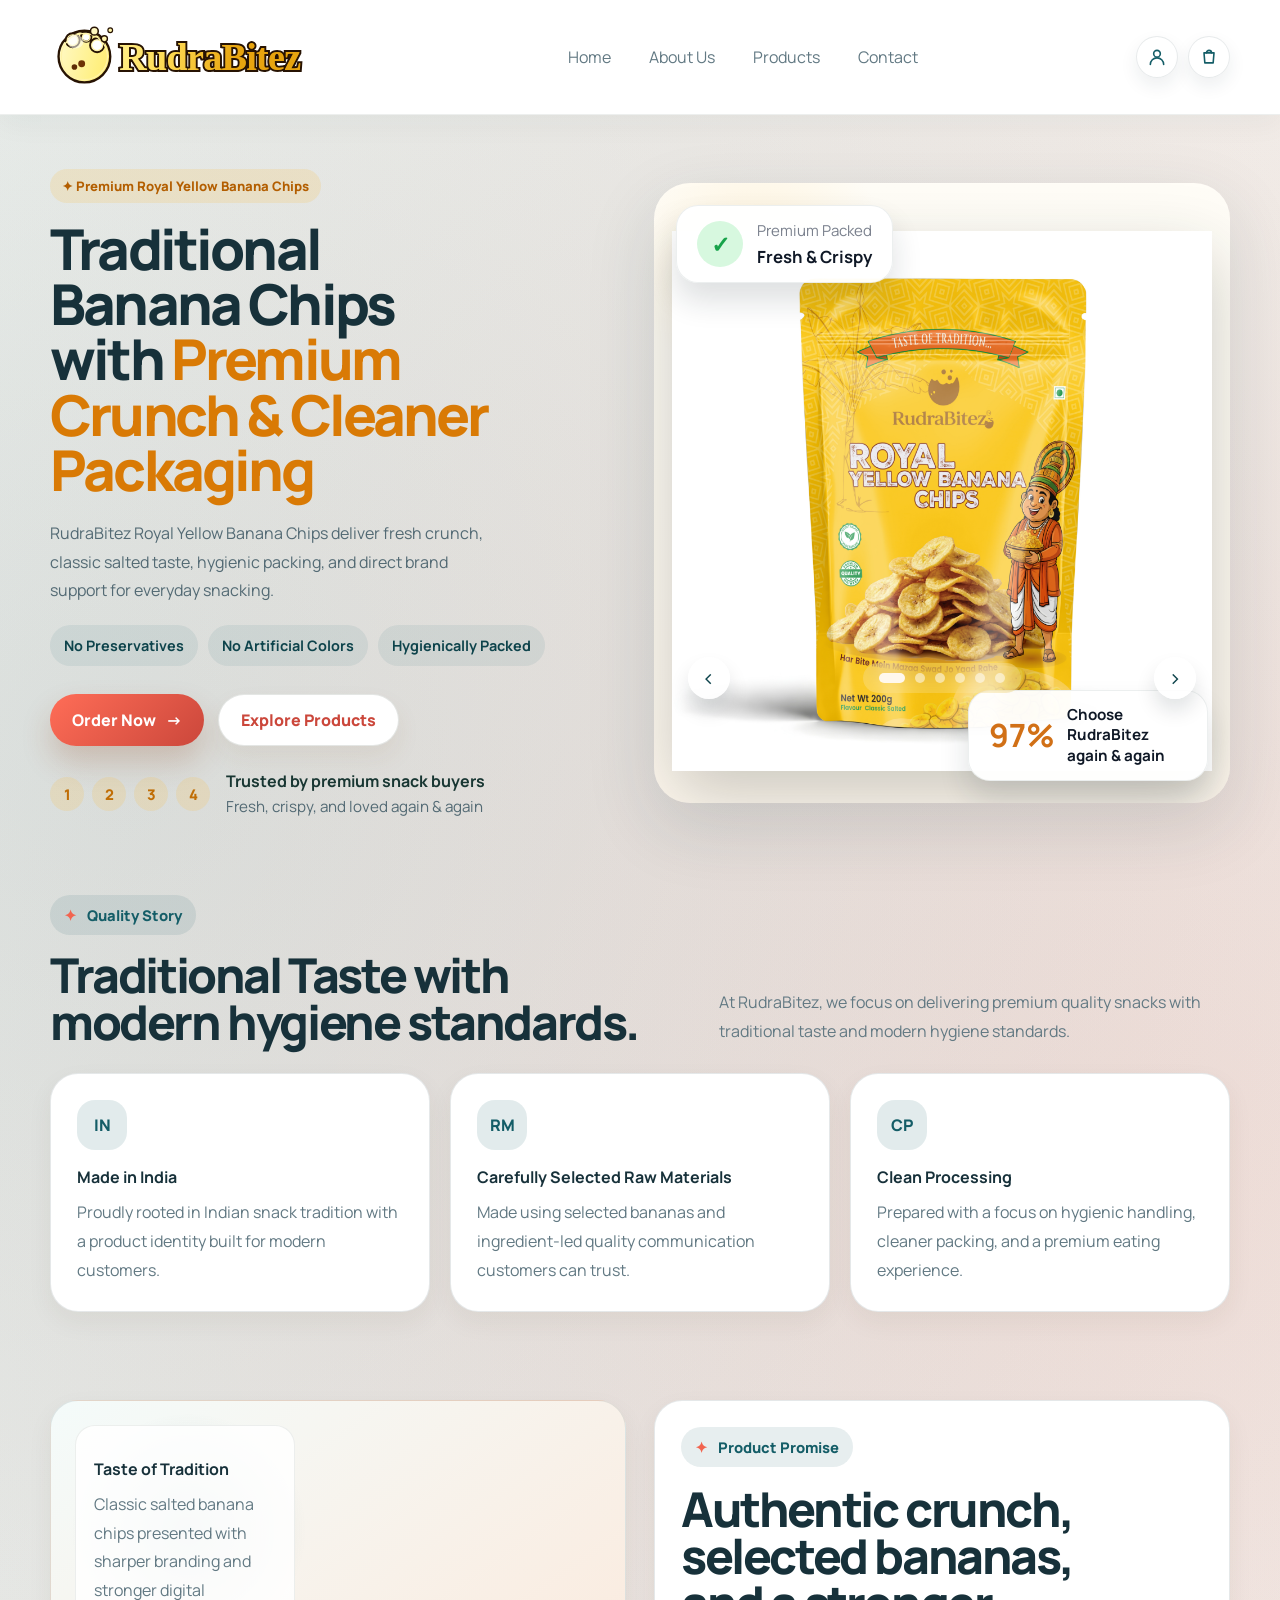
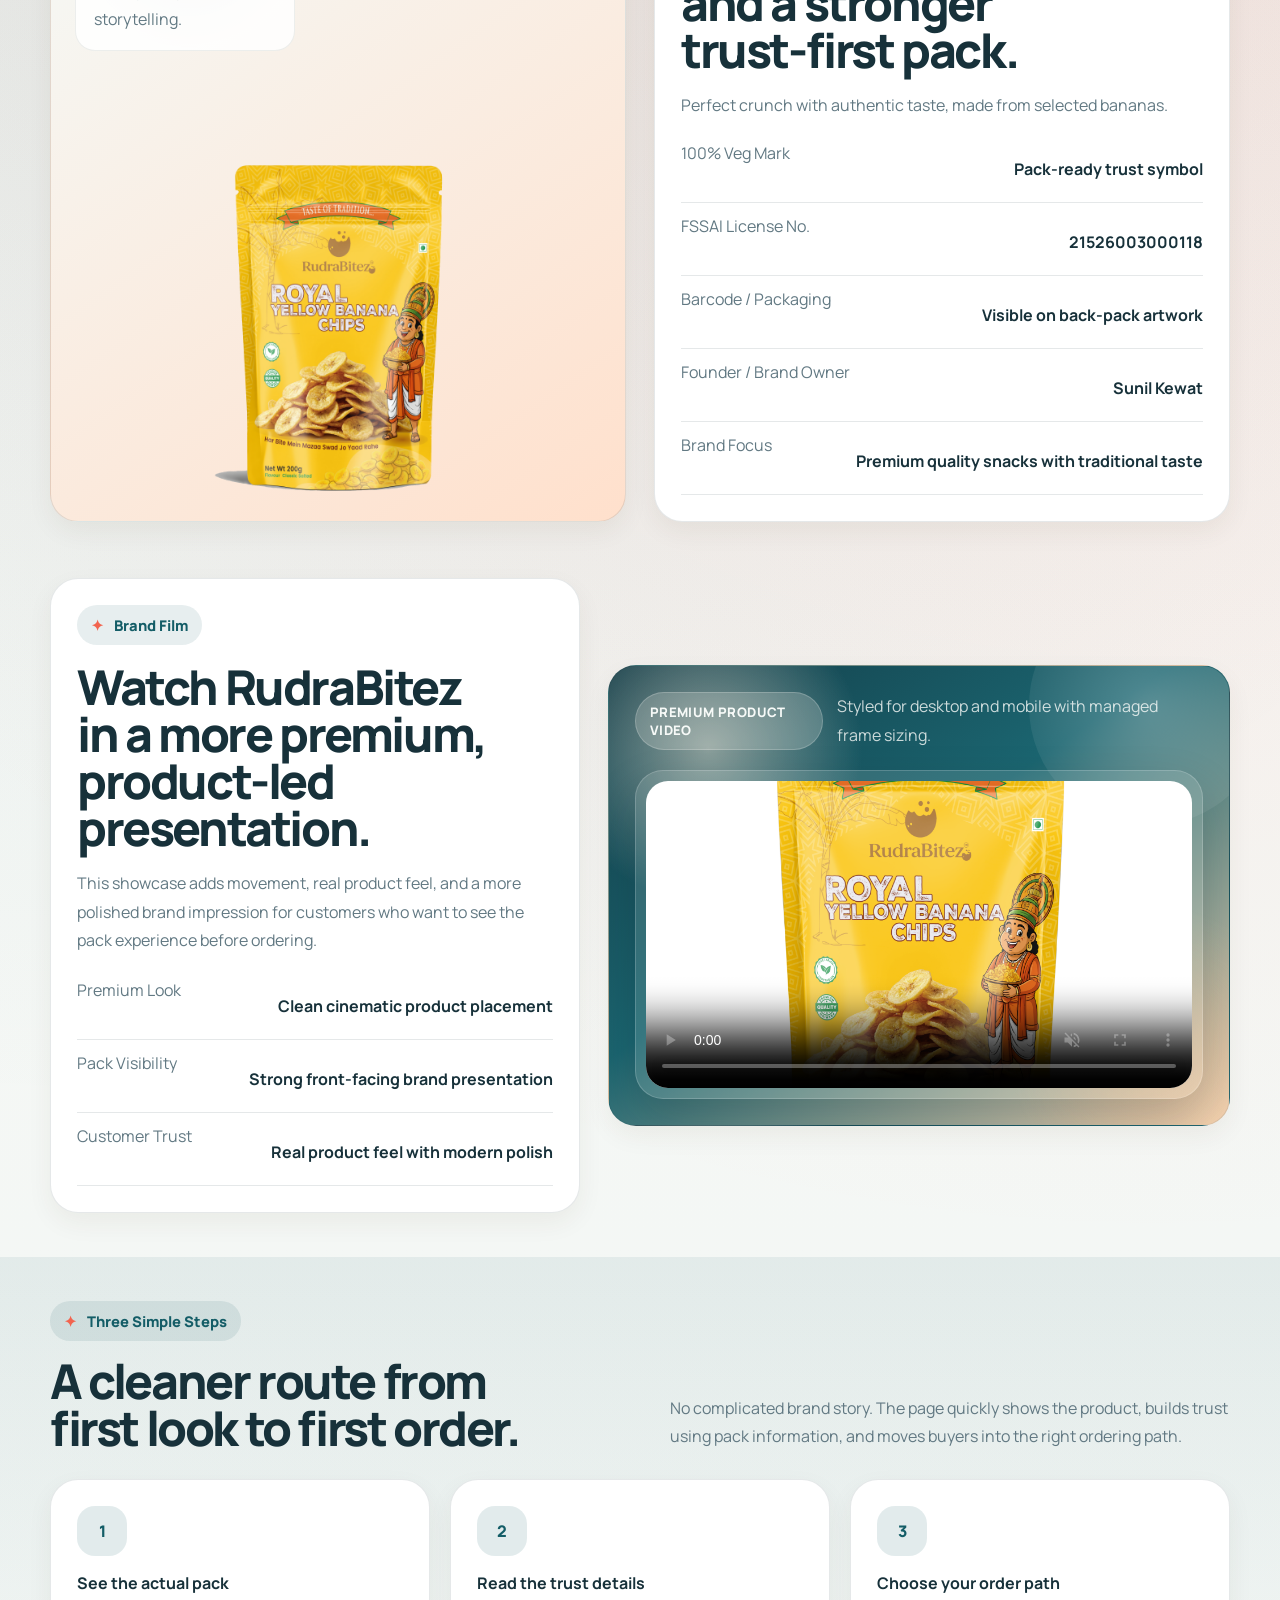
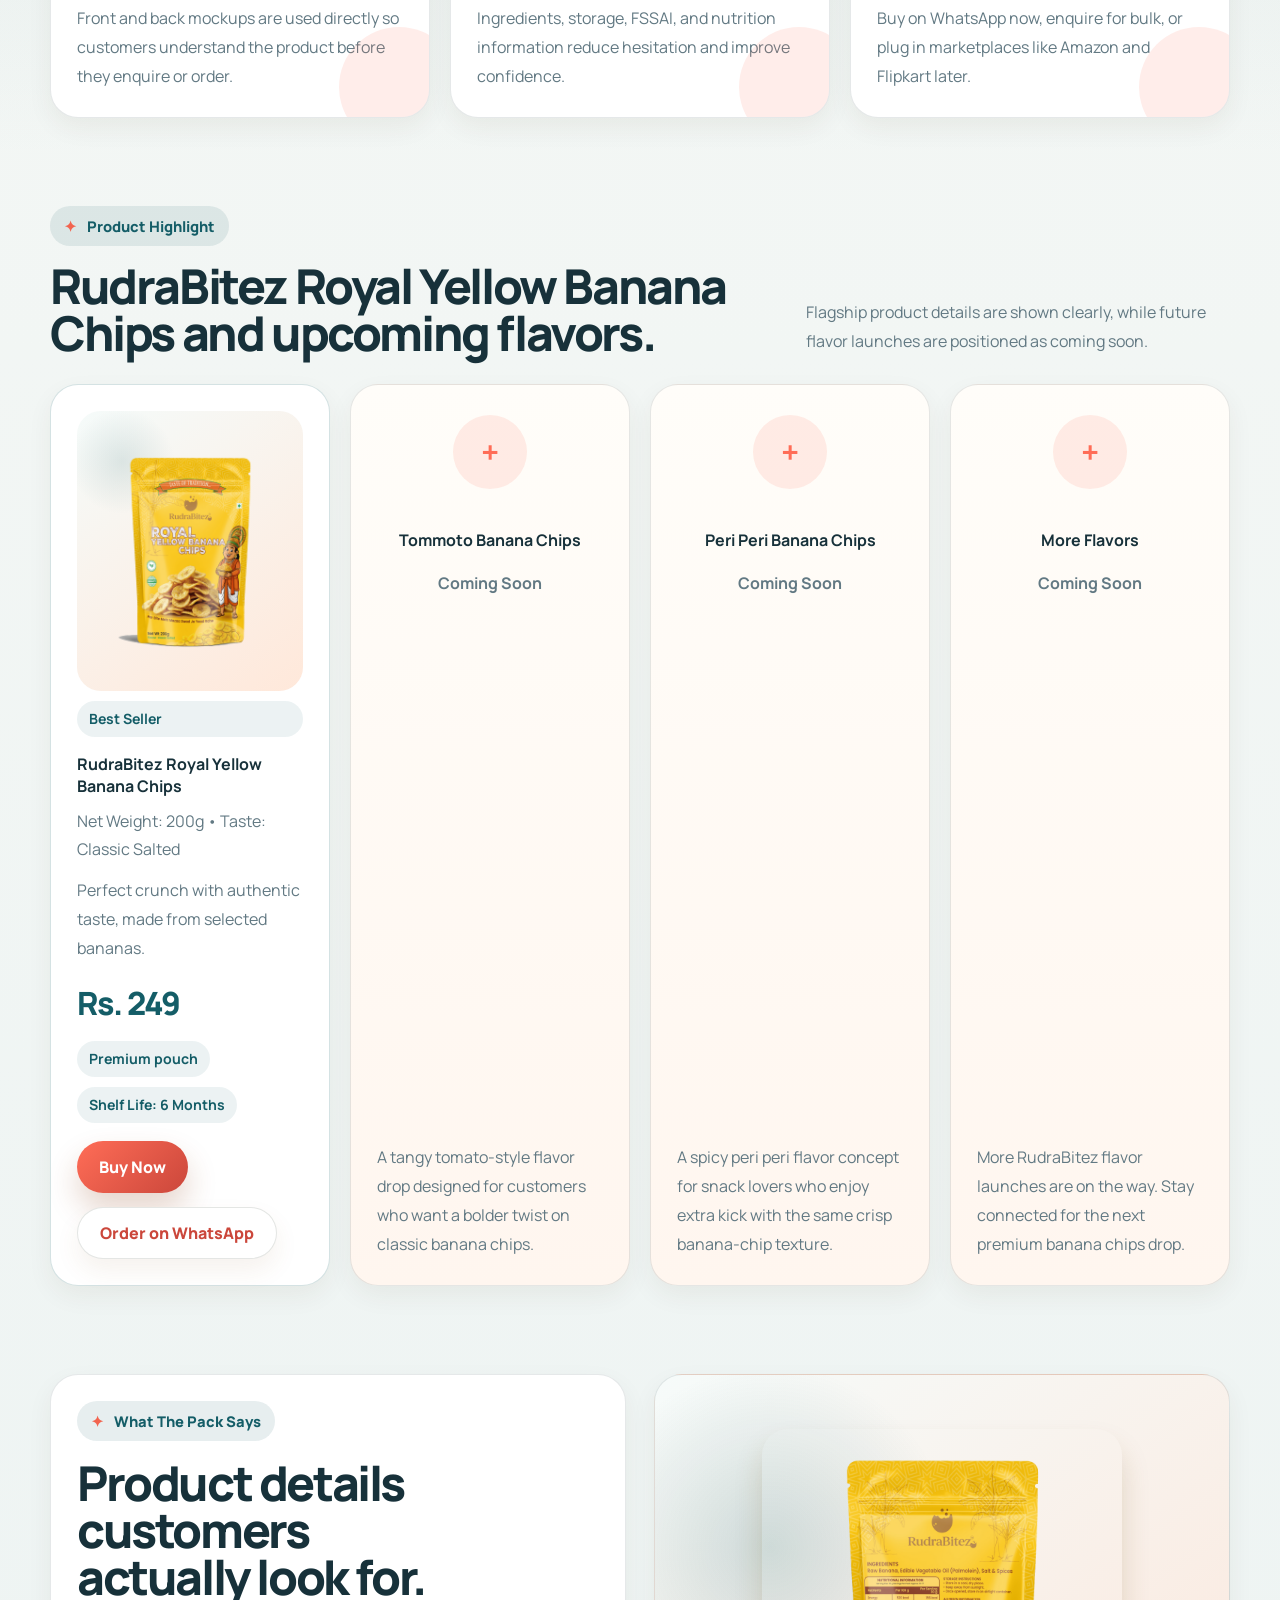
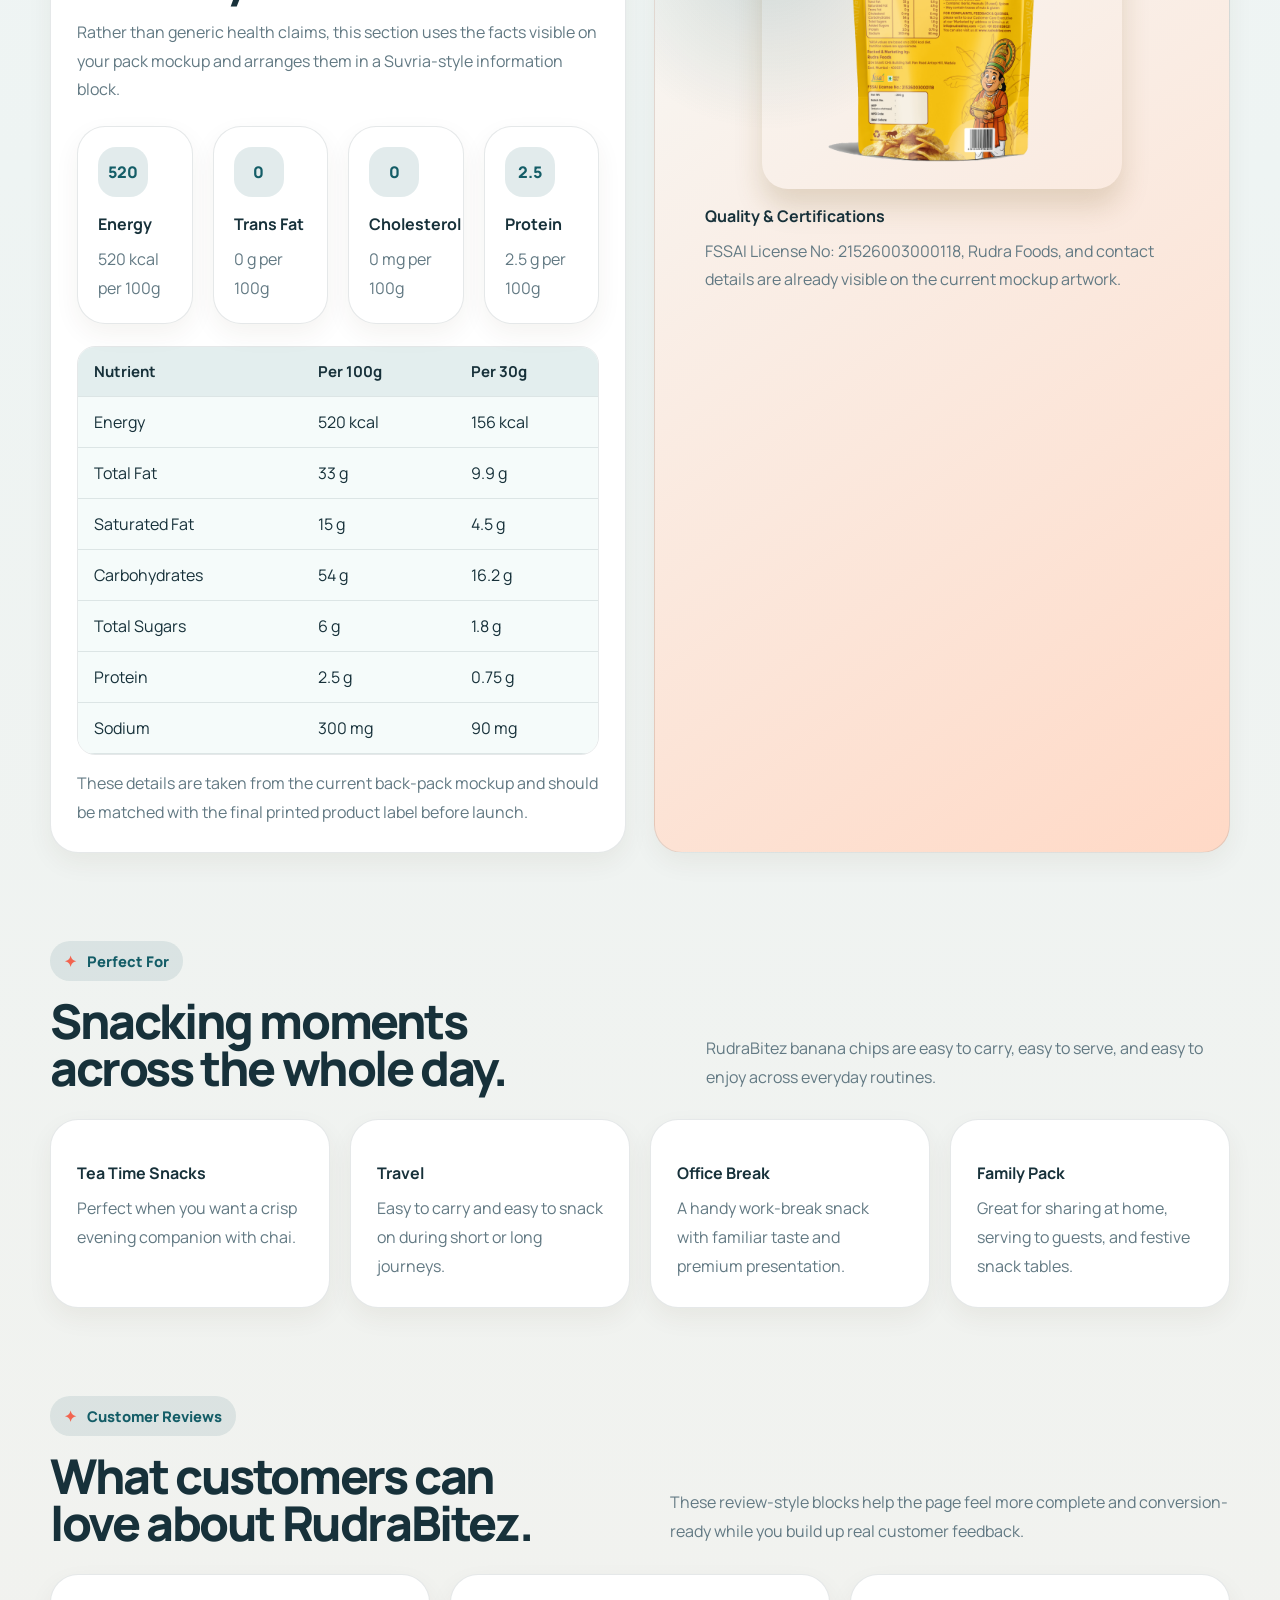
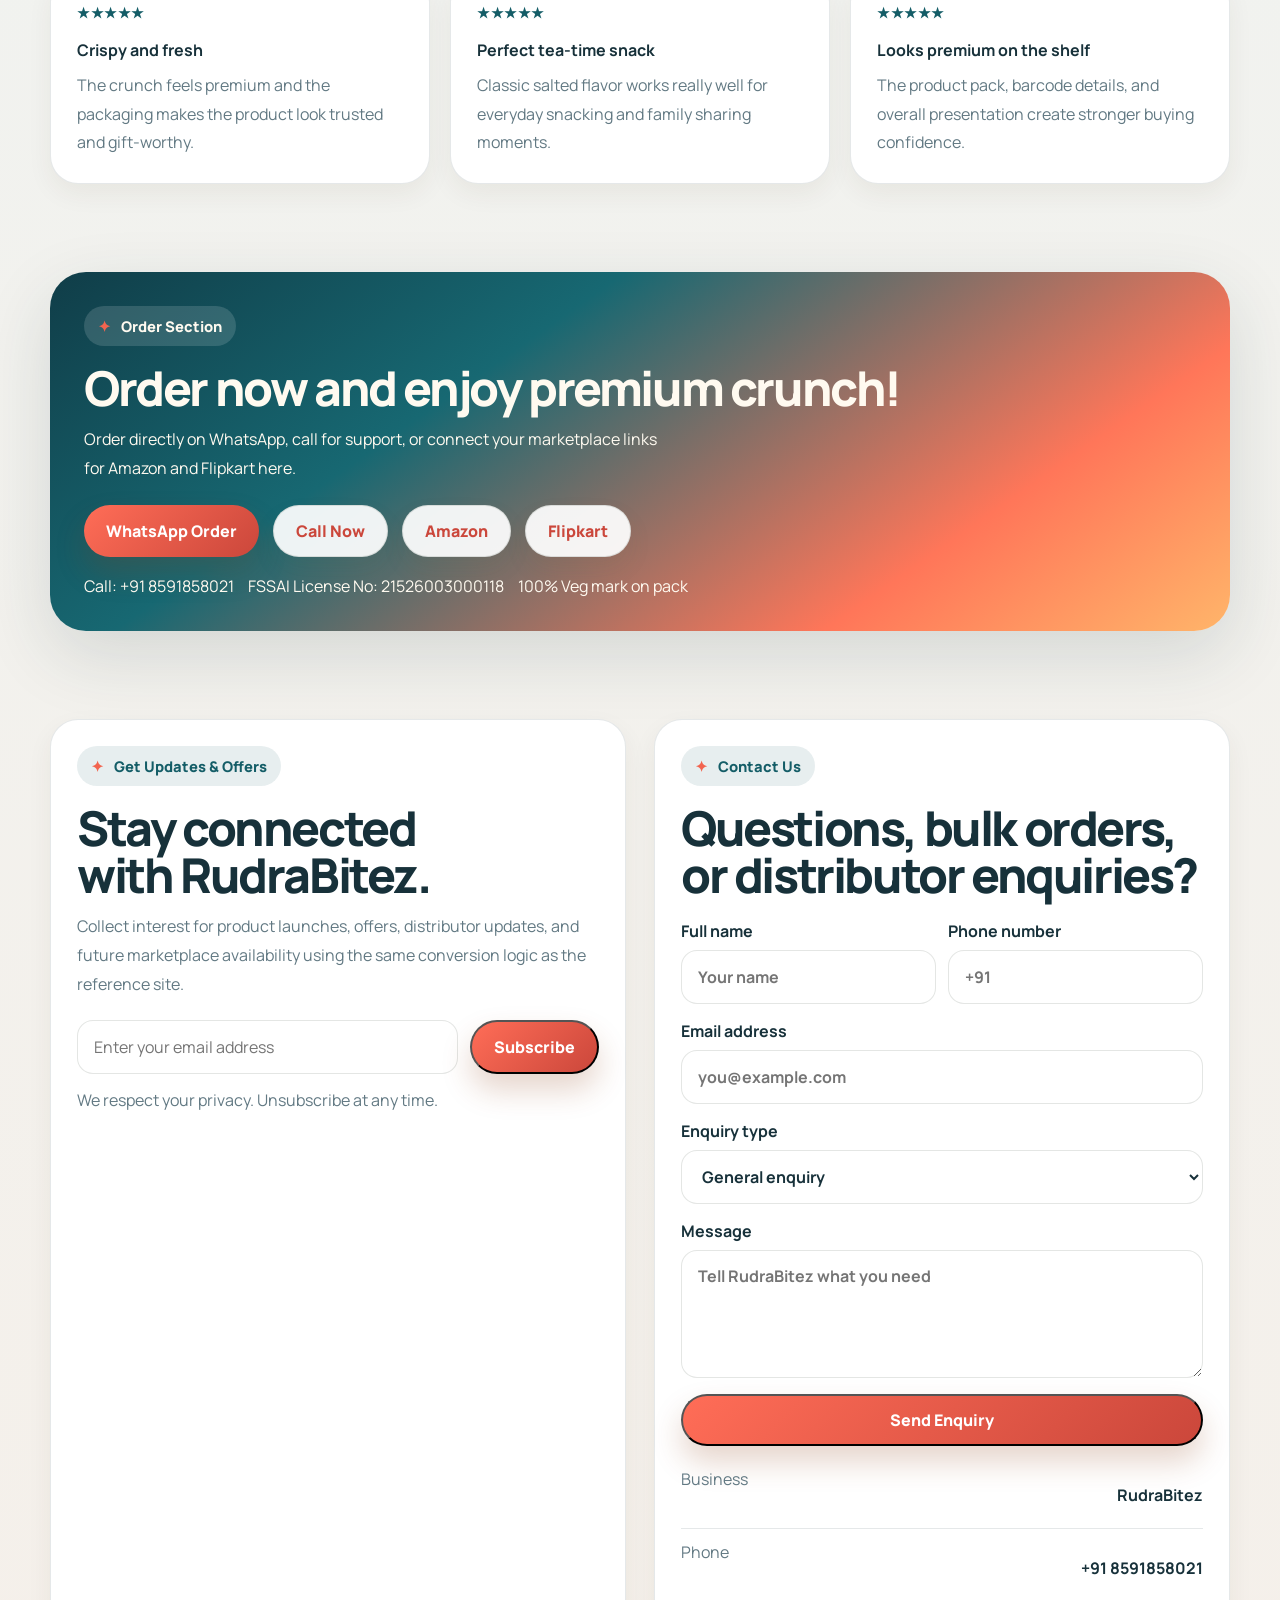
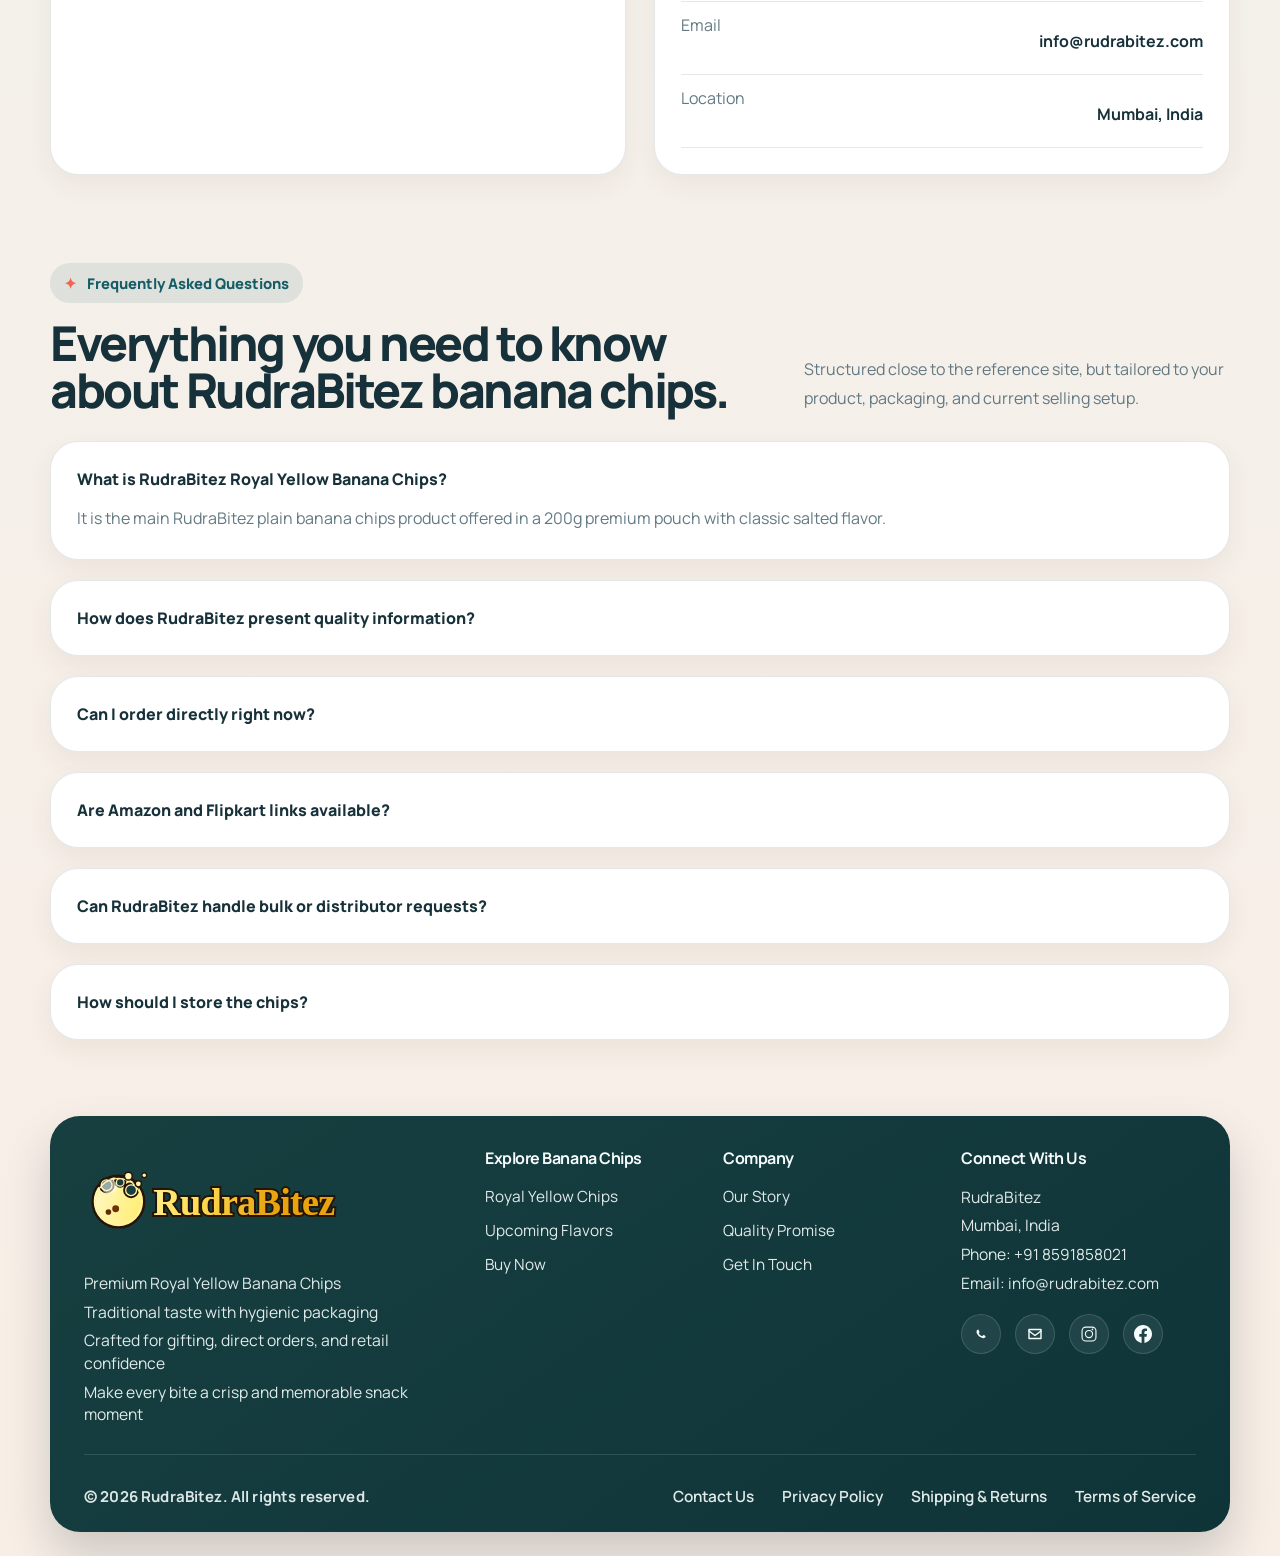
==== commit 2872bbce: "seventh commit" ====
--- a/index.html
+++ b/index.html
@@ -43,12 +43,12 @@
 
 @media (max-width: 768px) {
   .hero-visual {
-    min-height: 520px !important;
+    min-height: 560px !important;
     border-radius: 28px !important;
   }
 
   .hero-slider-track {
-    min-height: 520px !important;
+    min-height: 560px !important;
   }
 
   .hero-slide {
@@ -56,107 +56,117 @@
     inset: 0;
   }
 
-  .hero-mobile-stage {
+  [data-hero-slider] .hero-slide > div {
     position: relative !important;
     display: flex !important;
     align-items: center !important;
     justify-content: center !important;
-    height: 300px !important;
-    margin-top: 95px !important;
-    padding: 0 18px !important;
-  }
-
-  .hero-mobile-stage .hero-left-pack,
-  .hero-mobile-stage .hero-right-pack {
-    width: 24% !important;
-    max-width: 90px !important;
-    max-height: 180px !important;
-    opacity: 0.55 !important;
-  }
-
-  .hero-mobile-stage .hero-left-pack {
-    left: 6% !important;
-  }
-
-  .hero-mobile-stage .hero-right-pack {
-    right: 6% !important;
-  }
-
-  .hero-mobile-stage .hero-main-pack {
-    width: 58% !important;
-    max-width: 210px !important;
-    max-height: 260px !important;
-    transform: scale(1.02) !important;
-  }
-
-  .hero-top-badge {
-    top: 14px !important;
+    height: 292px !important;
+    margin-top: 92px !important;
+    padding: 0 16px !important;
+    overflow: hidden !important;
+  }
+
+  [data-hero-slider] .hero-slide img {
+    width: min(100%, 285px) !important;
+    max-width: 100% !important;
+    max-height: 292px !important;
+    object-fit: contain !important;
+    border-radius: 24px !important;
+  }
+
+  [data-hero-slider] .hero-slide img[src*="IMG_0546"],
+  [data-hero-slider] .hero-slide img[src*="banana-hero-mix-showcase"] {
+    width: calc(100% - 8px) !important;
+    max-width: none !important;
+    max-height: 312px !important;
+    object-fit: cover !important;
+    border-radius: 24px !important;
+  }
+
+  [data-hero-slider] .hero-slide img[src*="banana-mockup-page-1"],
+  [data-hero-slider] .hero-slide img[src*="banana-mockup-page-2"],
+  [data-hero-slider] .hero-slide img[src*="IMG_0547"] {
+    width: min(100%, 292px) !important;
+    max-height: 316px !important;
+  }
+
+  .hero-feature-badge {
+    min-height: 60px !important;
+    padding: 12px 14px !important;
+    border-radius: 18px !important;
+  }
+
+  .hero-feature-badge-top {
+    top: 16px !important;
+    left: 16px !important;
+    right: auto !important;
+    max-width: min(245px, calc(100% - 32px)) !important;
+  }
+
+  .hero-feature-badge-bottom {
+    right: 16px !important;
+    left: auto !important;
+    bottom: 18px !important;
+    max-width: min(230px, calc(100% - 32px)) !important;
+    gap: 10px !important;
+  }
+
+  .hero-feature-badge-icon {
+    width: 40px !important;
+    height: 40px !important;
+    font-size: 1.18rem !important;
+  }
+
+  .hero-feature-badge-copy span {
+    font-size: 0.84rem !important;
+  }
+
+  .hero-feature-badge-copy strong {
+    font-size: 0.98rem !important;
+    line-height: 1.25 !important;
+  }
+
+  .hero-feature-badge-bottom strong {
+    font-size: 1.55rem !important;
+  }
+
+  .hero-feature-badge-bottom span {
+    font-size: 0.8rem !important;
+    line-height: 1.25 !important;
+  }
+
+  .hero-slider-controls {
     left: 14px !important;
     right: 14px !important;
-    max-width: 240px !important;
-    min-height: 58px !important;
-    padding: 12px 14px !important;
-    border-radius: 18px !important;
-  }
-
-  .hero-top-badge .hero-badge-icon {
+    bottom: 92px !important;
+    z-index: 6 !important;
+  }
+
+  .hero-slider-arrow {
     width: 38px !important;
     height: 38px !important;
-    font-size: 1.1rem !important;
-  }
-
-  .hero-top-badge .hero-badge-small {
-    font-size: 0.8rem !important;
-  }
-
-  .hero-top-badge .hero-badge-strong {
-    font-size: 0.95rem !important;
-  }
-
-  .hero-bottom-badge {
-    left: 50% !important;
-    right: auto !important;
-    bottom: 22px !important;
-    transform: translateX(-50%) !important;
-    width: calc(100% - 32px) !important;
-    max-width: 300px !important;
-    min-height: 64px !important;
-    padding: 12px 16px !important;
-    border-radius: 18px !important;
-    justify-content: center !important;
-    text-align: center !important;
-  }
-
-  .hero-bottom-badge strong {
-    font-size: 1.6rem !important;
-  }
-
-  .hero-bottom-badge span {
-    font-size: 0.82rem !important;
-    line-height: 1.25 !important;
-  }
-
-  .hero-slider-controls {
-    left: 12px !important;
-    right: 12px !important;
-    bottom: 92px !important;
-    z-index: 6 !important;
-  }
-
-  .hero-slider-arrow {
-    width: 40px !important;
-    height: 40px !important;
-    font-size: 1.2rem !important;
+    font-size: 1.15rem !important;
   }
 
   .hero-slider-dots {
     padding: 8px 12px !important;
-    gap: 8px !important;
+    gap: 7px !important;
+    transform: scale(0.94);
   }
 }
 @media (max-width: 768px) {
+  .hero-copy {
+    order: 2;
+  }
+
+  .hero-grid {
+    grid-template-columns: 1fr !important;
+    gap: 20px !important;
+  }
+
   .hero-slider-track {
-    min-height: 420px !important;
+    min-height: 560px !important;
   }
 }
 
@@ -271,7 +281,6 @@
   <div class="hero-slider-track" style="position:relative;min-height:620px;">
 
     <!-- Slide 1 -->
-   `
 
     <!-- Slide 2 -->
     <article class="hero-slide" data-hero-slide>
@@ -295,11 +304,44 @@
       </div>
     </article>
 
+    <!-- Slide 4 -->
+    <article class="hero-slide" data-hero-slide>
+      <div style="position:relative;display:flex;align-items:center;justify-content:center;height:520px;margin-top:40px;overflow:visible;">
+        <img
+          src="assets/IMG_0546.PNG"
+          alt="Lifestyle banana chips serving scene"
+          style="width:min(126%,660px);max-height:620px;object-fit:cover;border-radius:30px;box-shadow:0 24px 34px rgba(14,23,18,0.18);"
+        >
+      </div>
+    </article>
+
+    <!-- Slide 5 -->
+    <article class="hero-slide" data-hero-slide>
+      <div style="position:relative;display:flex;align-items:center;justify-content:center;height:520px;margin-top:40px;overflow:visible;">
+        <img
+          src="assets/IMG_0547.PNG"
+          alt="Studio banana chips product shot"
+          style="width:min(118%,560px);max-height:620px;object-fit:contain;filter:drop-shadow(0 24px 34px rgba(14,23,18,0.22));"
+        >
+      </div>
+    </article>
+
+    <!-- Slide 6 -->
+    <article class="hero-slide" data-hero-slide>
+      <div style="position:relative;display:flex;align-items:center;justify-content:center;height:520px;margin-top:40px;overflow:visible;padding:0 18px;">
+        <img
+          src="assets/banana-hero-mix-showcase.png"
+          alt="Mixed RudraBitez hero showcase"
+          style="width:min(132%,720px);max-height:620px;object-fit:cover;border-radius:34px;box-shadow:0 24px 34px rgba(14,23,18,0.18);"
+        >
+      </div>
+    </article>
+
   </div>
 
   <!-- Controls -->
-  <div style="position:absolute;left:16px;right:16px;bottom:16px;z-index:5;display:flex;align-items:center;justify-content:space-between;gap:12px;">
-    <button type="button" data-hero-prev aria-label="Previous slide" style="width:42px;height:42px;border:0;border-radius:999px;background:rgba(255,255,255,0.9);cursor:pointer;font-size:22px;box-shadow:0 12px 20px rgba(12,26,32,0.12);">
+  <div class="hero-slider-controls" style="position:absolute;left:16px;right:16px;bottom:16px;z-index:5;display:flex;align-items:center;justify-content:space-between;gap:12px;">
+    <button class="hero-slider-arrow" type="button" data-hero-prev aria-label="Previous slide" style="width:42px;height:42px;border:0;border-radius:999px;background:rgba(255,255,255,0.9);cursor:pointer;font-size:22px;box-shadow:0 12px 20px rgba(12,26,32,0.12);">
       &#8249;
     </button>
 
@@ -307,23 +349,26 @@
       <button class="hero-slider-dot is-active" type="button" data-hero-dot aria-label="Show slide 1"></button>
       <button class="hero-slider-dot" type="button" data-hero-dot aria-label="Show slide 2"></button>
       <button class="hero-slider-dot" type="button" data-hero-dot aria-label="Show slide 3"></button>
+      <button class="hero-slider-dot" type="button" data-hero-dot aria-label="Show slide 4"></button>
+      <button class="hero-slider-dot" type="button" data-hero-dot aria-label="Show slide 5"></button>
+      <button class="hero-slider-dot" type="button" data-hero-dot aria-label="Show slide 6"></button>
     </div>
 
-    <button type="button" data-hero-next aria-label="Next slide" style="width:42px;height:42px;border:0;border-radius:999px;background:rgba(255,255,255,0.9);cursor:pointer;font-size:22px;box-shadow:0 12px 20px rgba(12,26,32,0.12);">
+    <button class="hero-slider-arrow" type="button" data-hero-next aria-label="Next slide" style="width:42px;height:42px;border:0;border-radius:999px;background:rgba(255,255,255,0.9);cursor:pointer;font-size:22px;box-shadow:0 12px 20px rgba(12,26,32,0.12);">
       &#8250;
     </button>
   </div>
 </div>
 
-    <div style="position:absolute;top:22px;left:22px;z-index:3;display:flex;align-items:center;gap:14px;min-height:76px;padding:14px 20px;border-radius:22px;background:rgba(255,255,255,0.96);border:1px solid rgba(23,49,58,0.08);box-shadow:0 18px 30px rgba(19,34,42,0.14);">
-      <span style="width:46px;height:46px;border-radius:999px;display:inline-flex;align-items:center;justify-content:center;background:#d7f8df;color:#17a34a;font-size:1.45rem;font-weight:800;flex:0 0 auto;">✓</span>
-      <div style="display:grid;gap:4px;">
+    <div class="hero-feature-badge hero-feature-badge-top" style="position:absolute;top:22px;left:22px;z-index:3;display:flex;align-items:center;gap:14px;min-height:76px;padding:14px 20px;border-radius:22px;background:rgba(255,255,255,0.96);border:1px solid rgba(23,49,58,0.08);box-shadow:0 18px 30px rgba(19,34,42,0.14);">
+      <span class="hero-feature-badge-icon" style="width:46px;height:46px;border-radius:999px;display:inline-flex;align-items:center;justify-content:center;background:#d7f8df;color:#17a34a;font-size:1.45rem;font-weight:800;flex:0 0 auto;">✓</span>
+      <div class="hero-feature-badge-copy" style="display:grid;gap:4px;">
         <span style="color:#7a808d;font-size:0.94rem;">Premium Packed</span>
         <strong style="color:#0f1826;font-size:1.05rem;">Fresh &amp; Crispy</strong>
       </div>
     </div>
 
-    <div style="position:absolute;right:22px;bottom:22px;z-index:3;display:flex;align-items:center;gap:12px;max-width:240px;min-height:76px;padding:14px 20px;border-radius:22px;background:rgba(255,255,255,0.96);border:1px solid rgba(23,49,58,0.08);box-shadow:0 18px 30px rgba(19,34,42,0.14);">
+    <div class="hero-feature-badge hero-feature-badge-bottom" style="position:absolute;right:22px;bottom:22px;z-index:3;display:flex;align-items:center;gap:12px;max-width:240px;min-height:76px;padding:14px 20px;border-radius:22px;background:rgba(255,255,255,0.96);border:1px solid rgba(23,49,58,0.08);box-shadow:0 18px 30px rgba(19,34,42,0.14);">
       <strong style="color:#d17016;font-size:2rem;line-height:0.95;">97%</strong>
       <span style="color:#0f1826;font-size:0.95rem;font-weight:700;line-height:1.35;">Choose RudraBitez again &amp; again</span>
     </div>
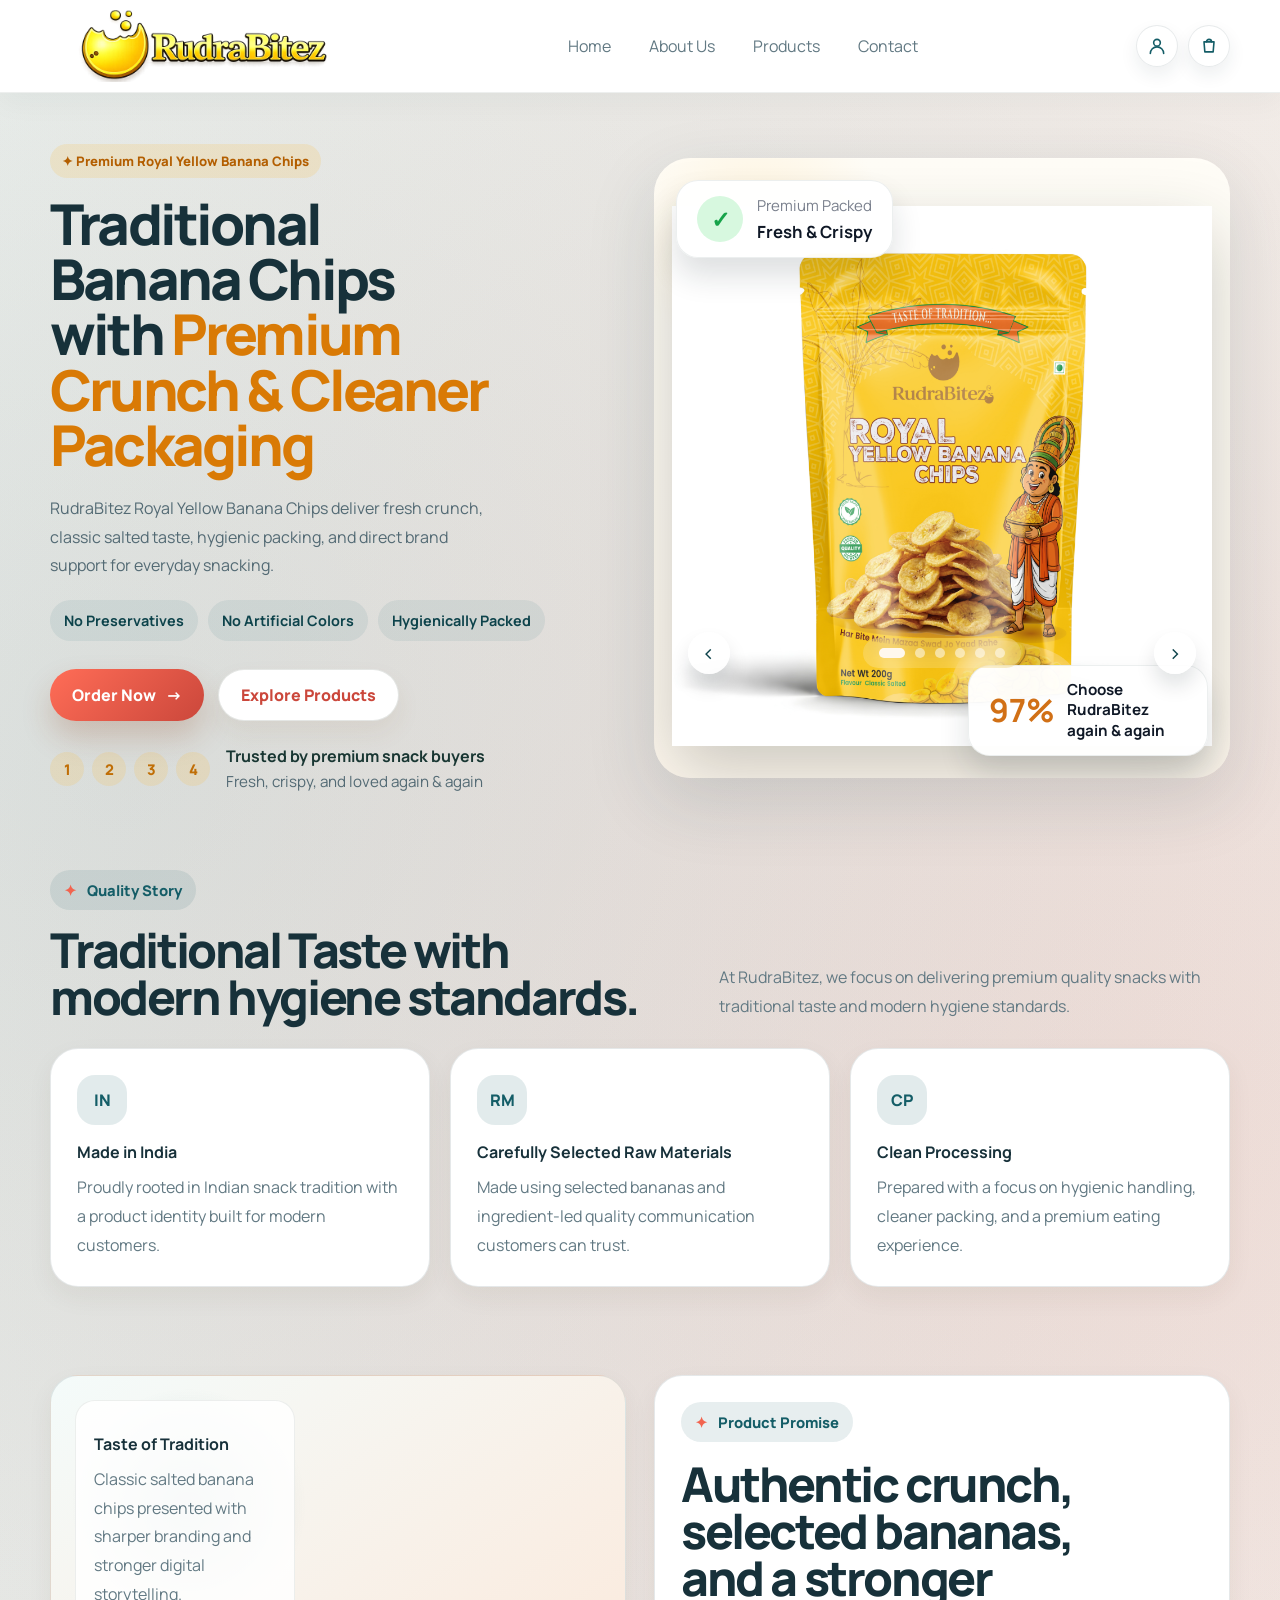
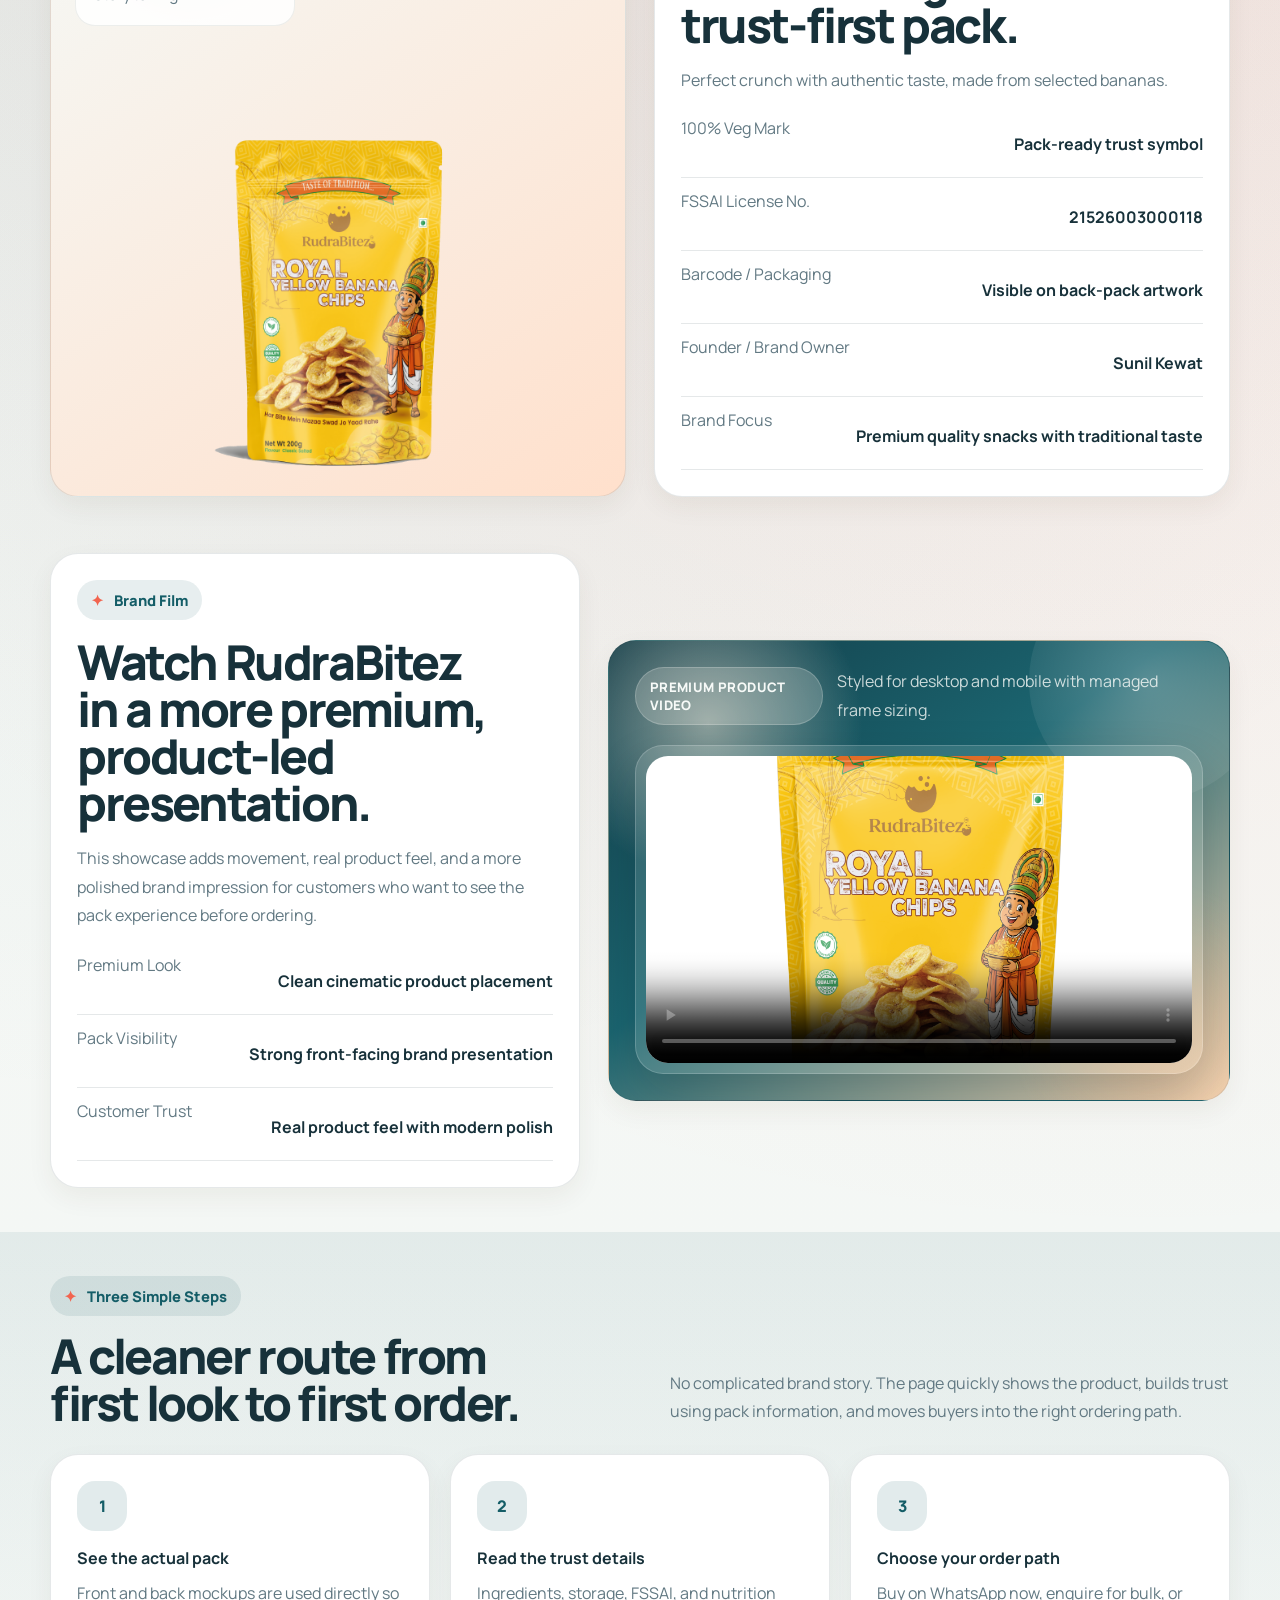
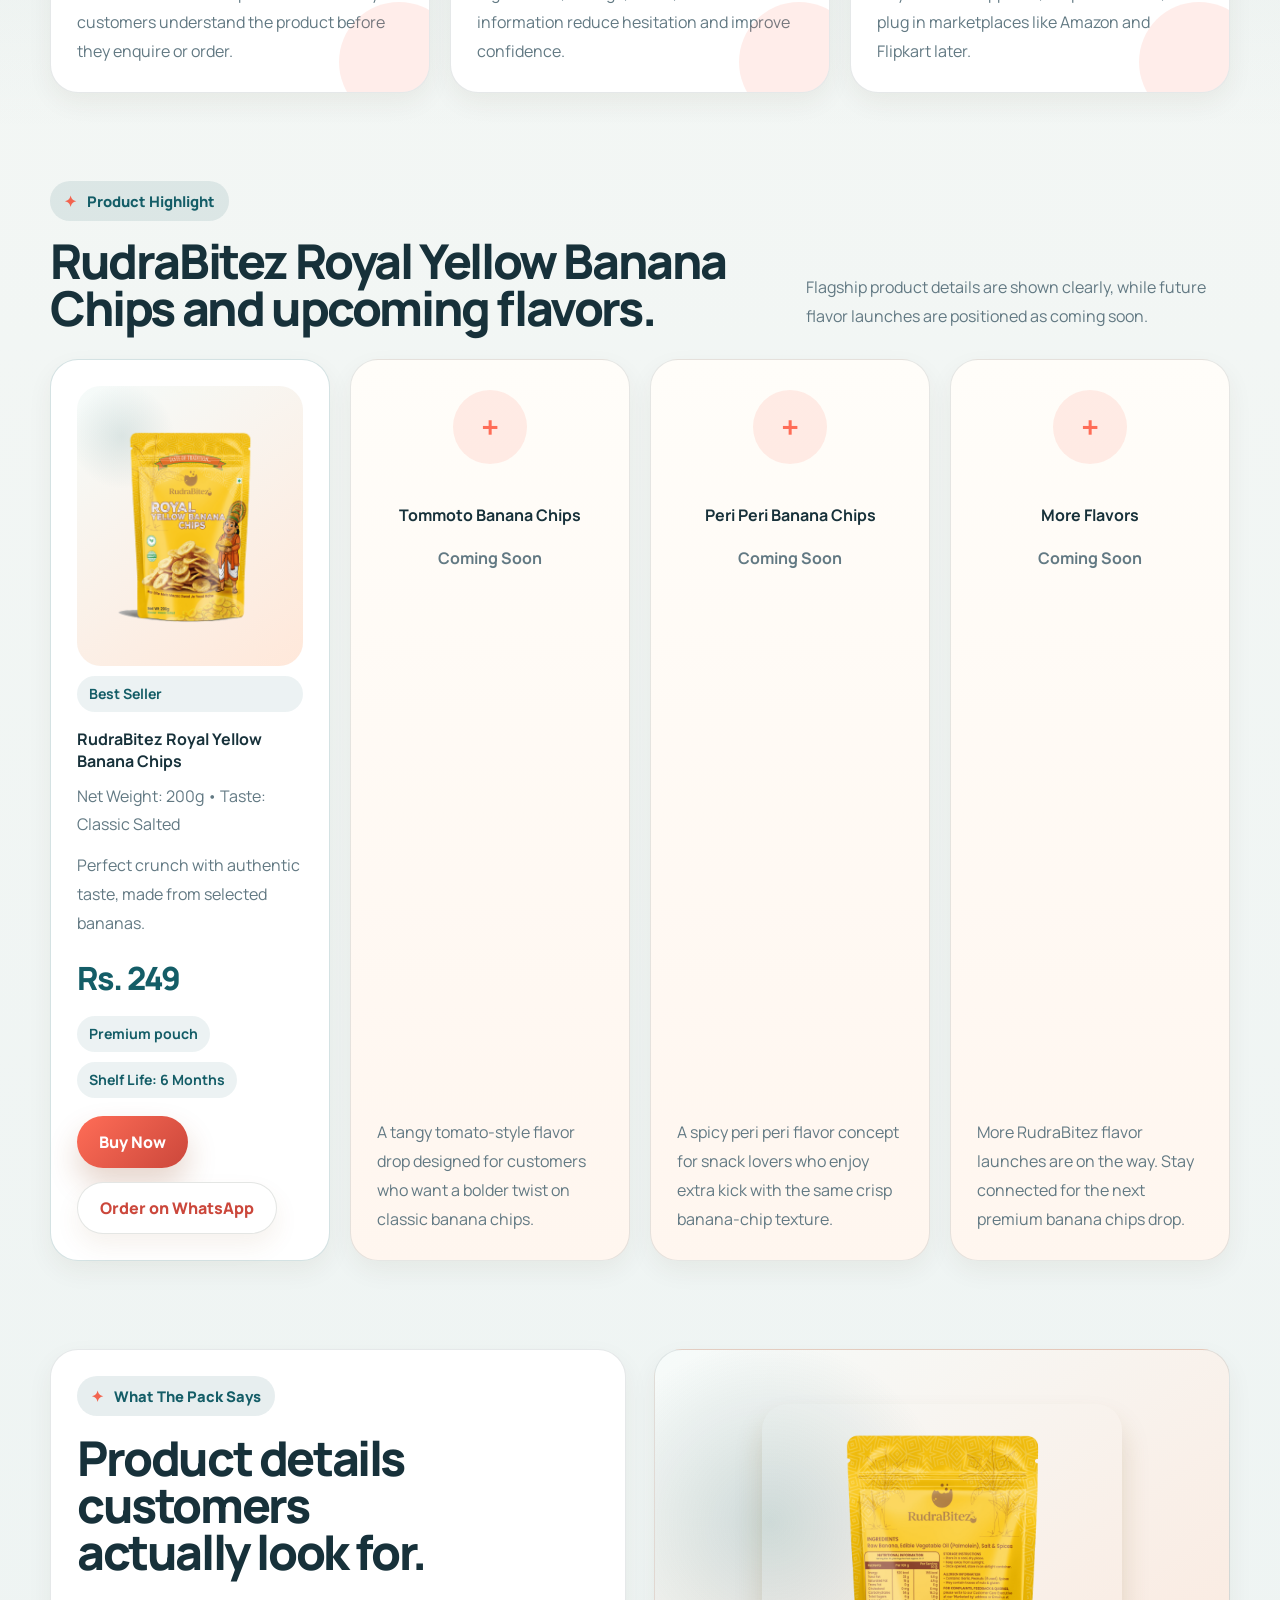
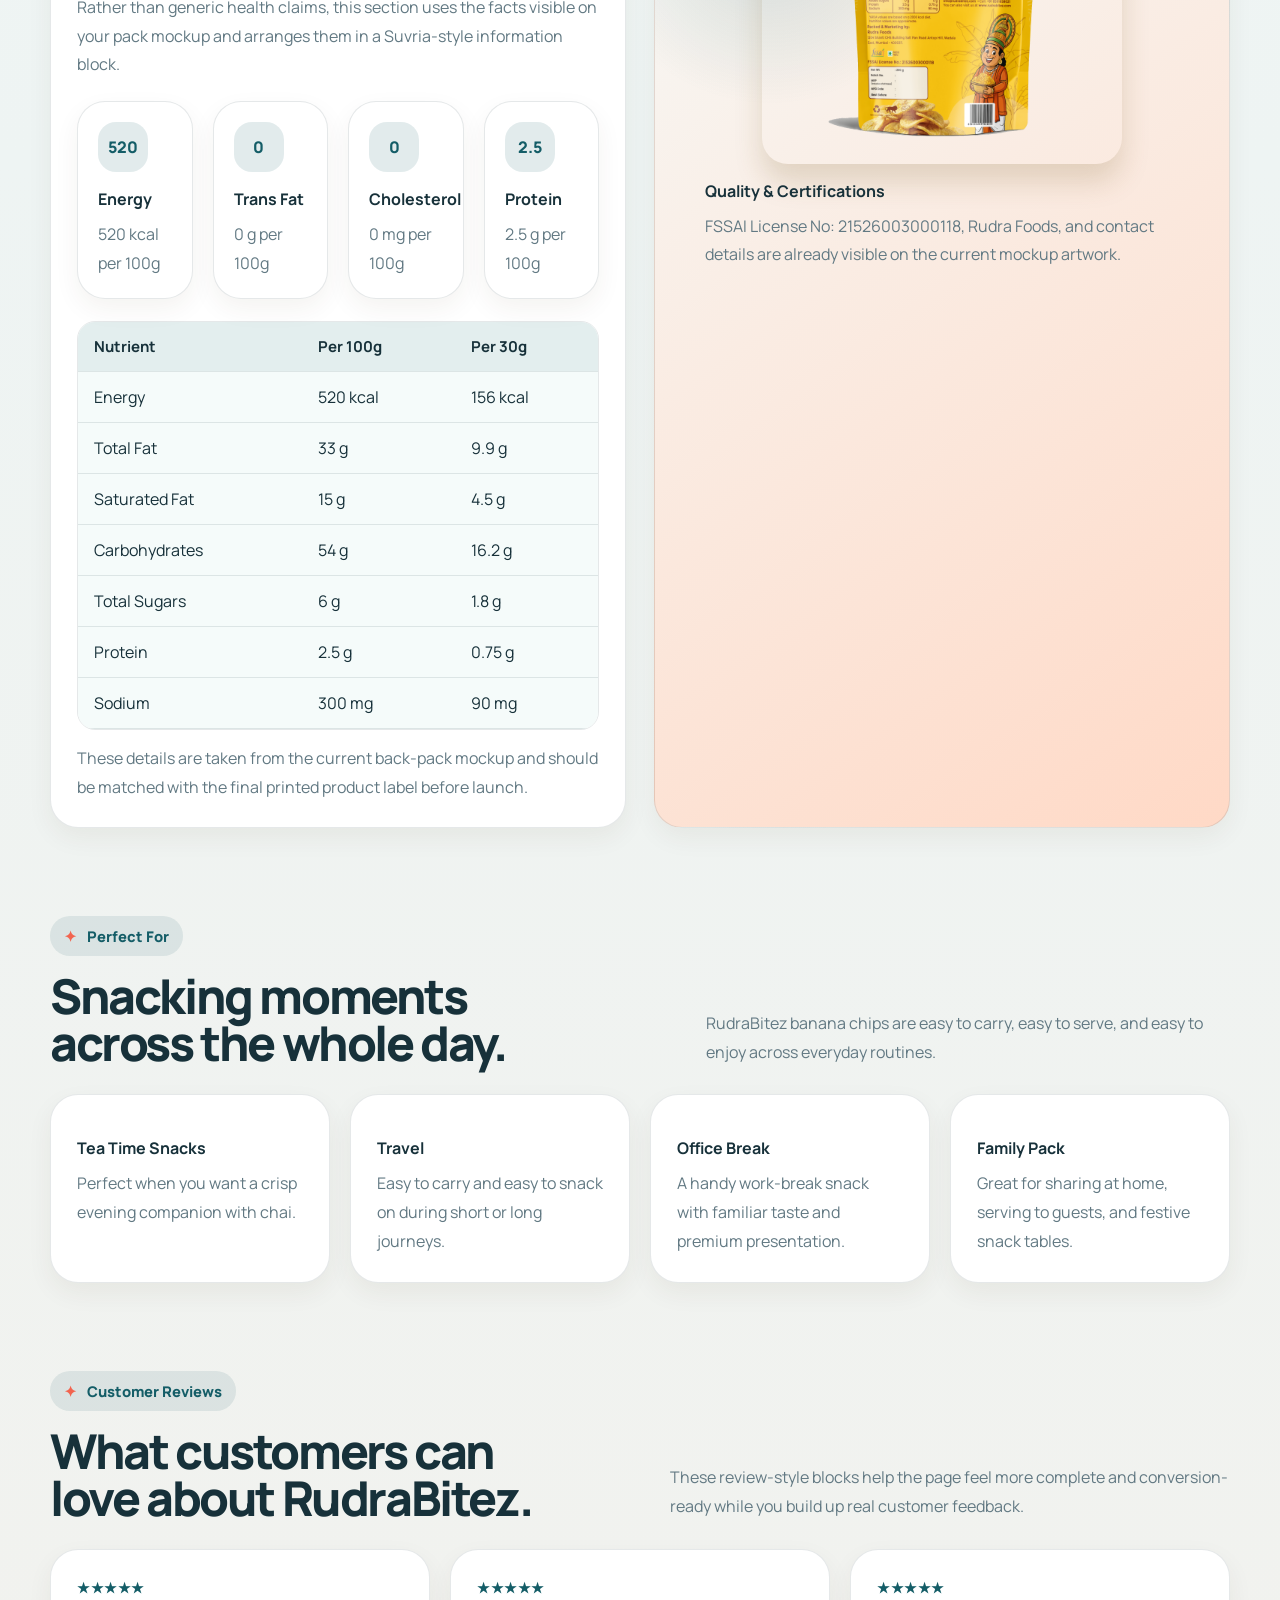
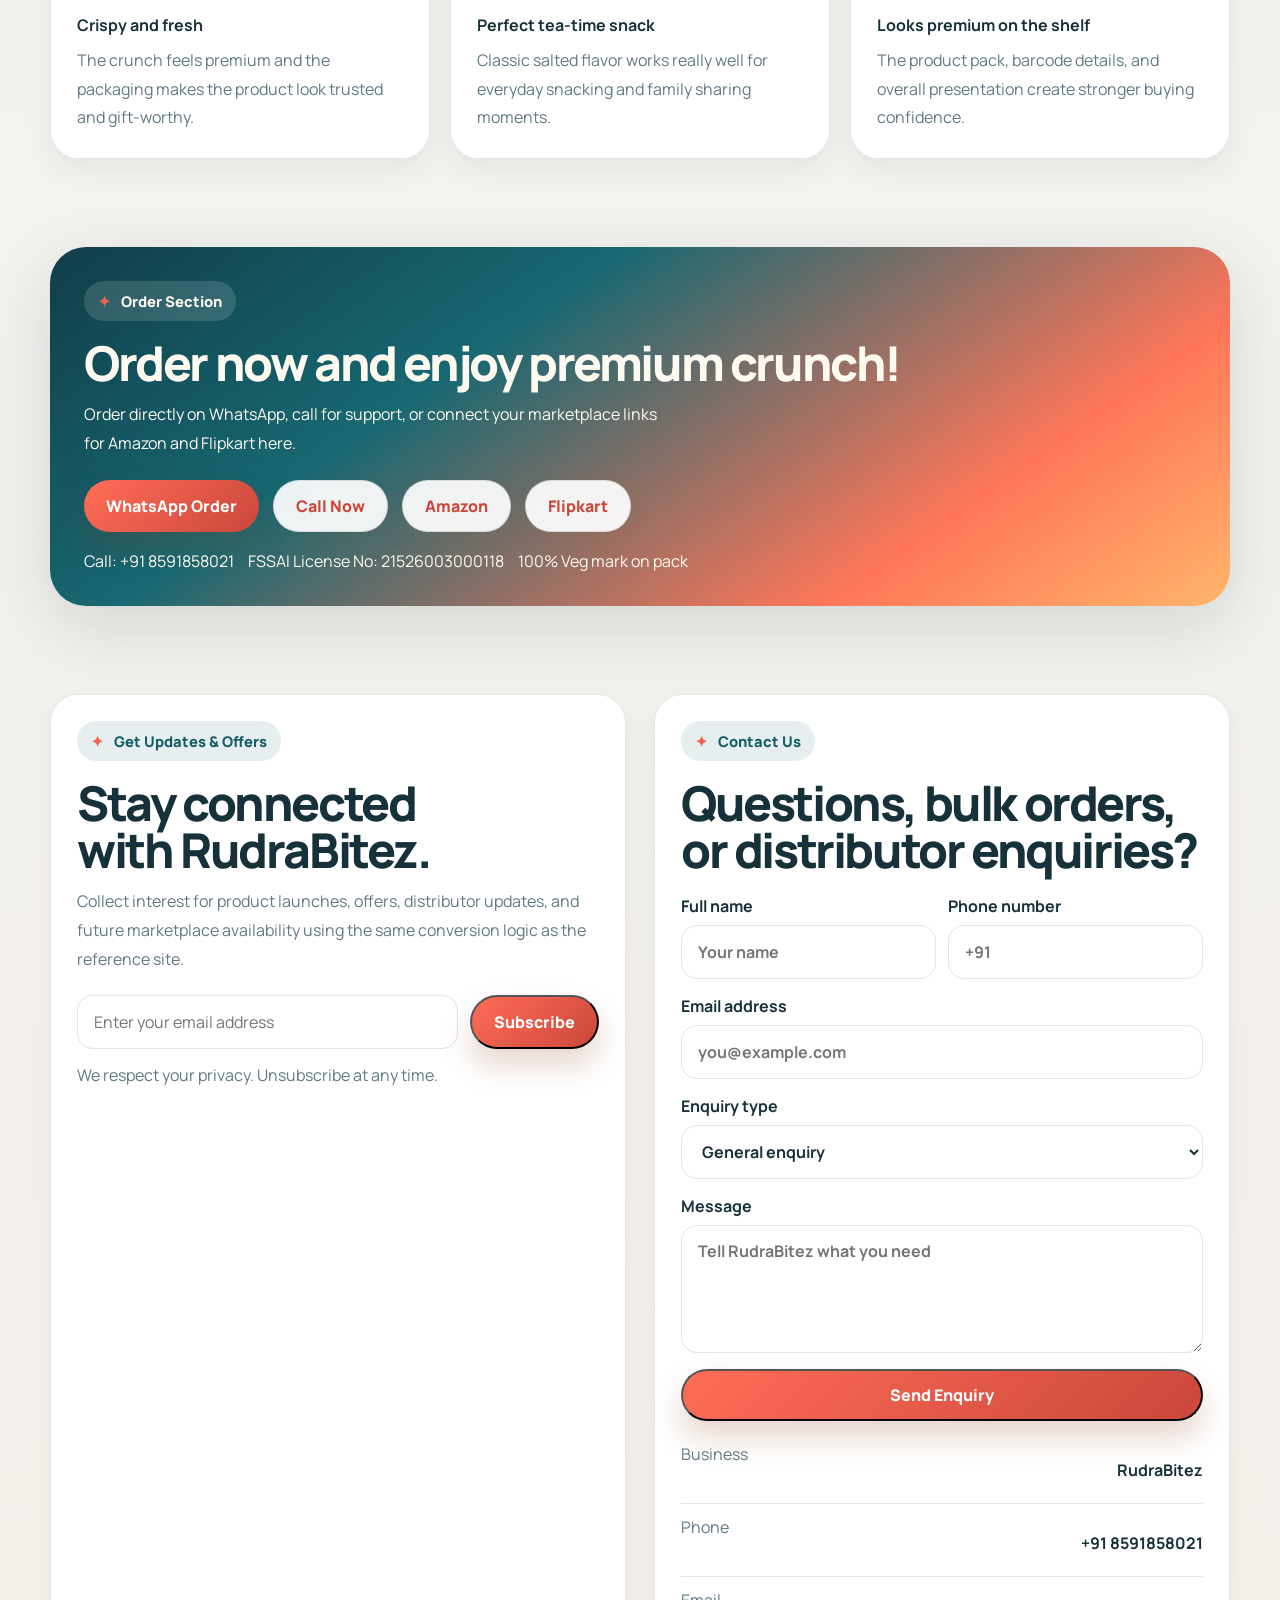
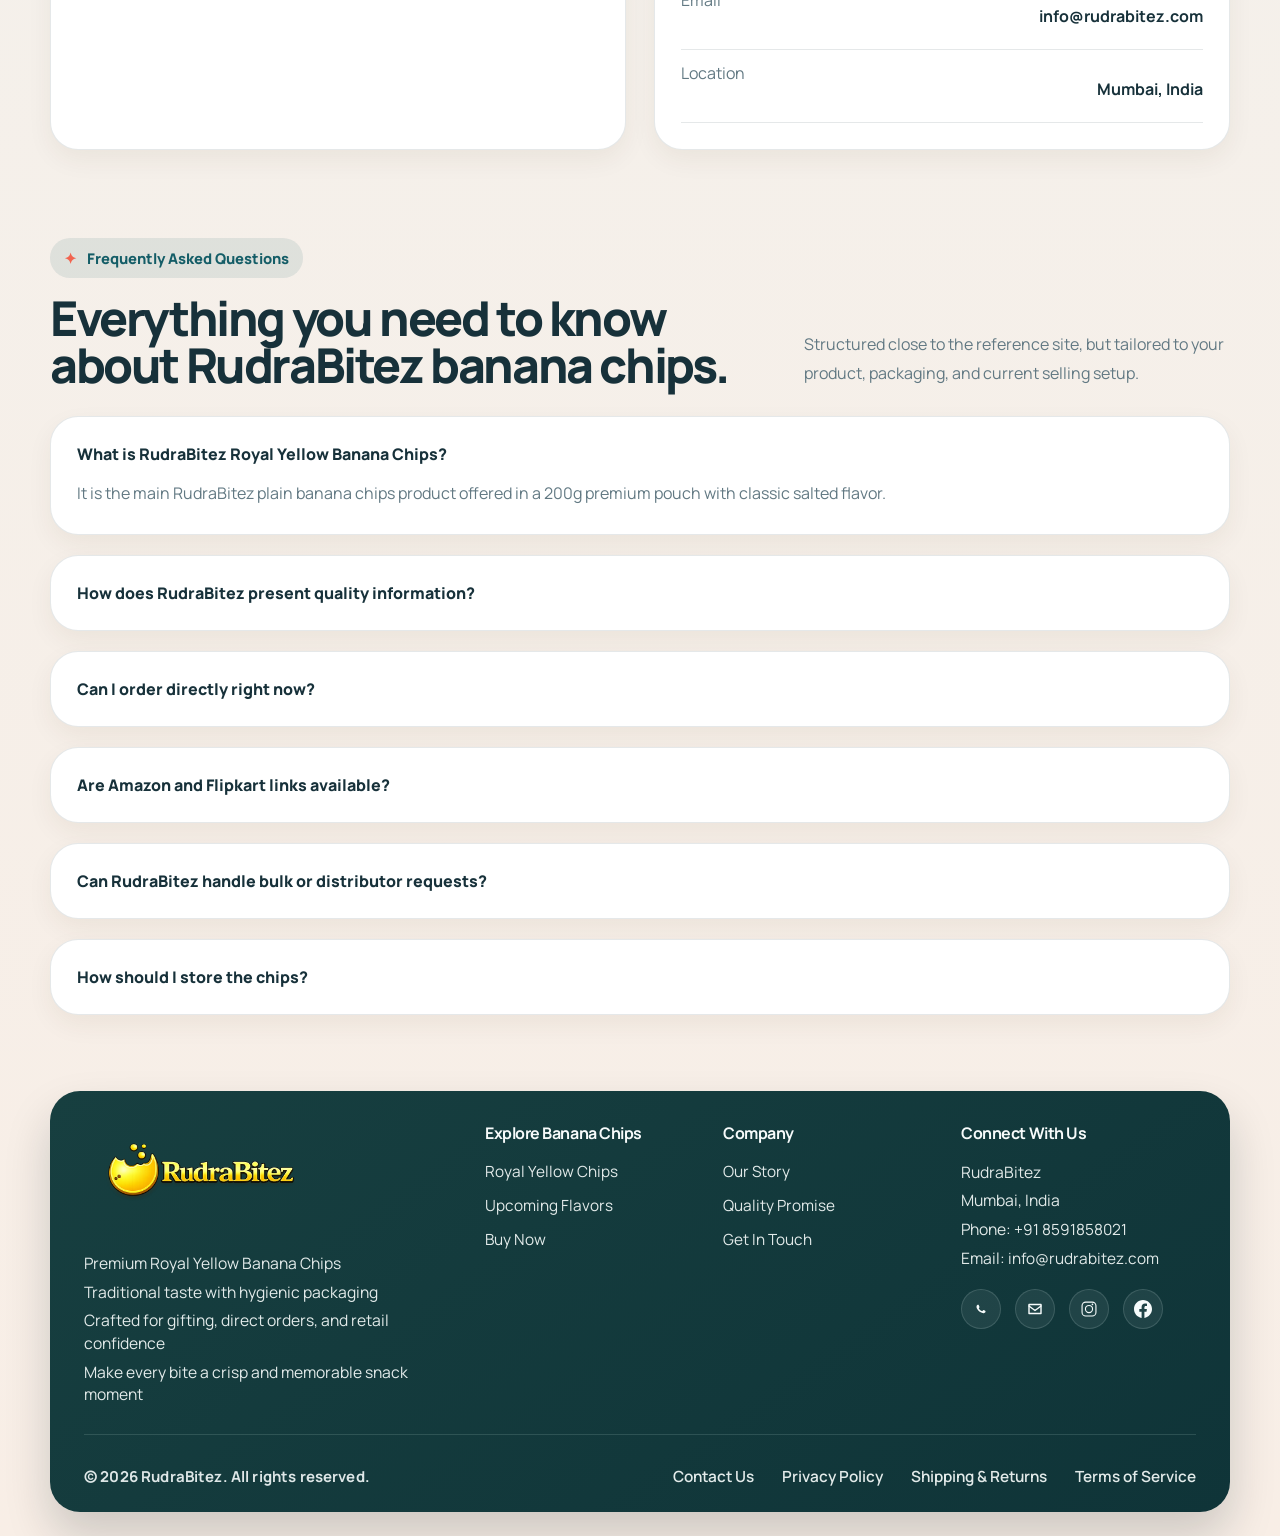
==== commit 18bab758: "seventh commit" ====
--- a/index.html
+++ b/index.html
@@ -3,11 +3,61 @@
 <head>
   <meta charset="UTF-8">
   <meta name="viewport" content="width=device-width, initial-scale=1.0">
-  <title>RudraBitez | Royal Yellow Banana Chips</title>
-  <meta name="description" content="RudraBitez Royal Yellow Banana Chips with premium pouch packaging, classic salted taste, and direct order support.">
+  <title>RudraBitez Royal Yellow Banana Chips | Premium Banana Chips in Mumbai</title>
+  <meta name="description" content="Buy RudraBitez Royal Yellow Banana Chips online. Fresh, crispy, classic salted banana chips in a premium 200g pouch with hygienic packaging and WhatsApp ordering.">
+  <meta name="keywords" content="RudraBitez, banana chips, royal yellow banana chips, classic salted banana chips, premium banana chips, banana chips Mumbai, buy banana chips online, hygienic snack packaging">
+  <meta name="author" content="RudraBitez">
+  <meta name="robots" content="index, follow">
+  <meta name="theme-color" content="#0f4b4a">
+  <link rel="canonical" href="https://www.rudrabitez.com/">
+  <link rel="icon" type="image/png" href="assets/IMG_0197.PNG">
+  <link rel="apple-touch-icon" href="assets/IMG_0197.PNG">
+  <meta property="og:type" content="website">
+  <meta property="og:title" content="RudraBitez Royal Yellow Banana Chips | Premium Banana Chips">
+  <meta property="og:description" content="Fresh, crispy and hygienically packed Royal Yellow Banana Chips from RudraBitez. Order online or on WhatsApp.">
+  <meta property="og:url" content="https://www.rudrabitez.com/">
+  <meta property="og:site_name" content="RudraBitez">
+  <meta property="og:locale" content="en_IN">
+  <meta property="og:image" content="https://www.rudrabitez.com/assets/IMG_0546.PNG">
+  <meta property="og:image:alt" content="RudraBitez Royal Yellow Banana Chips lifestyle serving image">
+  <meta name="twitter:card" content="summary_large_image">
+  <meta name="twitter:title" content="RudraBitez Royal Yellow Banana Chips | Premium Banana Chips">
+  <meta name="twitter:description" content="Fresh, crispy and hygienically packed Royal Yellow Banana Chips from RudraBitez.">
+  <meta name="twitter:image" content="https://www.rudrabitez.com/assets/IMG_0546.PNG">
   <link rel="stylesheet" href="styles.css">
   <link rel="stylesheet" href="mobile-fixes.css">
   <script src="site.js" defer></script>
+  <script type="application/ld+json">
+  {
+    "@context": "https://schema.org",
+    "@type": "Organization",
+    "name": "RudraBitez",
+    "alternateName": "Rudra Foods",
+    "url": "https://www.rudrabitez.com/",
+    "logo": "https://www.rudrabitez.com/assets/IMG_0197.PNG",
+    "image": "https://www.rudrabitez.com/assets/IMG_0546.PNG",
+    "description": "RudraBitez offers premium quality traditional banana chips with hygienic packaging and direct ordering support.",
+    "email": "info@rudrabitez.com",
+    "telephone": "+91 8591858021",
+    "address": {
+      "@type": "PostalAddress",
+      "addressLocality": "Mumbai",
+      "addressRegion": "Maharashtra",
+      "addressCountry": "IN"
+    },
+    "sameAs": [
+      "https://wa.me/918591858021"
+    ]
+  }
+  </script>
+  <script type="application/ld+json">
+  {
+    "@context": "https://schema.org",
+    "@type": "WebSite",
+    "name": "RudraBitez",
+    "url": "https://www.rudrabitez.com/"
+  }
+  </script>
   <style>
    
 .hero-slide {
@@ -182,18 +232,8 @@
           <span></span>
         </button>
       <a class="brand" href="#top" aria-label="RudraBitez home">
-  <!-- <img src="images/logo.png" alt="RudraBitez Logo" class="brand-logo"> -->
-  <span class="brand-name">RudraBitez</span>
-</a>
-          <span class="brand-mark" aria-hidden="true">
-            <svg viewBox="0 0 32 32" fill="none">
-              <circle cx="10.5" cy="10.5" r="5.5" stroke="currentColor" stroke-width="2"></circle>
-              <path d="M19 21c3.2-5.3 7.1-7.7 11-7-1.2 3.9-4.8 8.1-11 7Z" fill="currentColor"></path>
-              <path d="M15.5 18.5c3-4.6 2.7-9.1-1-13.5-2 4.3-1.8 8.6 1 13.5Z" fill="currentColor" opacity=".75"></path>
-            </svg>
-          </span>
-          <span class="brand-name">RudraBitez</span>
-        </a> 
+        <img class="brand-logo-image" src="assets/IMG_0197.PNG" alt="RudraBitez">
+      </a>
         <nav class="nav-links" id="primary-nav" aria-label="Primary navigation">
           <a href="#top">Home</a>
           <a href="#about">About Us</a>
@@ -303,7 +343,15 @@
         >
       </div>
     </article>
-
+  <article class="hero-slide" data-hero-slide>
+      <div style="position:relative;display:flex;align-items:center;justify-content:center;height:520px;margin-top:40px;overflow:visible;">
+        <img
+          src="assets/IMG_0547-transparent.png"
+          alt="Studio banana chips product shot"
+          style="width:min(118%,560px);max-height:620px;object-fit:contain;filter:drop-shadow(0 24px 34px rgba(14,23,18,0.22));"
+        >
+      </div>
+    </article>
     <!-- Slide 4 -->
     <article class="hero-slide" data-hero-slide>
       <div style="position:relative;display:flex;align-items:center;justify-content:center;height:520px;margin-top:40px;overflow:visible;">
@@ -316,26 +364,10 @@
     </article>
 
     <!-- Slide 5 -->
-    <article class="hero-slide" data-hero-slide>
-      <div style="position:relative;display:flex;align-items:center;justify-content:center;height:520px;margin-top:40px;overflow:visible;">
-        <img
-          src="assets/IMG_0547.PNG"
-          alt="Studio banana chips product shot"
-          style="width:min(118%,560px);max-height:620px;object-fit:contain;filter:drop-shadow(0 24px 34px rgba(14,23,18,0.22));"
-        >
-      </div>
-    </article>
+  
 
     <!-- Slide 6 -->
-    <article class="hero-slide" data-hero-slide>
-      <div style="position:relative;display:flex;align-items:center;justify-content:center;height:520px;margin-top:40px;overflow:visible;padding:0 18px;">
-        <img
-          src="assets/banana-hero-mix-showcase.png"
-          alt="Mixed RudraBitez hero showcase"
-          style="width:min(132%,720px);max-height:620px;object-fit:cover;border-radius:34px;box-shadow:0 24px 34px rgba(14,23,18,0.18);"
-        >
-      </div>
-    </article>
+    
 
   </div>
 
@@ -806,7 +838,7 @@
       <div class="container footer-compact-wrap">
         <div class="footer-rich-top">
           <div class="footer-brand-block">
-            <a class="footer-brandmark" href="#top">RudraBitez<sup>TM</sup></a>
+            <a class="footer-brandmark" href="#top"><img class="footer-brand-logo-image" src="assets/IMG_0197.PNG" alt="RudraBitez"></a>
             <div class="footer-brand-copy">
               <p>Premium Royal Yellow Banana Chips</p>
               <p>Traditional taste with hygienic packaging</p>
@@ -826,7 +858,7 @@
             <h3 class="footer-col-title">Company</h3>
             <nav class="footer-rich-list" aria-label="Company links">
               <a href="#about">Our Story</a>
-              <a href="product.html">Quality Promise</a>
+              <a href="products.html">Quality Promise</a>
               <a href="#contact">Get In Touch</a>
             </nav>
           </div>
--- a/styles.css
+++ b/styles.css
@@ -20,20 +20,16 @@
   --radius-lg: 28px;
   --radius-md: 20px;
   --radius-sm: 16px;
-  /* Paste your final logo URL/path in the variable below */
-  --brand-logo-url: url("assets/rudrabitez-lockup.svg");
-  --brand-logo-width: clamp(300px, 21vw, 400px);
-  --brand-logo-height: 82px;
-  --brand-logo-fit: contain;
-  --brand-logo-mobile-width: 178px;
-  --brand-logo-mobile-height: 46px;
-  --brand-logo-mobile-fit: contain;
+  --header-offset: 90px;
+  --header-offset-mobile: 84px;
+  --brand-logo-width: clamp(300px, 20vw, 380px);
+  --brand-logo-height: 72px;
+  --brand-logo-mobile-width: 205px;
+  --brand-logo-mobile-height: 50px;
   --footer-logo-width: clamp(300px, 22vw, 420px);
   --footer-logo-height: 104px;
-  --footer-logo-fit: contain;
   --footer-logo-mobile-width: 230px;
   --footer-logo-mobile-height: 68px;
-  --footer-logo-mobile-fit: contain;
 }
 
 * {
@@ -73,6 +69,7 @@
 
 .page-shell {
   min-height: 100vh;
+  padding-top: var(--header-offset);
 }
 
 .container {
@@ -81,13 +78,23 @@
 }
 
 .site-header {
-  position: sticky;
+  position: fixed;
   top: 0;
-  z-index: 20;
+  left: 0;
+  right: 0;
+  width: 100%;
+  z-index: 1000;
   background: var(--nav-surface);
   backdrop-filter: none;
   border-bottom: 1px solid rgba(32, 50, 38, 0.08);
   box-shadow: 0 10px 26px rgba(23, 49, 58, 0.04);
+  transition: box-shadow 0.24s ease, background 0.24s ease, border-color 0.24s ease;
+}
+
+.site-header.is-scrolled {
+  background: rgba(255, 255, 255, 0.96);
+  border-bottom-color: rgba(23, 49, 58, 0.1);
+  box-shadow: 0 16px 32px rgba(23, 49, 58, 0.08);
 }
 
 .nav {
@@ -95,7 +102,7 @@
   grid-template-columns: auto 1fr auto;
   align-items: center;
   gap: 20px;
-  padding: 16px 0;
+  padding: 10px 0;
 }
 
 .nav-toggle {
@@ -135,25 +142,24 @@
 }
 
 .brand {
-  display: inline-block;
+  display: inline-flex;
+  align-items: center;
   width: var(--brand-logo-width);
   min-width: 0;
   height: var(--brand-logo-height);
   flex: 0 0 auto;
-  background-image: var(--brand-logo-url);
-  background-repeat: no-repeat;
-  background-position: left center;
-  background-size: var(--brand-logo-fit);
   vertical-align: middle;
   overflow: hidden;
 }
 
-.brand-mark {
-  display: none !important;
-}
-
-.brand-name {
-  display: none !important;
+.brand-logo-image {
+    margin-top: 15px;
+    width: 100%;
+    height: 100%;
+    object-fit: contain;
+    object-position: left center;
+    transform: scale(2.80);
+    transform-origin: left center;
 }
 
 .nav-links,
@@ -1397,24 +1403,21 @@
 }
 
 .footer-brandmark {
-  display: block;
+  display: inline-flex;
+  align-items: center;
   width: var(--footer-logo-width);
   height: var(--footer-logo-height);
-  background-image: var(--brand-logo-url);
-  background-repeat: no-repeat;
-  background-position: left center;
-  background-size: var(--footer-logo-fit);
   text-decoration: none;
-  color: transparent;
-  font-size: 0;
-  line-height: 0;
   overflow: hidden;
-  white-space: nowrap;
-  text-indent: -9999px;
-}
-
-.footer-brandmark sup {
-  display: none;
+}
+
+.footer-brand-logo-image {
+   width: 18vw;        /* screen ke hisaab se adjust */
+    max-width: 260px;   /* max limit */
+    min-width: 160px;   /* chhote screen pe bhi visible */
+    height: auto;
+    object-fit: contain;
+    object-position: left center;
 }
 
 .footer-brand-copy {
@@ -2709,8 +2712,11 @@
 }
 
 @media (max-width: 760px) {
+  .page-shell {
+    padding-top: var(--header-offset-mobile);
+  }
+
   .site-header {
-    position: sticky;
     top: 0;
   }
 
@@ -2744,8 +2750,6 @@
     height: var(--brand-logo-mobile-height);
     min-width: 0;
     justify-self: center;
-    background-position: center center;
-    background-size: var(--brand-logo-mobile-fit);
   }
 
   .hero {
@@ -3597,7 +3601,6 @@
   .footer-brandmark {
     width: min(100%, var(--footer-logo-mobile-width));
     height: var(--footer-logo-mobile-height);
-    background-size: var(--footer-logo-mobile-fit);
   }
 
   .footer-social {
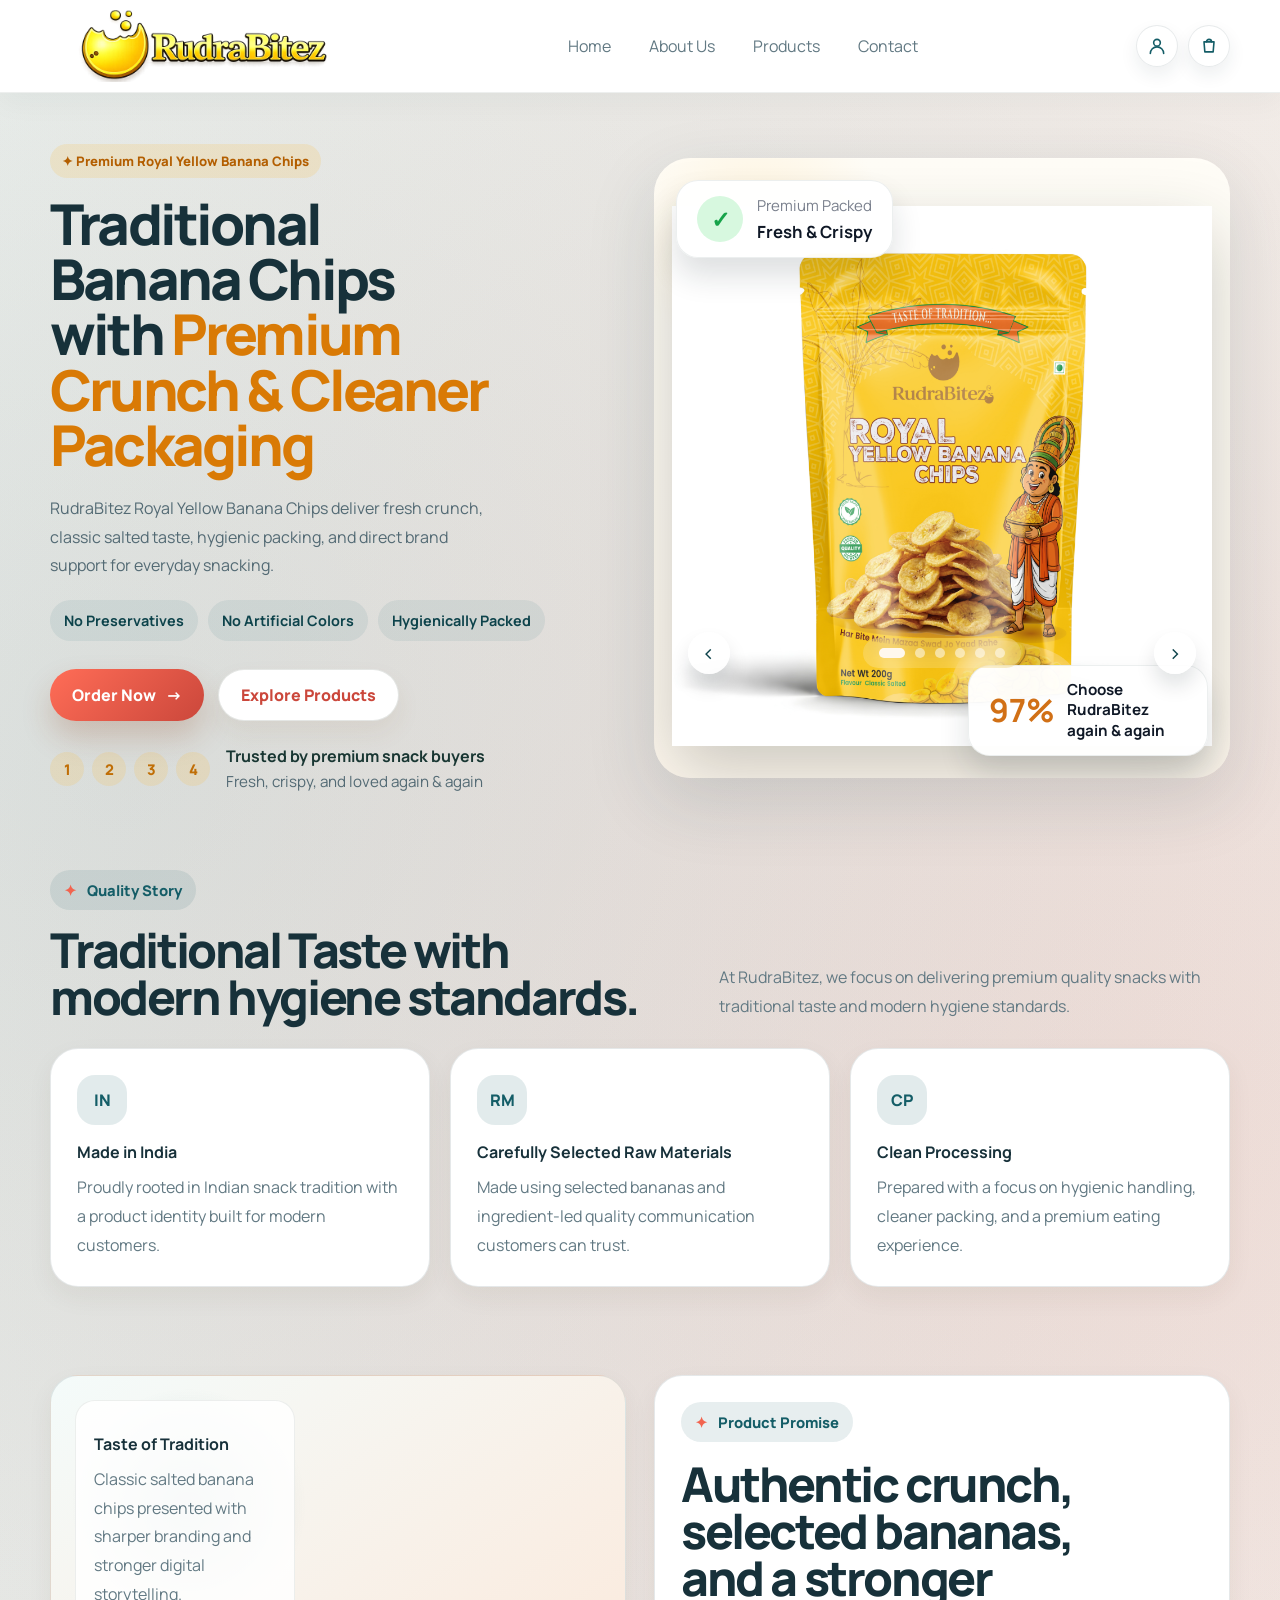
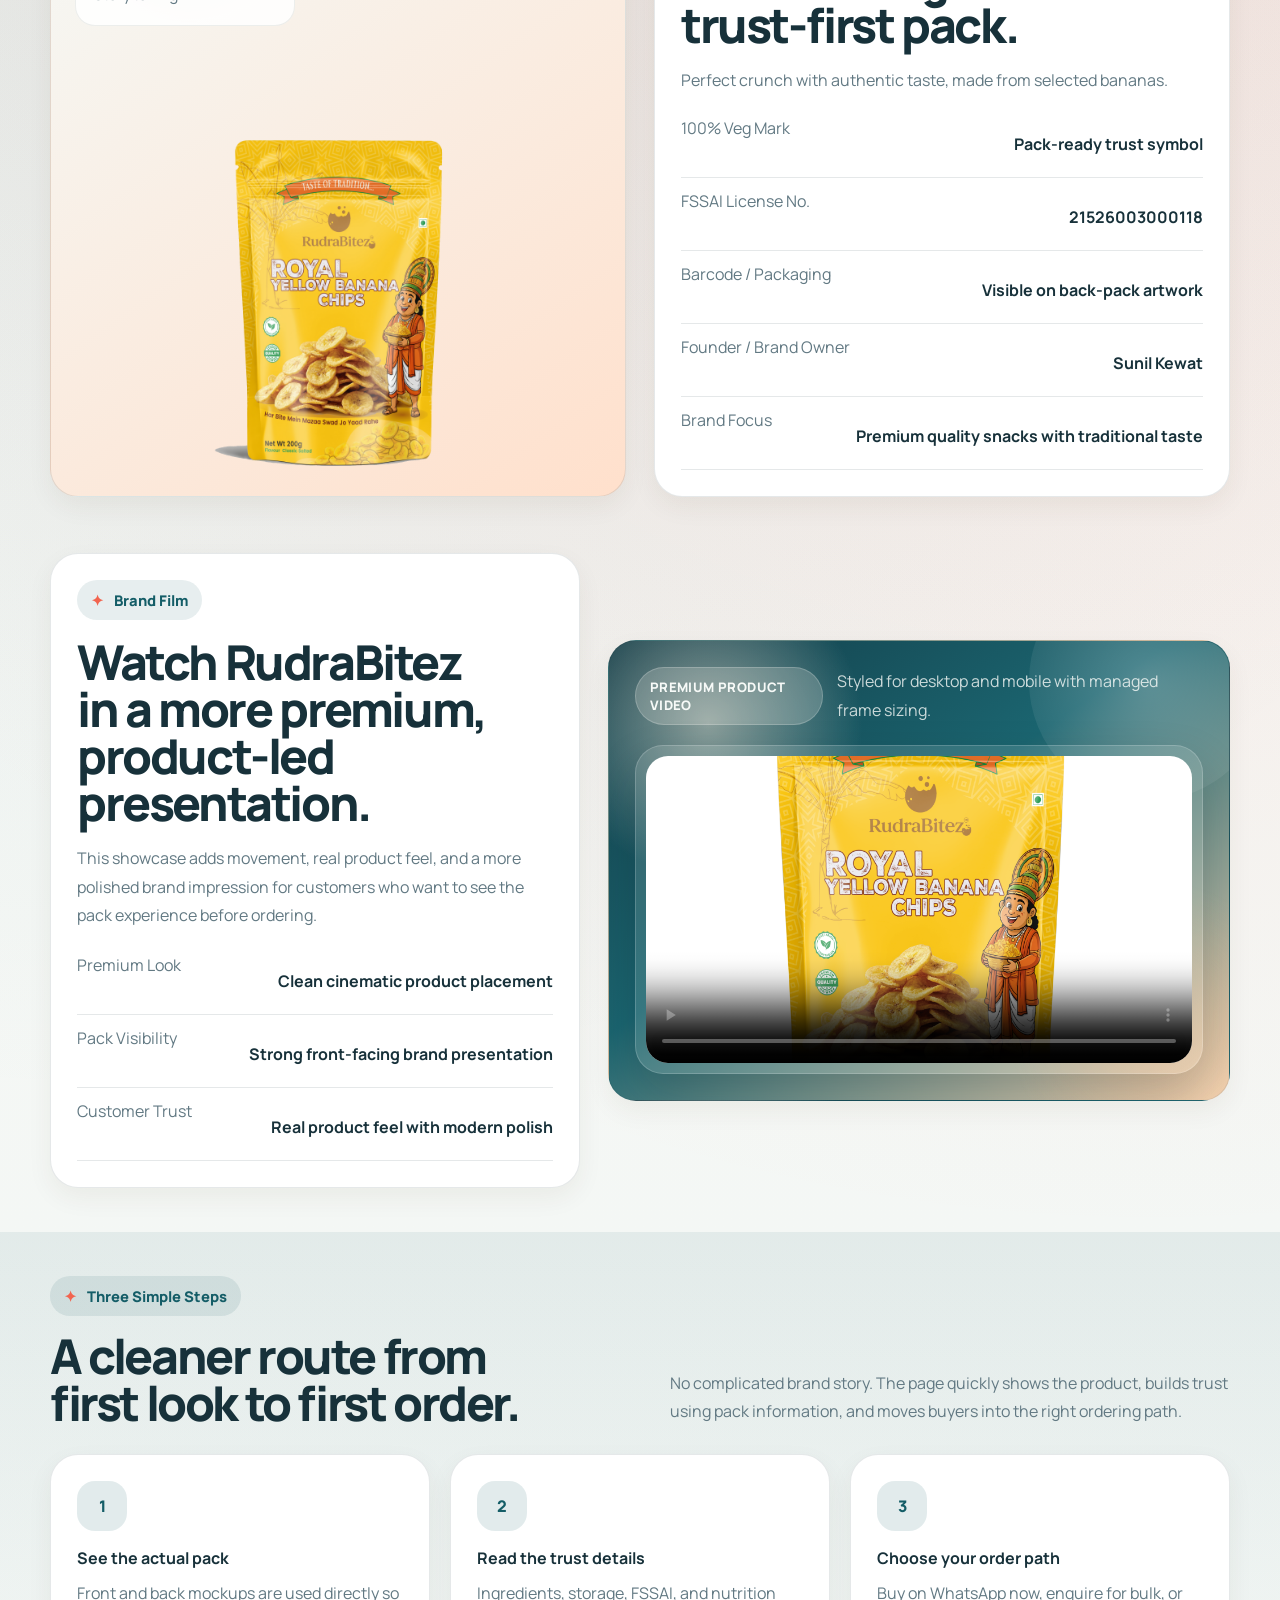
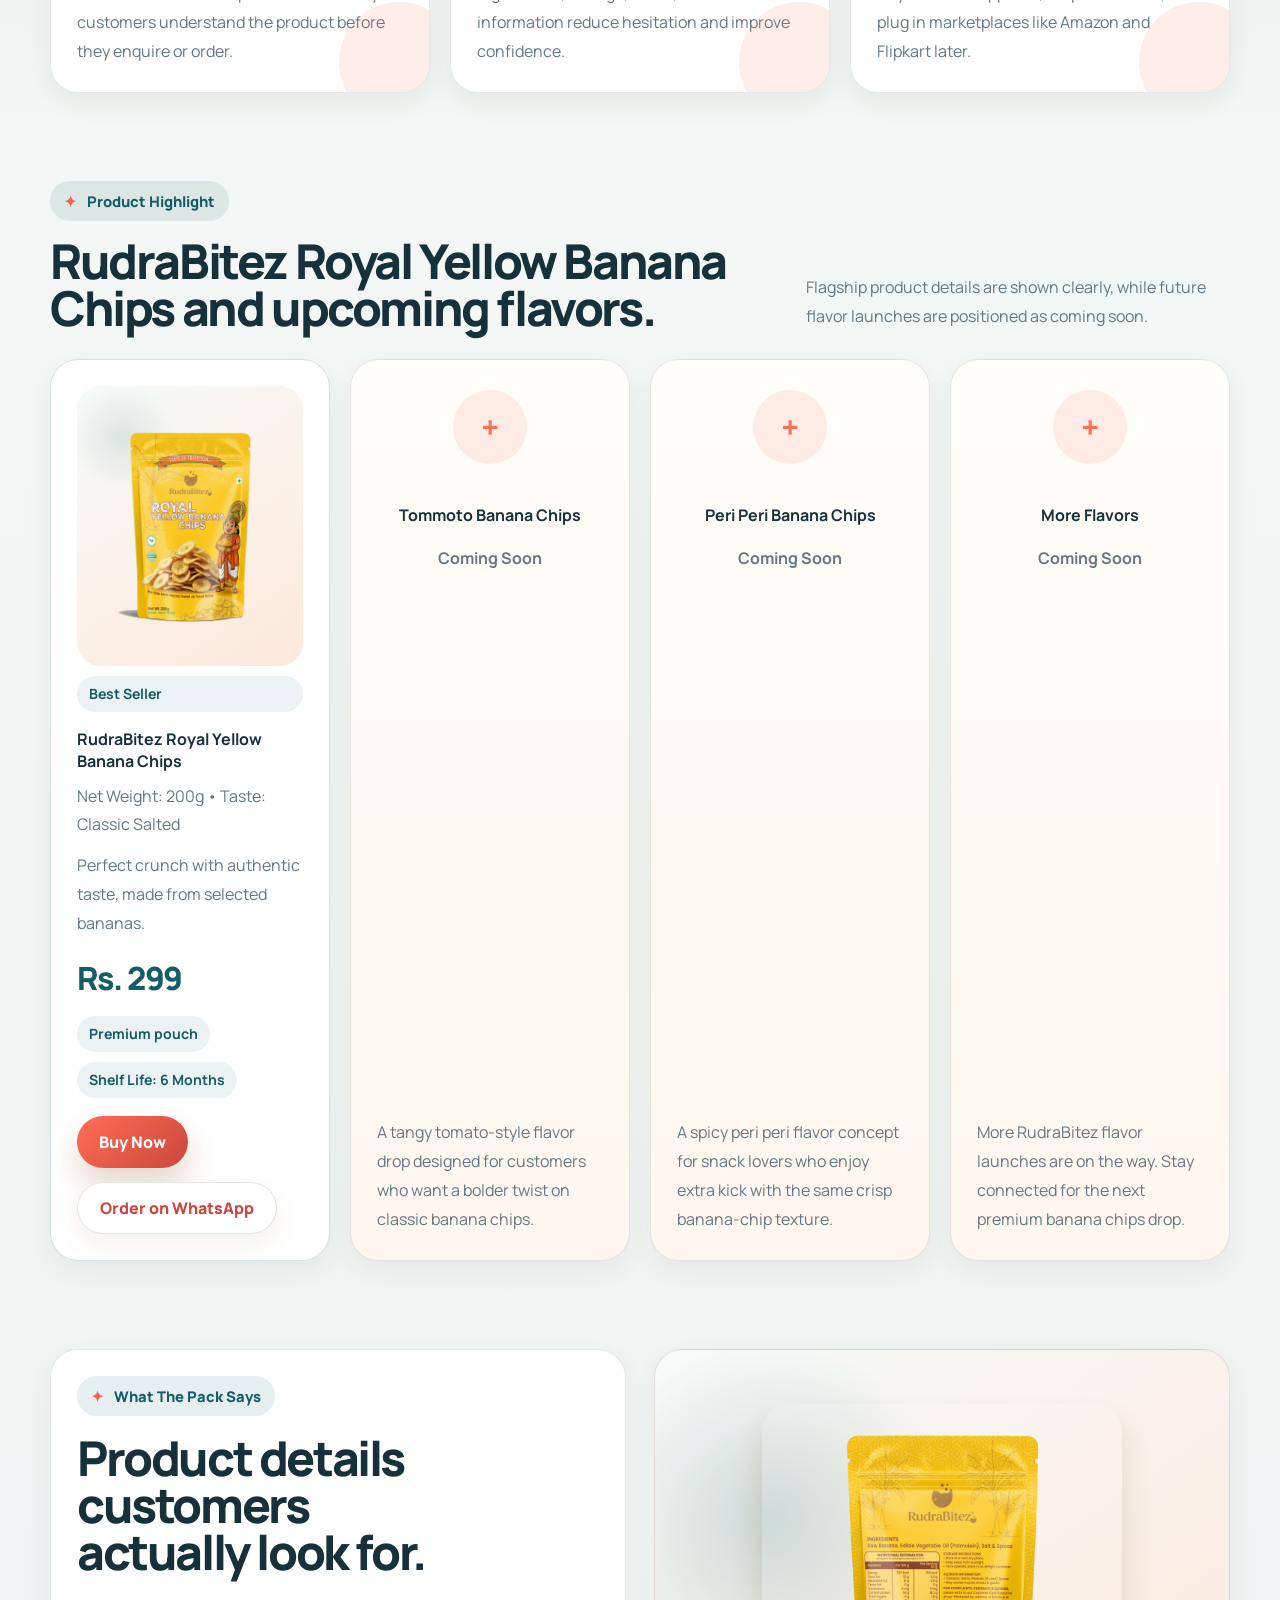
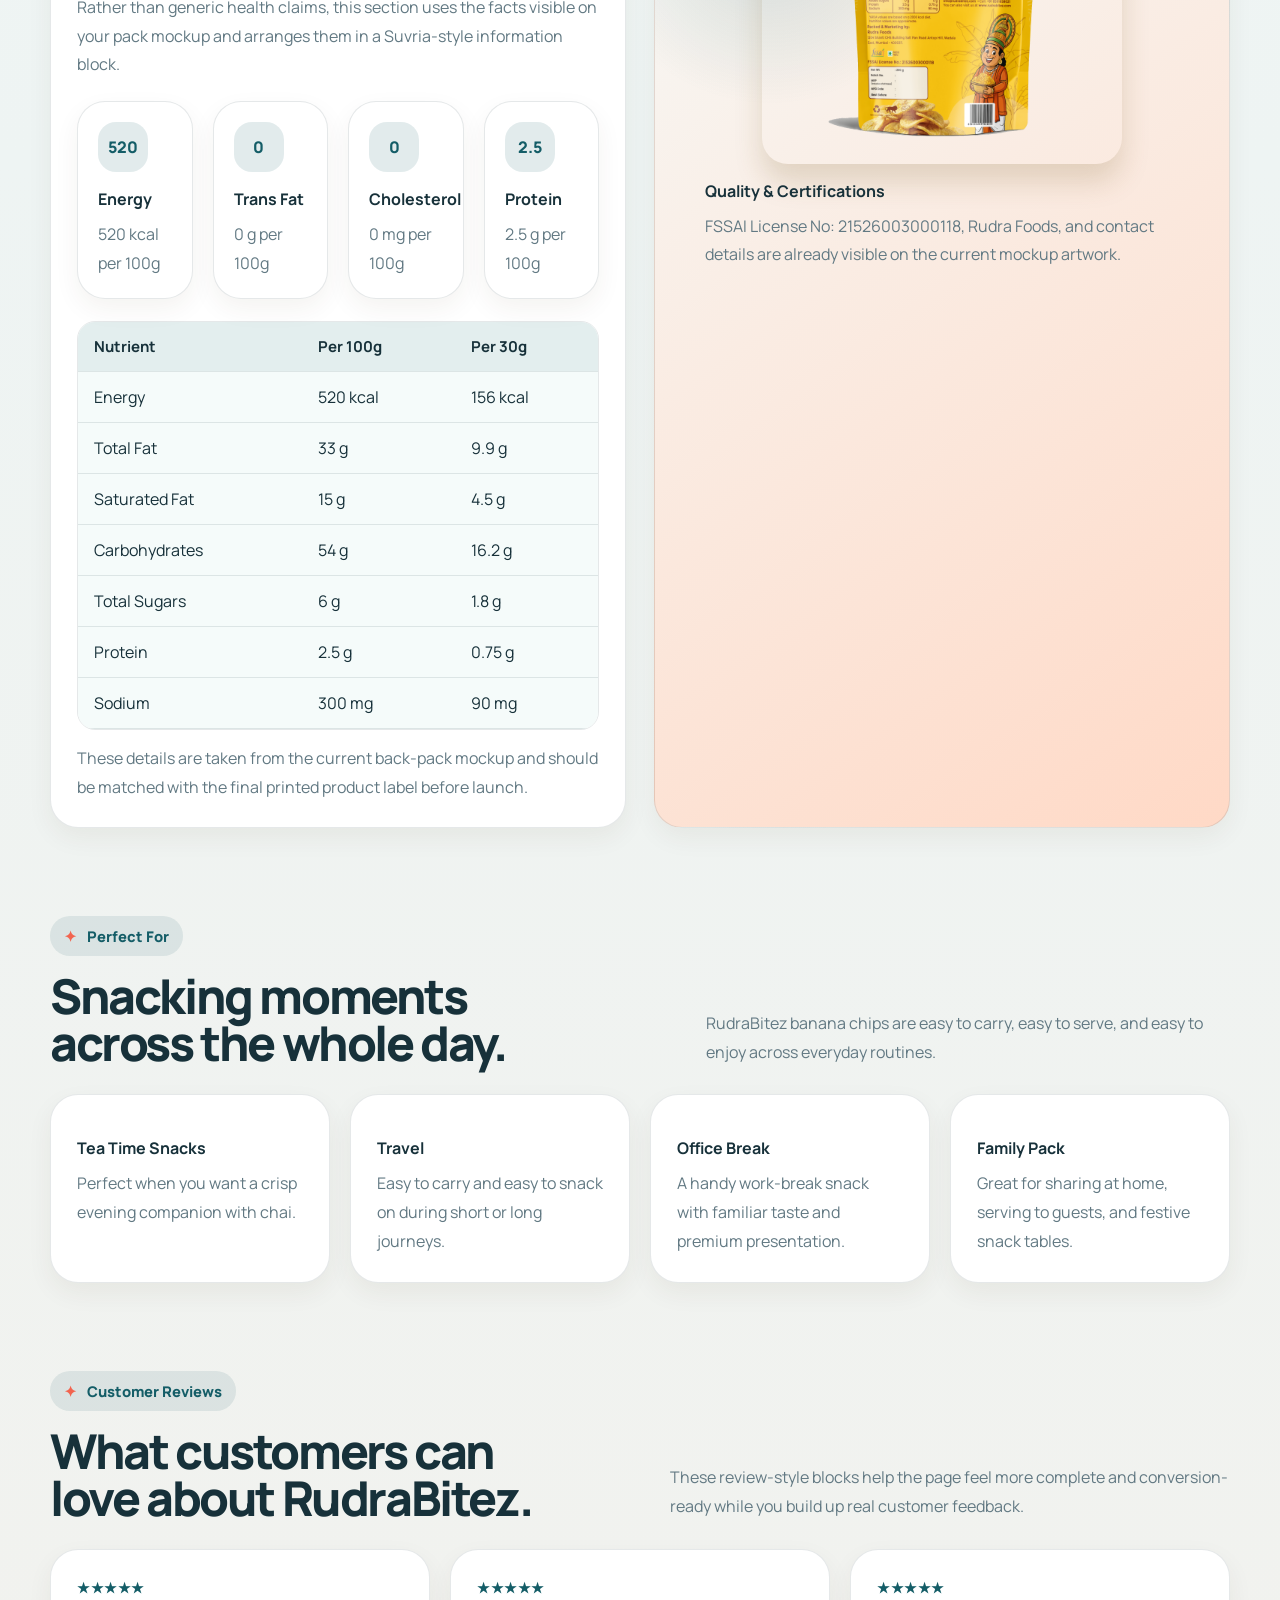
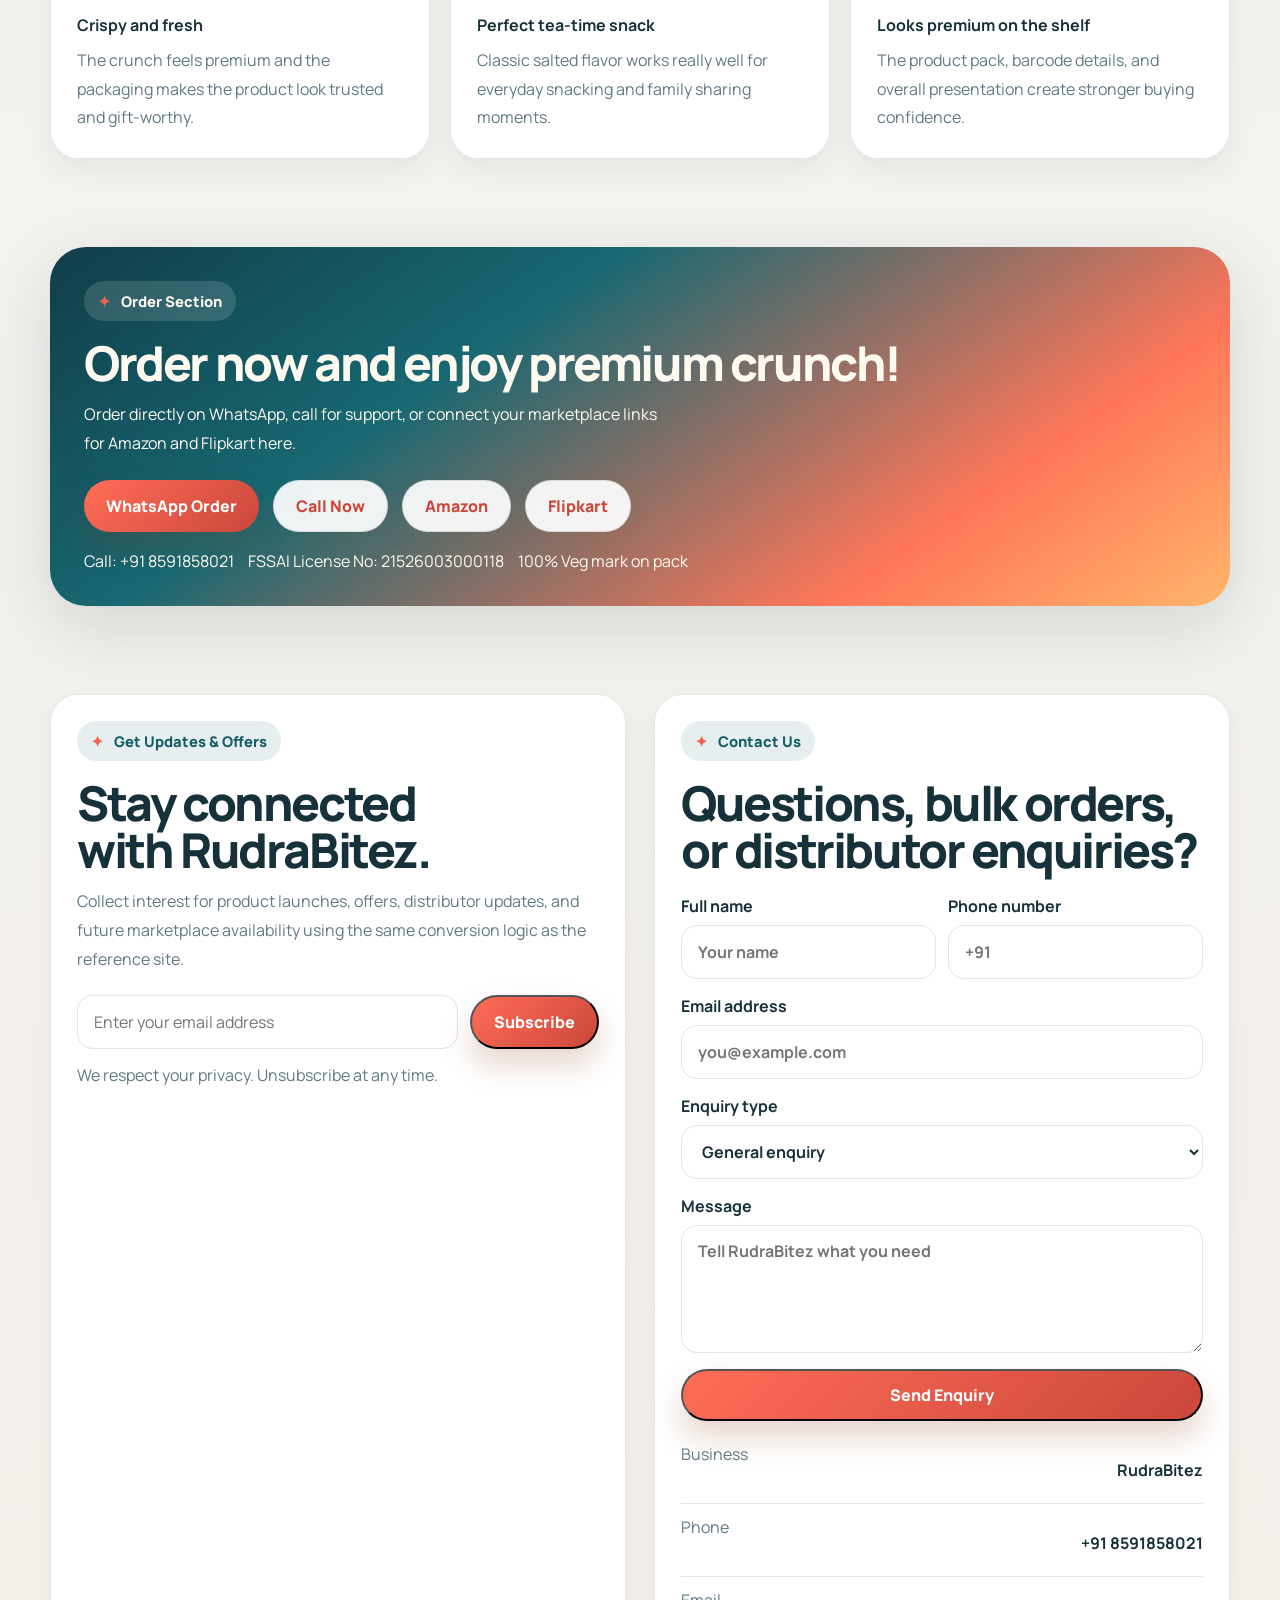
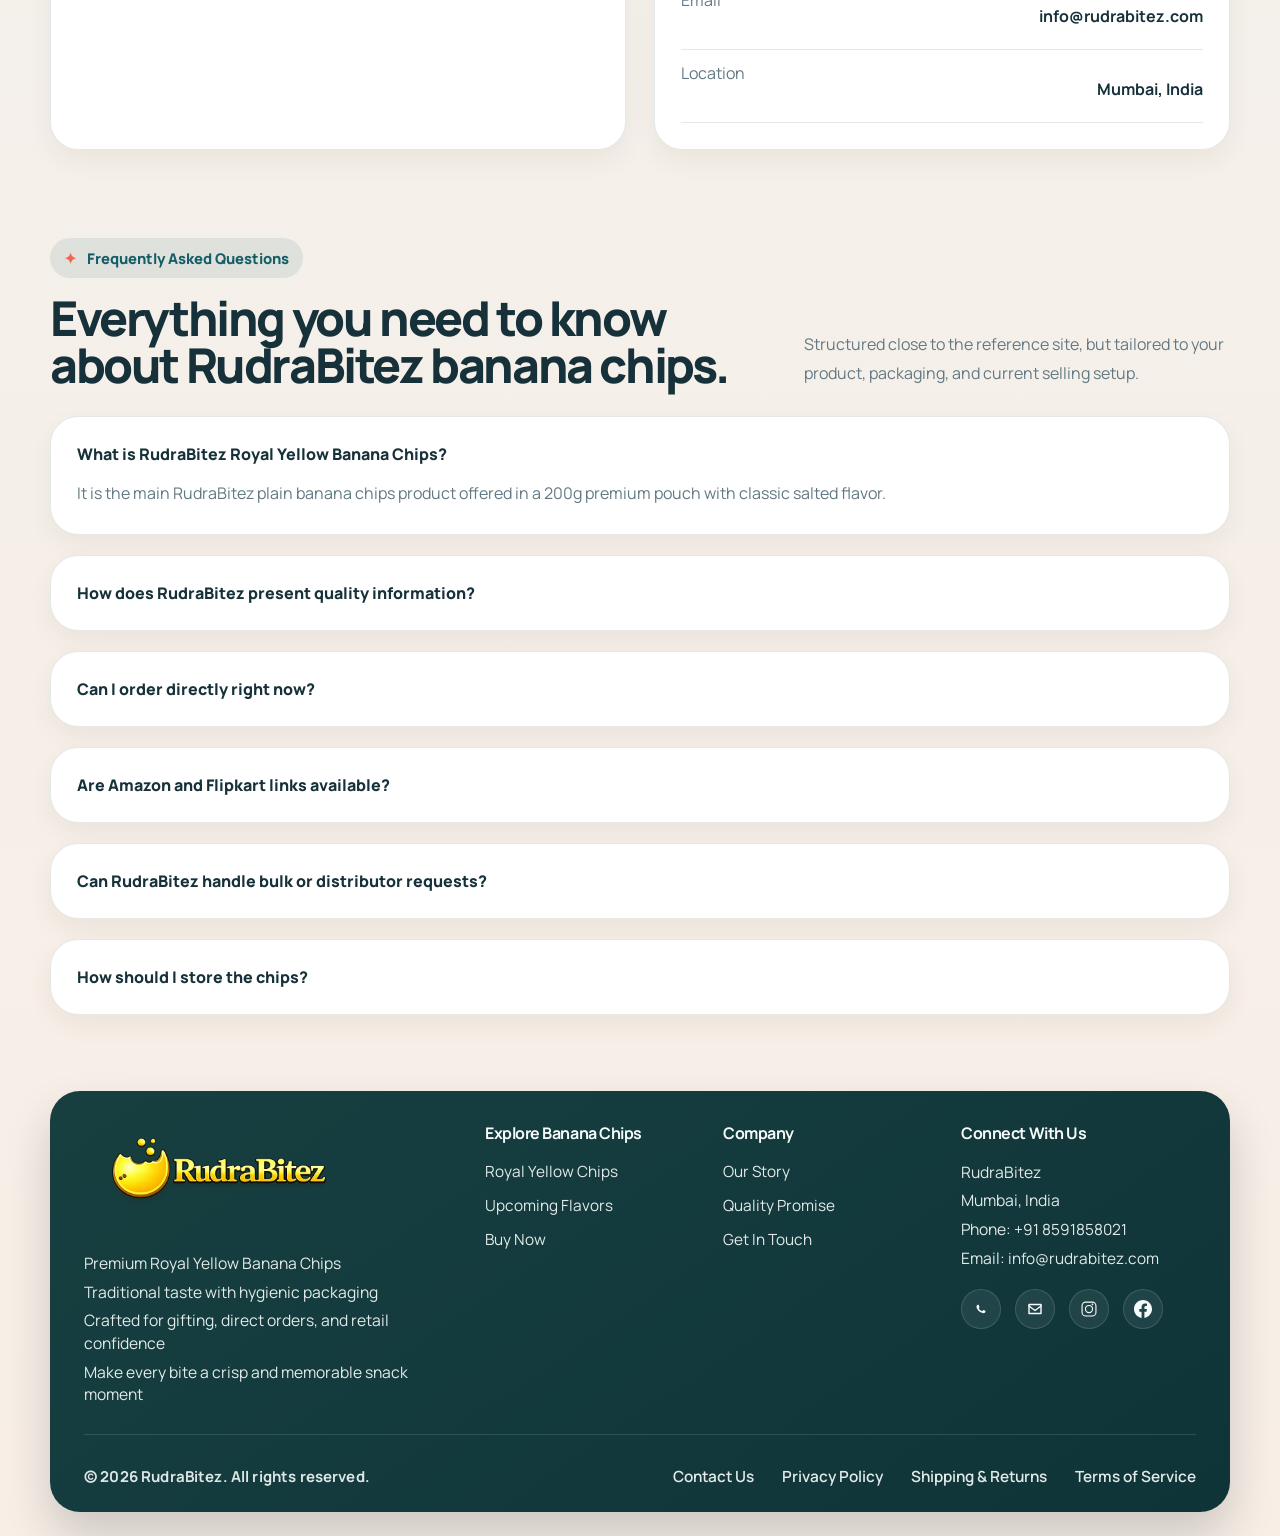
==== commit e633718e: "latest commit" ====
--- a/index.html
+++ b/index.html
@@ -7,6 +7,8 @@
   <meta name="description" content="Buy RudraBitez Royal Yellow Banana Chips online. Fresh, crispy, classic salted banana chips in a premium 200g pouch with hygienic packaging and WhatsApp ordering.">
   <meta name="keywords" content="RudraBitez, banana chips, royal yellow banana chips, classic salted banana chips, premium banana chips, banana chips Mumbai, buy banana chips online, hygienic snack packaging">
   <meta name="author" content="RudraBitez">
+  <meta name="application-name" content="RudraBitez">
+  <meta name="apple-mobile-web-app-title" content="RudraBitez">
   <meta name="robots" content="index, follow">
   <meta name="theme-color" content="#0f4b4a">
   <link rel="canonical" href="https://www.rudrabitez.com/">
@@ -32,7 +34,6 @@
     "@context": "https://schema.org",
     "@type": "Organization",
     "name": "RudraBitez",
-    "alternateName": "Rudra Foods",
     "url": "https://www.rudrabitez.com/",
     "logo": "https://www.rudrabitez.com/assets/IMG_0197.PNG",
     "image": "https://www.rudrabitez.com/assets/IMG_0546.PNG",
@@ -55,6 +56,7 @@
     "@context": "https://schema.org",
     "@type": "WebSite",
     "name": "RudraBitez",
+    "alternateName": "RudraBitez",
     "url": "https://www.rudrabitez.com/"
   }
   </script>
@@ -565,7 +567,7 @@
               <p>Net Weight: 200g • Taste: Classic Salted</p>
               <p style="margin-top:12px;">Perfect crunch with authentic taste, made from selected bananas.</p>
               <div class="price-line">
-                <span class="price-now">Rs. 249</span>
+                <span class="price-now">Rs. 299</span>
               </div>
               <div class="pill-row">
                 <span class="pill">Premium pouch</span>
@@ -727,7 +729,7 @@
               <a class="button" href="https://wa.me/918591858021?text=Hi%20RudraBitez%2C%20I%20want%20to%20order%20Royal%20Yellow%20Banana%20Chips." target="_blank" rel="noreferrer">WhatsApp Order</a>
               <a class="button-outline" href="tel:+918591858021">Call Now</a>
               <a class="button-outline" href="#">Amazon</a>
-              <a class="button-outline" href="#">Flipkart</a>
+              <a class="button-outline" href="https://dl.flipkart.com/s/d!EKXIuuuN">Flipkart</a>
             </div>
             <div class="order-points" style="margin-top:18px;">
               <span>Call: +91 8591858021</span>
--- a/styles.css
+++ b/styles.css
@@ -28,8 +28,8 @@
   --brand-logo-mobile-height: 50px;
   --footer-logo-width: clamp(300px, 22vw, 420px);
   --footer-logo-height: 104px;
-  --footer-logo-mobile-width: 230px;
-  --footer-logo-mobile-height: 68px;
+  --footer-logo-mobile-width: 268px;
+  --footer-logo-mobile-height: 78px;
 }
 
 * {
@@ -1412,9 +1412,9 @@
 }
 
 .footer-brand-logo-image {
-   width: 18vw;        /* screen ke hisaab se adjust */
-    max-width: 260px;   /* max limit */
-    min-width: 160px;   /* chhote screen pe bhi visible */
+    width: 24vw;
+    max-width: 265px;
+    min-width: 214px;
     height: auto;
     object-fit: contain;
     object-position: left center;
@@ -3603,6 +3603,12 @@
     height: var(--footer-logo-mobile-height);
   }
 
+  .footer-brand-logo-image {
+    width: 100%;
+    max-width: 280px;
+    min-width: 0;
+  }
+
   .footer-social {
     gap: 12px;
   }
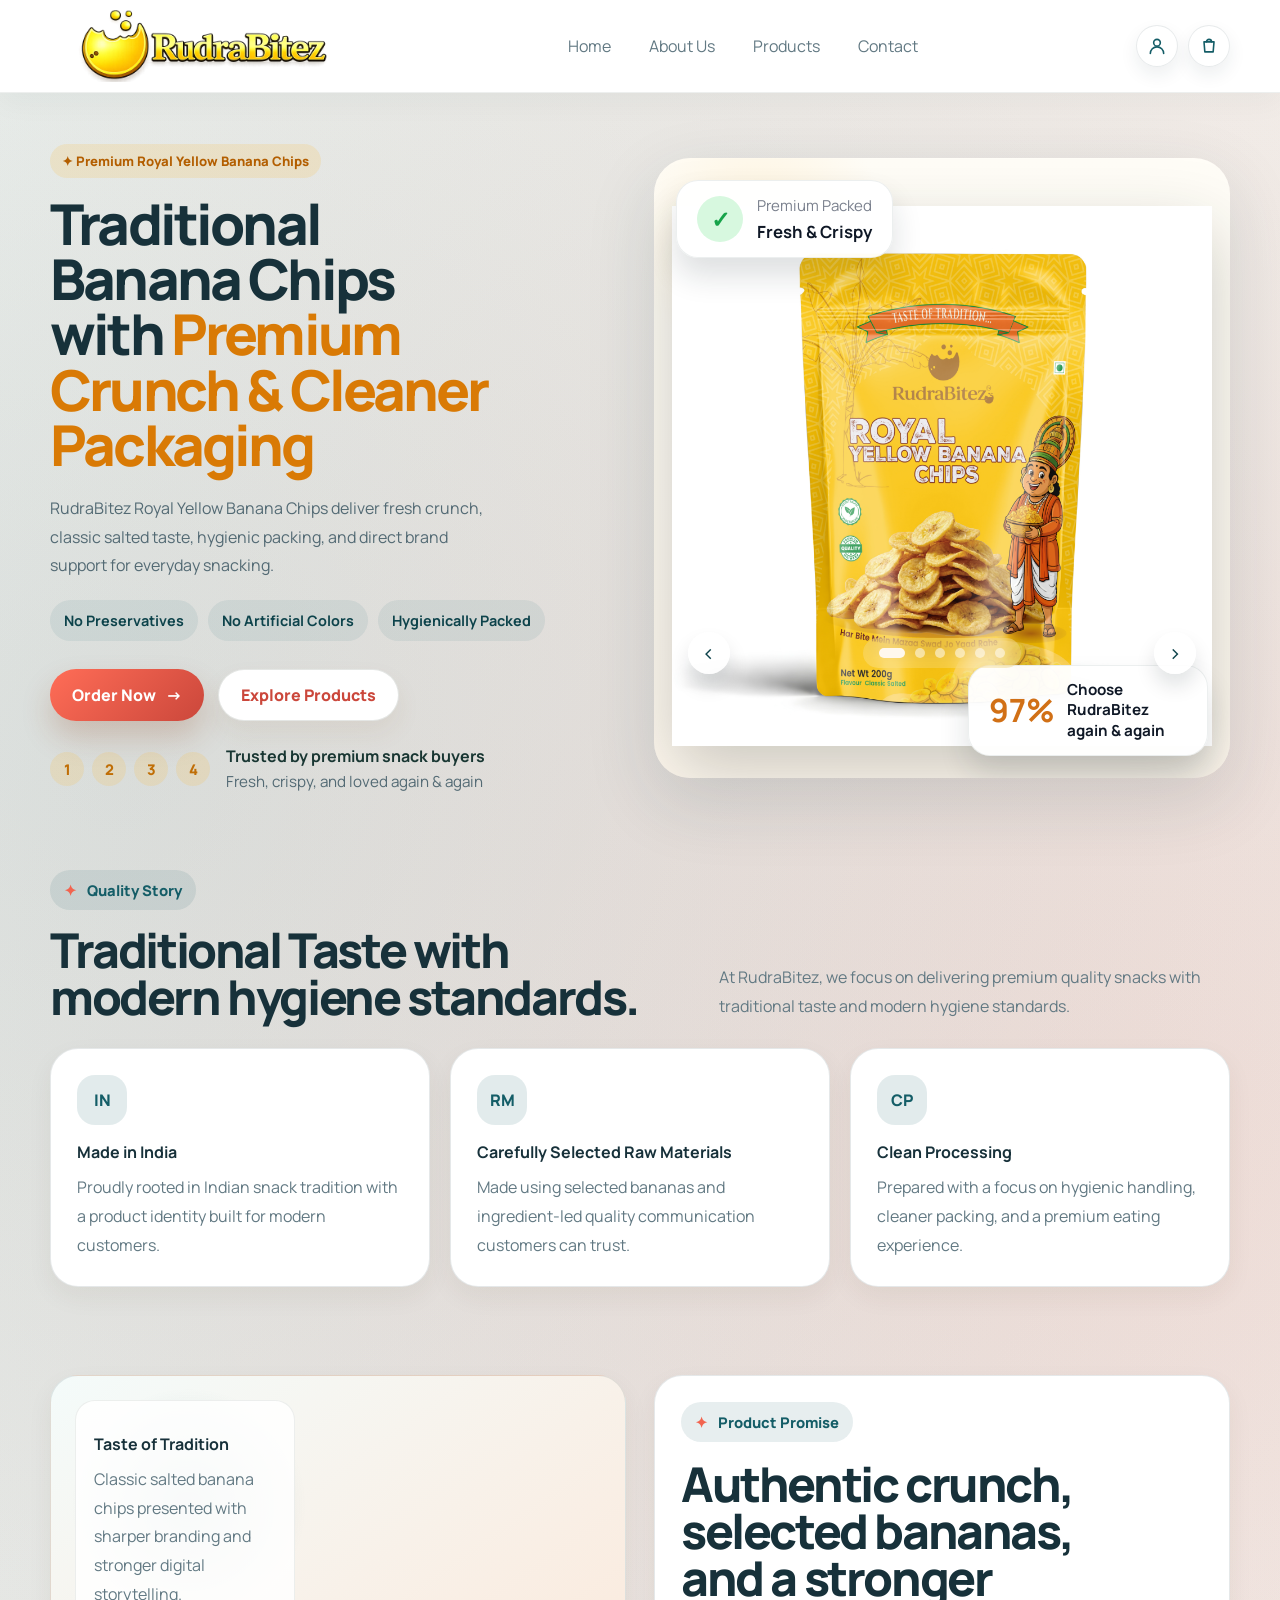
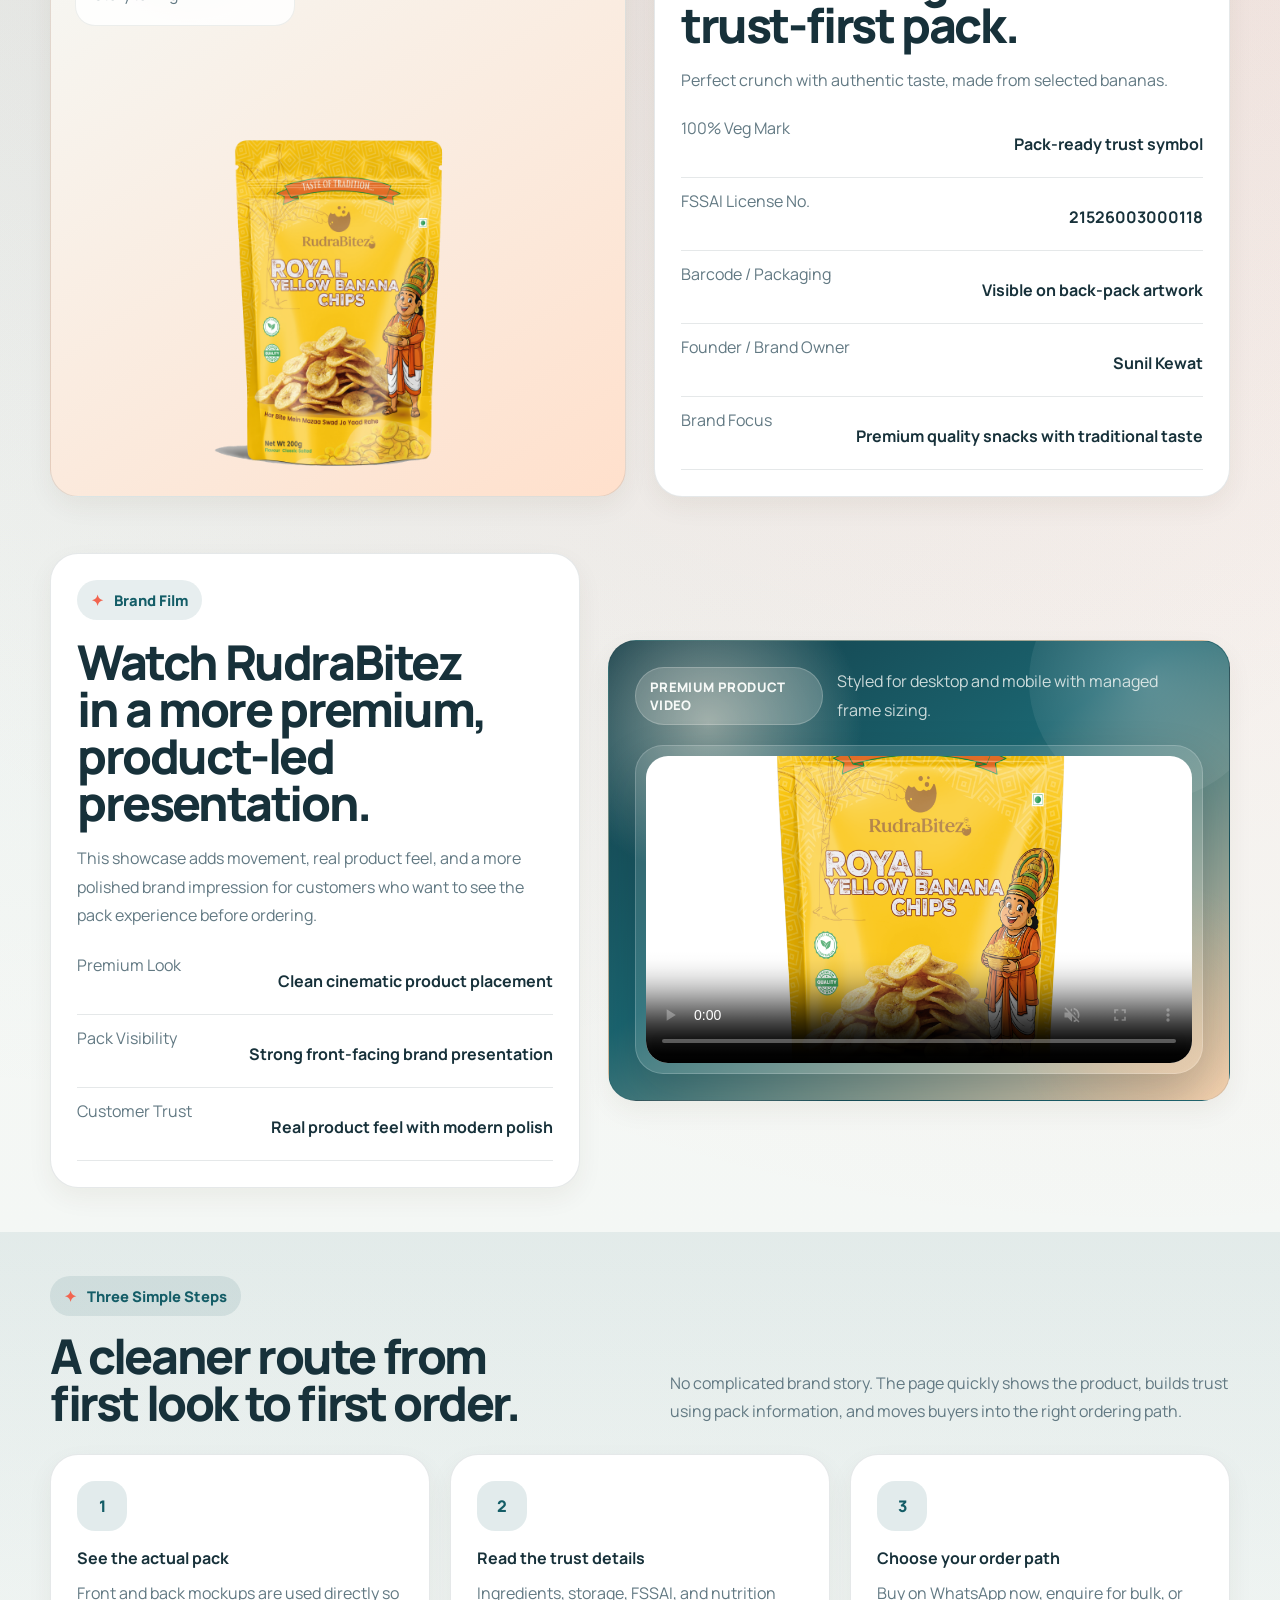
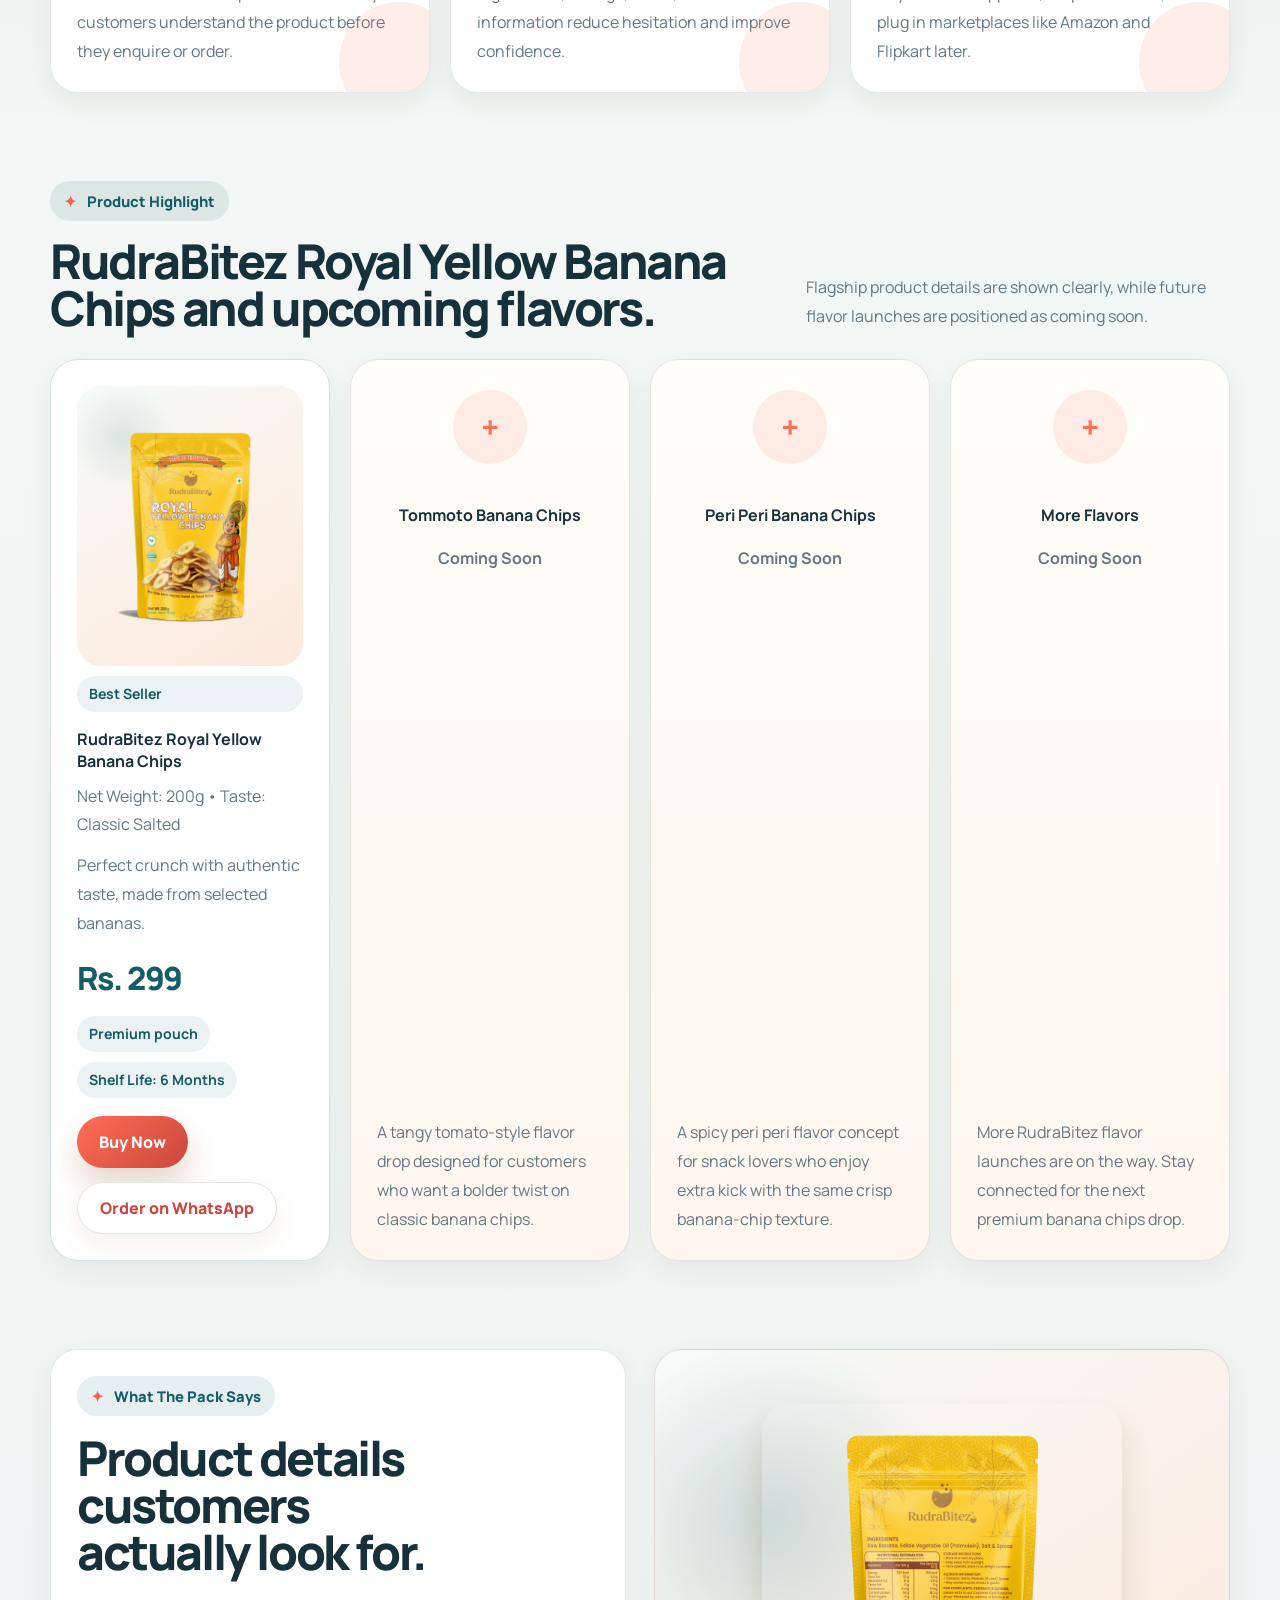
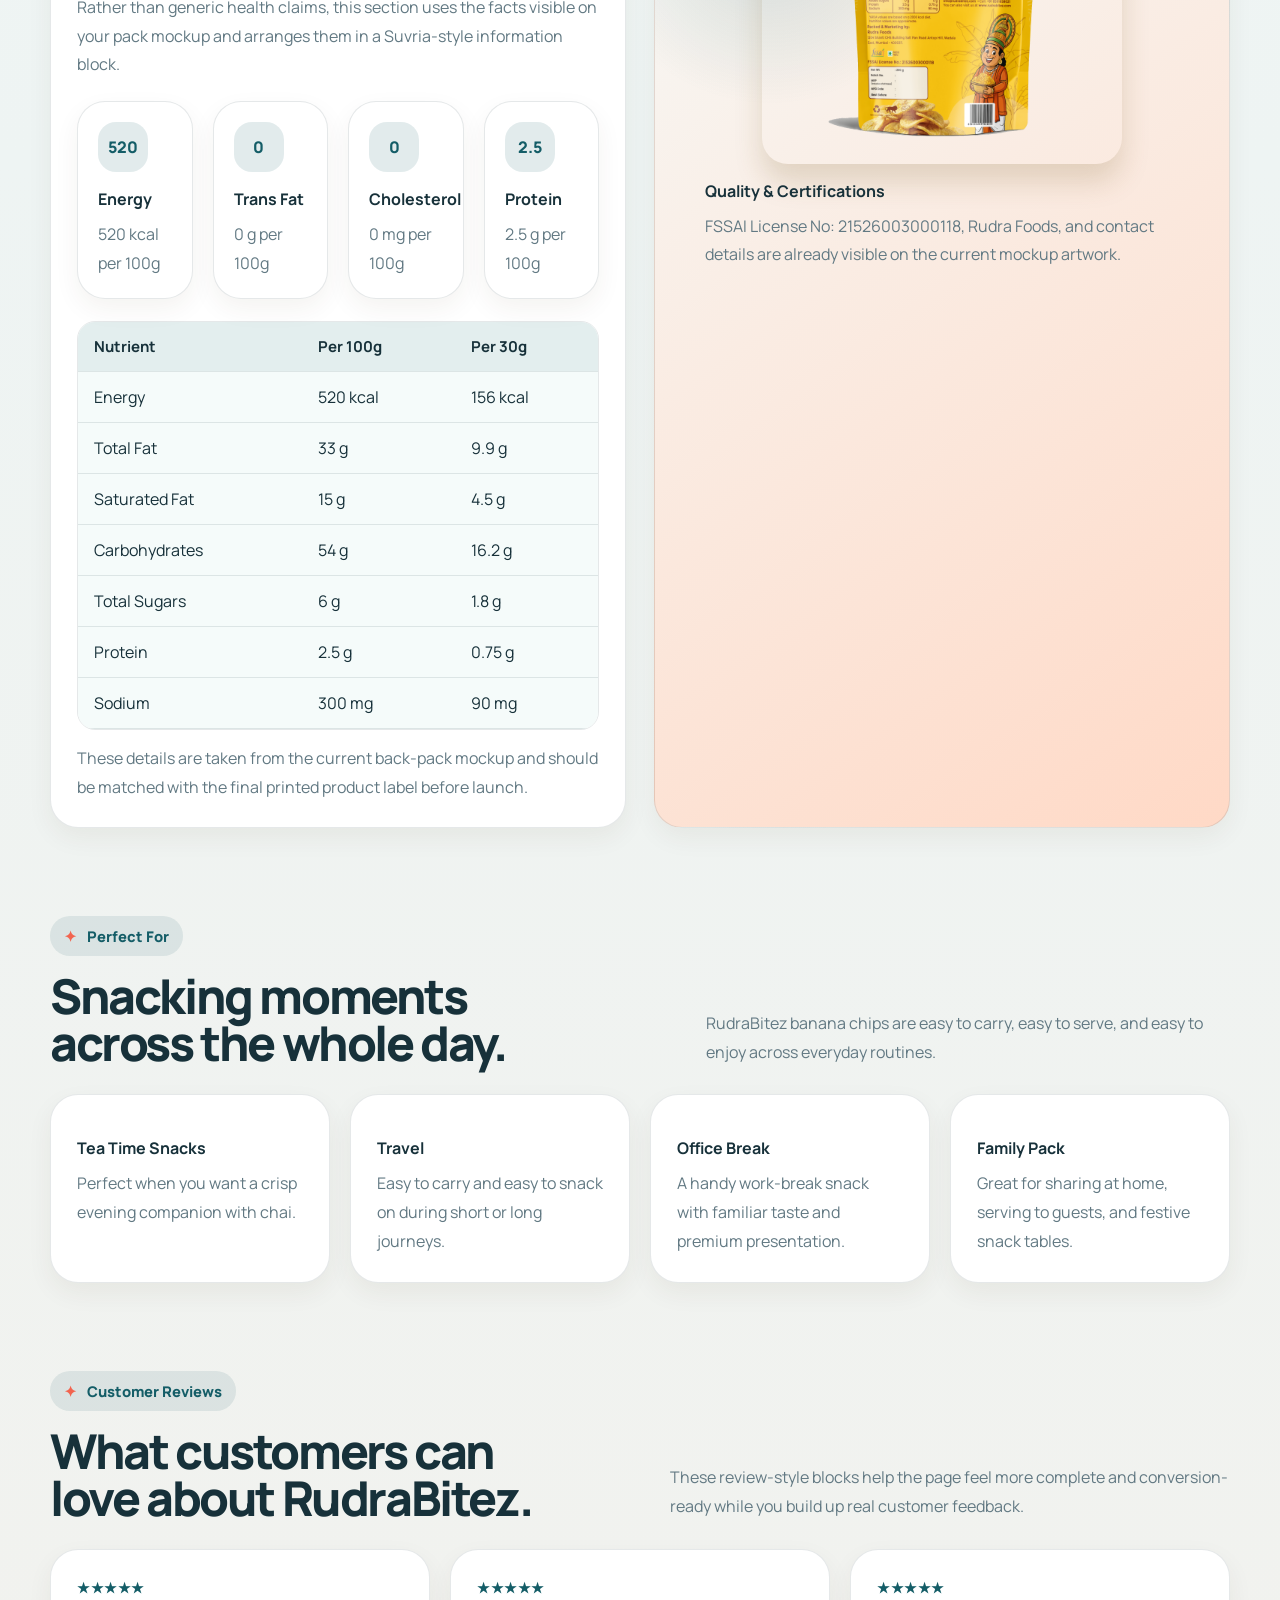
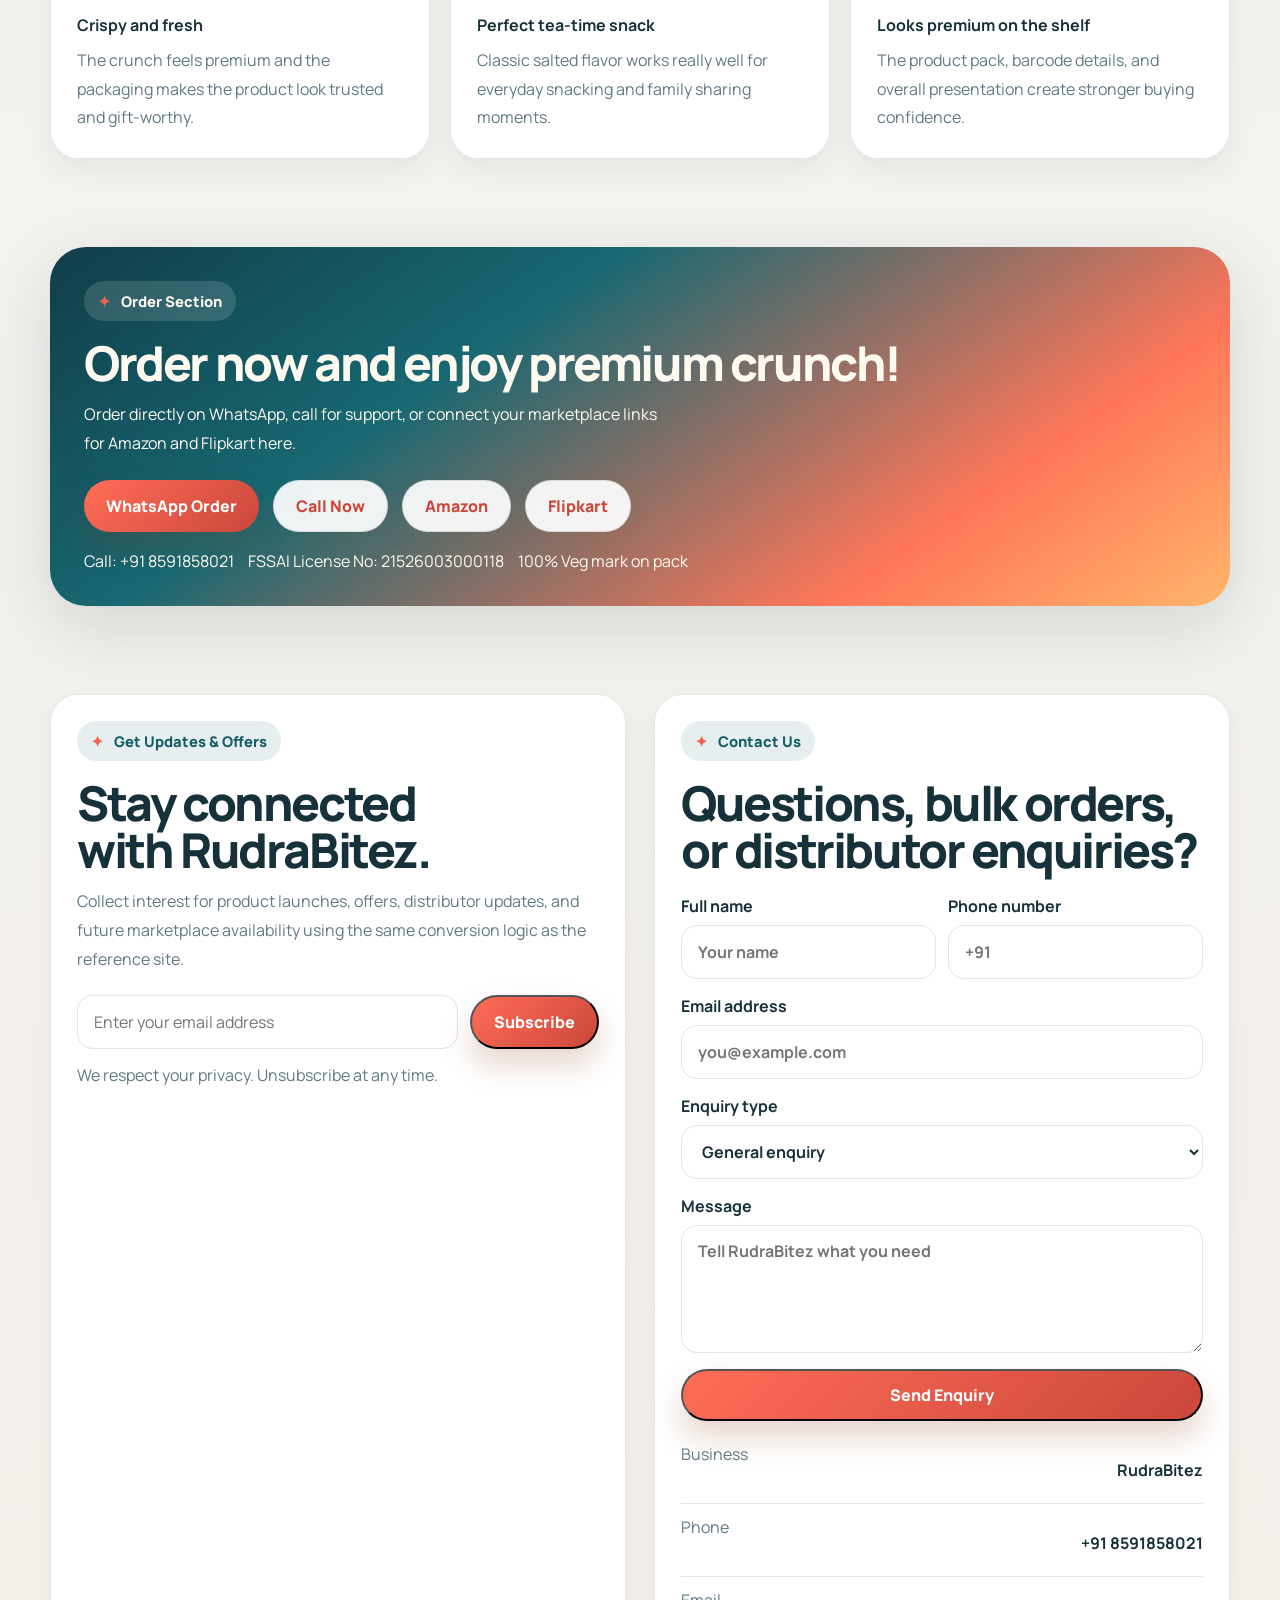
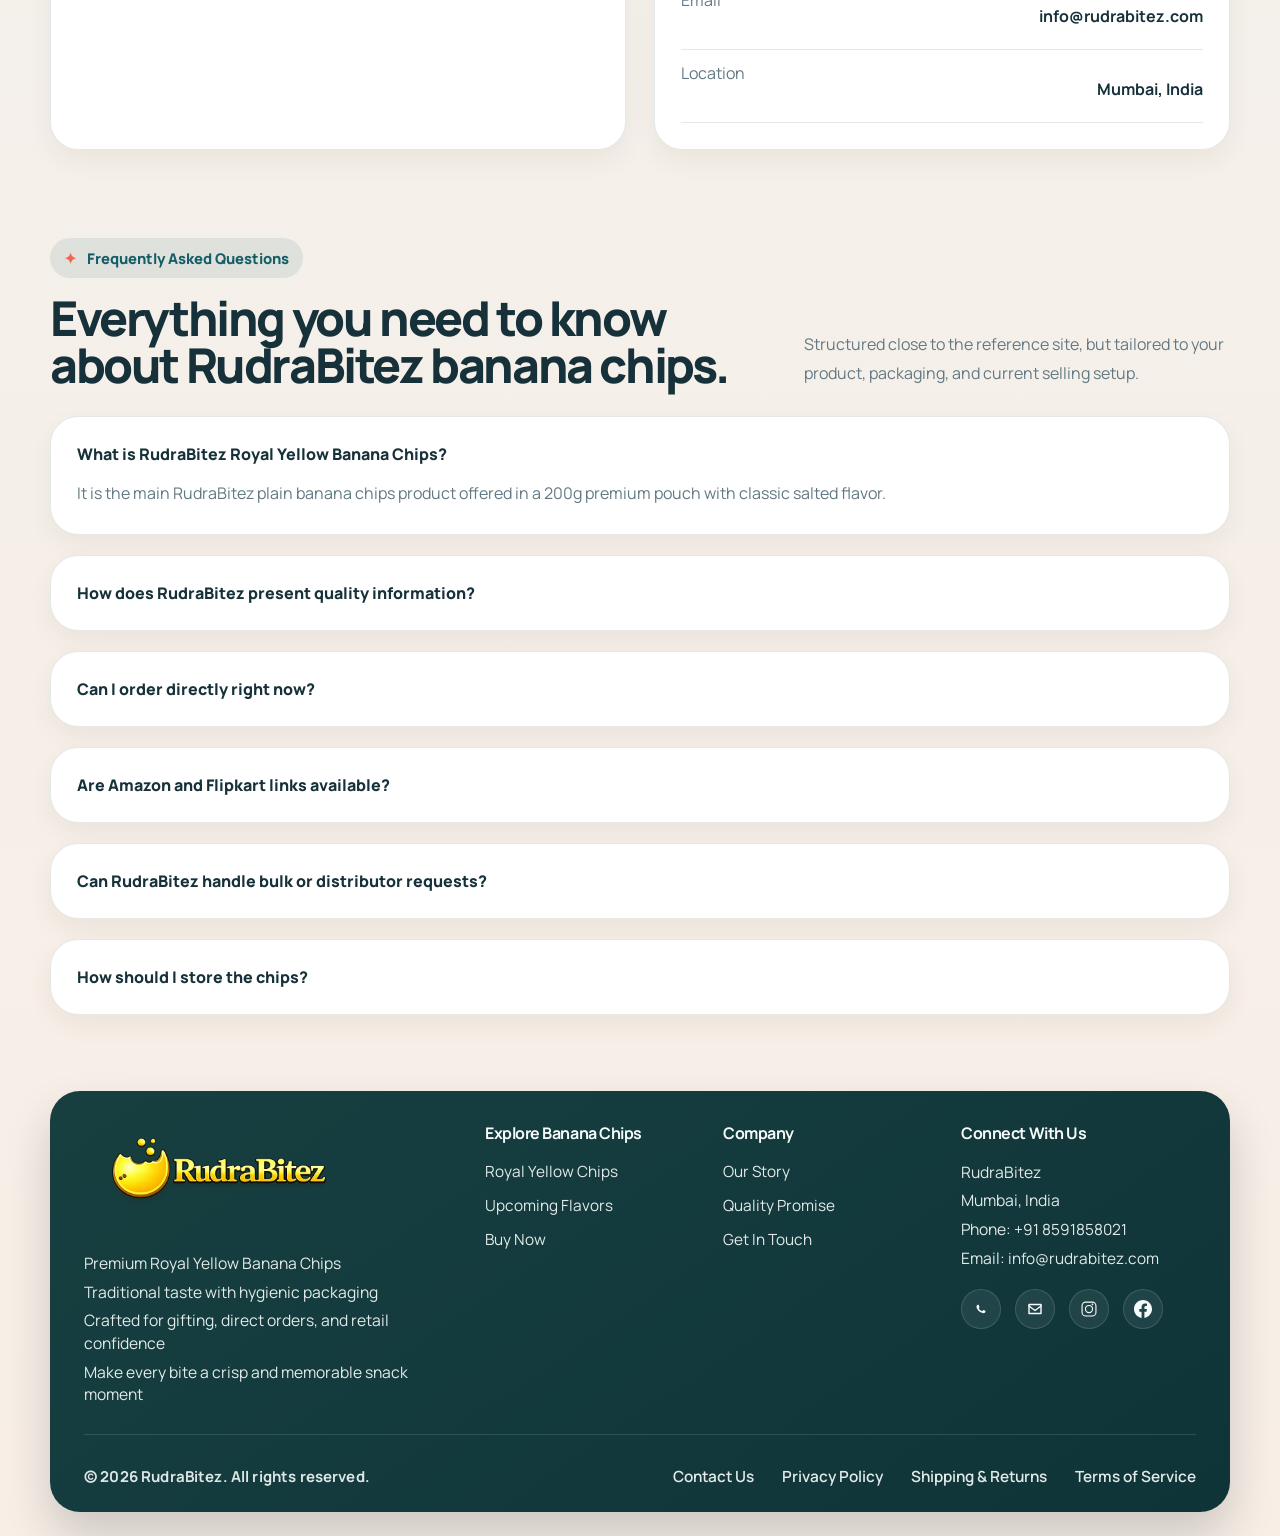
==== commit 9de796f9: "latest commit" ====
--- a/index.html
+++ b/index.html
@@ -7,6 +7,7 @@
   <meta name="description" content="Buy RudraBitez Royal Yellow Banana Chips online. Fresh, crispy, classic salted banana chips in a premium 200g pouch with hygienic packaging and WhatsApp ordering.">
   <meta name="keywords" content="RudraBitez, banana chips, royal yellow banana chips, classic salted banana chips, premium banana chips, banana chips Mumbai, buy banana chips online, hygienic snack packaging">
   <meta name="author" content="RudraBitez">
+  <meta name="google-site-verification" content="LlJp-2BzvOp_L0P3t6Txu0en5KWmJCDol3XZGeqNv8c">
   <meta name="application-name" content="RudraBitez">
   <meta name="apple-mobile-web-app-title" content="RudraBitez">
   <meta name="robots" content="index, follow">
@@ -33,6 +34,7 @@
   {
     "@context": "https://schema.org",
     "@type": "Organization",
+    "@id": "https://www.rudrabitez.com/#organization",
     "name": "RudraBitez",
     "url": "https://www.rudrabitez.com/",
     "logo": "https://www.rudrabitez.com/assets/IMG_0197.PNG",
@@ -55,9 +57,19 @@
   {
     "@context": "https://schema.org",
     "@type": "WebSite",
+    "@id": "https://www.rudrabitez.com/#website",
     "name": "RudraBitez",
     "alternateName": "RudraBitez",
-    "url": "https://www.rudrabitez.com/"
+    "url": "https://www.rudrabitez.com/",
+    "inLanguage": "en-IN",
+    "publisher": {
+      "@id": "https://www.rudrabitez.com/#organization"
+    },
+    "potentialAction": {
+      "@type": "SearchAction",
+      "target": "https://www.rudrabitez.com/products.html?q={search_term_string}",
+      "query-input": "required name=search_term_string"
+    }
   }
   </script>
   <style>
